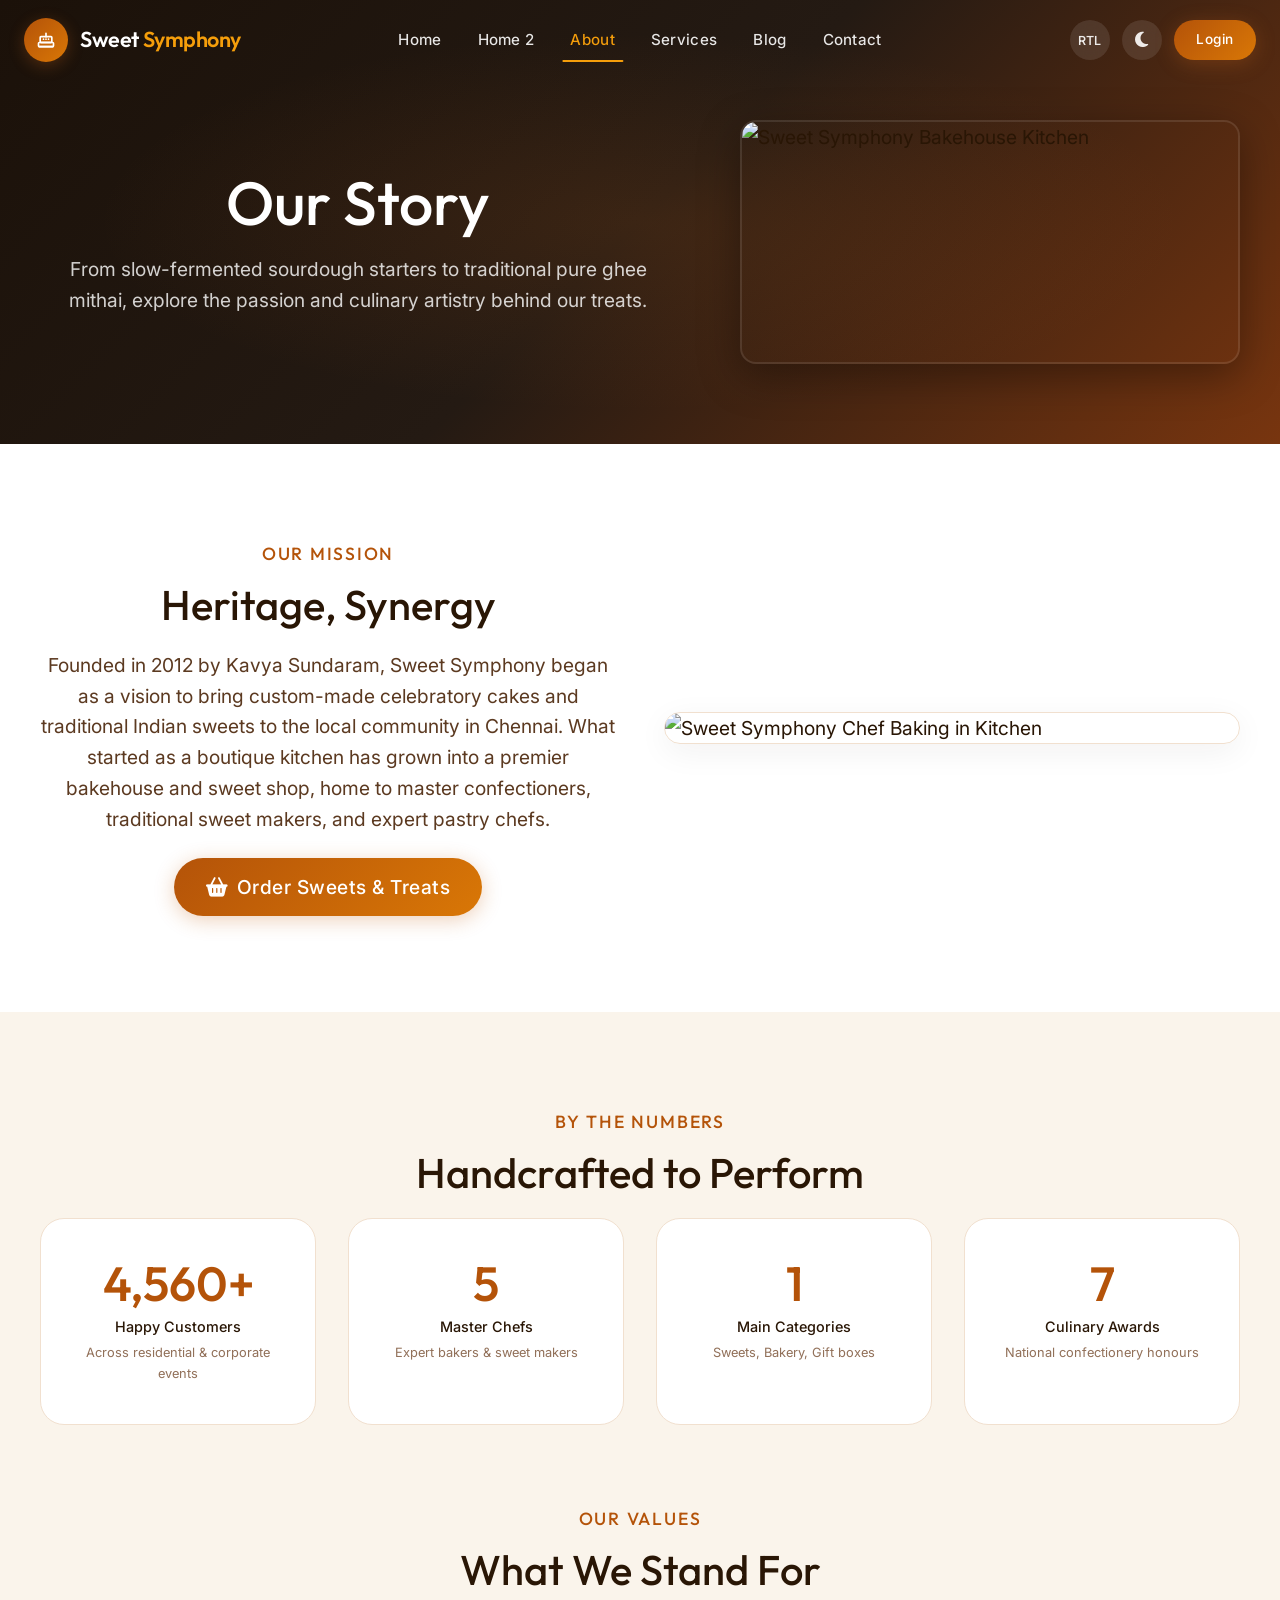
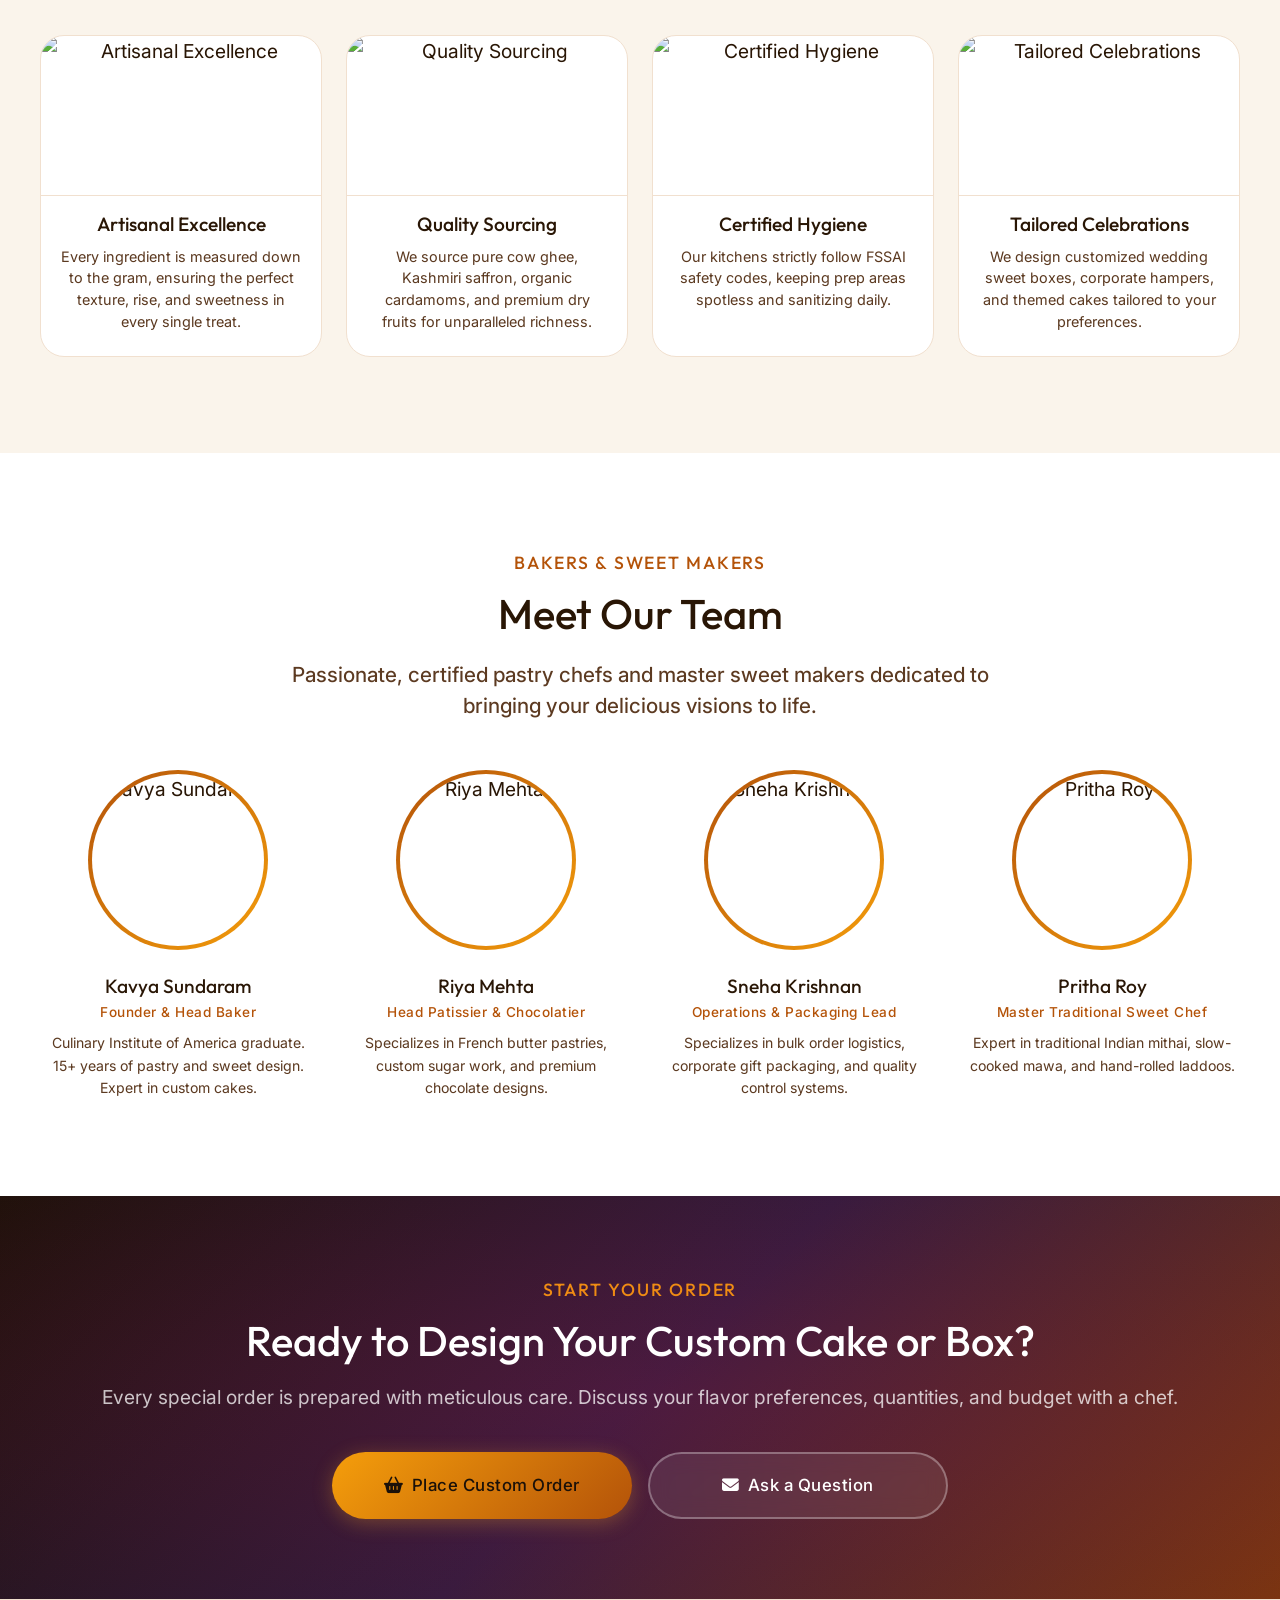
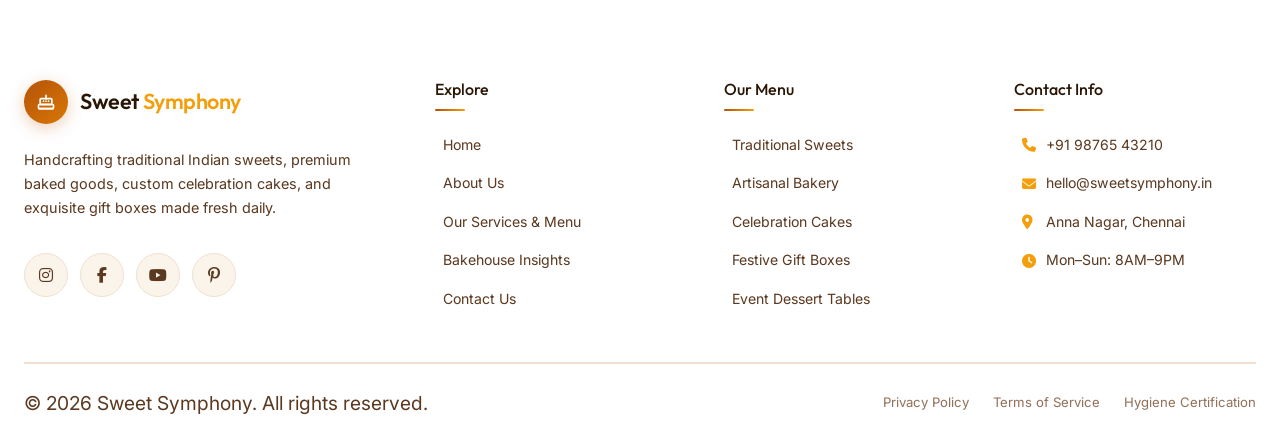
==== pages/about.html @ 816fb2be "Initial commit: Rebrand Scala Design Studio to Sweet Symphony Bakery & Sweet Shop" ====
<!DOCTYPE html>
<html lang="en" data-theme="light">
<head>
  <meta charset="UTF-8" />
  <meta name="viewport" content="width=device-width, initial-scale=1.0" />
  <meta name="description" content="About Sweet Symphony — Our story, mission, and the expert culinary team behind Chennai's premier artisanal bakery &amp; sweet shop." />
  <title>About Us — Sweet Symphony</title>
  <link rel="icon" href="data:image/svg+xml,<svg xmlns=%22http://www.w3.org/2000/svg%22 viewBox=%220 0 100 100%22><text y=%22.9em%22 font-size=%2290%22>🍰</text></svg>">
  <link rel="stylesheet" href="../assets/css/style.css" />
  <link rel="stylesheet" href="../assets/css/dark-mode.css" />
  <link id="rtl-stylesheet" rel="stylesheet" href="../assets/css/rtl.css" disabled />
  <link rel="stylesheet" href="https://cdnjs.cloudflare.com/ajax/libs/font-awesome/6.5.0/css/all.min.css" />
  <style>
    .mission-grid { display:grid; grid-template-columns:1fr; gap:3rem; align-items:center; }
    @media(min-width:1024px){ .mission-grid { grid-template-columns:1fr 1fr; } }
    .mission-image { position:relative; border-radius:var(--radius-xl); overflow:hidden; border:1px solid var(--border); box-shadow:var(--shadow-md); }
    .mission-image img { width:100%; height:auto; display:block; object-fit:contain; }
    .mission-image-badge {
      position:absolute; bottom:2rem; right:-1rem;
      background:linear-gradient(135deg,var(--primary),var(--primary-light));
      color:#fff; padding:1.25rem 1.75rem; border-radius:var(--radius-lg);
      box-shadow:var(--shadow-lg); text-align:center;
    }
    .mission-image-badge .big { font-family:var(--font-display);font-size:2.5rem;font-weight:550;display:block;line-height:1; }
    .mission-image-badge small { font-size:.8rem;opacity:.9; }
    .values-grid { display:grid; grid-template-columns:repeat(auto-fit,minmax(220px,1fr)); gap:1.5rem; }
    @media(min-width:768px) and (max-width:1200px){
      .values-grid { grid-template-columns: repeat(2, 1fr); }
    }
    .value-card {
      padding:0 0 1.5rem 0; border-radius:var(--radius-lg); text-align:center;
      border:1px solid var(--border); background:var(--bg-card);
      transition:var(--transition-bounce);
      overflow: hidden;
      display: flex;
      flex-direction: column;
    }
    .value-card:hover { transform:translateY(-8px); box-shadow:var(--shadow-lg); border-color:var(--primary); }
    .value-card-img-wrapper {
      width: 100%;
      height: 160px;
      overflow: hidden;
      border-bottom: 1px solid var(--border);
      margin-bottom: 1rem;
    }
    .value-card-img {
      width: 100%;
      height: 100%;
      object-fit: cover;
      transition: transform 0.6s cubic-bezier(0.4, 0, 0.2, 1);
    }
    .value-card:hover .value-card-img {
      transform: scale(1.08);
    }
    .value-card-content {
      padding: 0 1.25rem;
      display: flex;
      flex-direction: column;
      align-items: center;
      gap: 0.35rem;
    }
    .value-card-content h3 {
      font-size: 1.2rem;
      font-weight: 500;
      color: var(--text-primary);
      margin-bottom: 0.25rem;
    }
    .value-card-content p {
      font-size: 0.9rem;
      color: var(--text-secondary);
      line-height: 1.5;
    }
    .value-icon { font-size:2rem; display:block; margin-bottom:0.75rem; }
    @media (min-width: 768px) and (max-width: 1200px) {
      .about-team-grid {
        grid-template-columns: repeat(2, 1fr) !important;
      }
      .about-team-grid .team-card:nth-child(4) {
        grid-column: span 1 !important;
        justify-self: auto !important;
        max-width: none !important;
        width: auto !important;
        box-shadow: none !important;
      }
    }
  </style>
</head>
<body>

<!-- HEADER -->
<header class="header" id="header">
  <nav class="nav-container">
    <a href="../index.html" class="brand">
      <div class="brand-logo">
        <svg viewBox="0 0 24 24" fill="none" stroke="currentColor" stroke-width="2" stroke-linecap="round" stroke-linejoin="round" style="width:20px; height:20px; color:#fff; display:block;">
          <path d="M6 15h12M4 20h16M12 4v4M12 11h.01M9 11h.01M15 11h.01" />
          <rect x="5" y="8" width="14" height="7" rx="1" />
          <rect x="3" y="15" width="18" height="5" rx="1" />
        </svg>
      </div>
      <span class="brand-name">Sweet <span>Symphony</span></span>
    </a>
    <ul class="nav-menu">
      <li><a href="../index.html" class="nav-link">Home</a></li>
      <li><a href="home2.html" class="nav-link">Home 2</a></li>
      <li><a href="about.html" class="nav-link active">About</a></li>
      <li><a href="services.html" class="nav-link">Services</a></li>
      <li><a href="blog.html" class="nav-link">Blog</a></li>
      <li><a href="contact.html" class="nav-link">Contact</a></li>
    </ul>
    <div class="nav-actions">
      <button class="nav-icon-btn" onclick="window.Scala.RTLManager.toggle()" title="Toggle RTL" aria-label="Toggle RTL" style="font-size: 0.78rem; font-weight: 550;">RTL</button>
      <button class="nav-icon-btn" onclick="window.Scala.ThemeManager.toggle()" title="Toggle Theme" aria-label="Toggle theme"><i class="theme-toggle-icon fas fa-moon"></i></button>
      <a href="login.html" class="btn btn-primary btn-sm">Login</a>
    </div>
    <button class="hamburger" aria-label="Open menu"><span></span><span></span><span></span></button>
  </nav>
</header>

<div class="mobile-menu" role="dialog" aria-modal="true">
  <button class="mobile-close" aria-label="Close menu"><i class="fas fa-times"></i></button>
  <a href="../index.html" class="nav-link">Home</a>
  <a href="home2.html" class="nav-link">Home 2</a>
  <a href="about.html" class="nav-link active">About</a>
  <a href="services.html" class="nav-link">Services</a>
  <a href="blog.html" class="nav-link">Blog</a>
  <a href="contact.html" class="nav-link">Contact</a>
  <div class="mobile-menu-actions">
    <div class="mobile-menu-row">
      <button class="btn btn-ghost" onclick="window.Scala.RTLManager.toggle()" style="font-weight: 550;">RTL</button>
      <button class="btn btn-ghost" onclick="window.Scala.ThemeManager.toggle()"><i class="theme-toggle-icon fas fa-moon"></i></button>
    </div>
    <a href="login.html" class="btn btn-primary">Login</a>
  </div>
</div>

<!-- PAGE HEADER -->
<div class="page-header">
  <div class="page-header-container">
    <div class="page-header-content">
      <h1>Our Story</h1>
      <p>From slow-fermented sourdough starters to traditional pure ghee mithai, explore the passion and culinary artistry behind our treats.</p>
    </div>
    <div class="page-header-image">
      <img src="https://images.unsplash.com/photo-1509440159596-0249088772ff?q=80&w=800" alt="Sweet Symphony Bakehouse Kitchen" />
    </div>
  </div>
</div>

<!-- ══ SECTION 1: MISSION & STORY ══ -->
<section class="section" aria-label="Our mission">
  <div class="container">
    <div class="mission-grid">
      <div class="animate-on-scroll" style="display: flex; flex-direction: column; justify-content: center; align-items: center; text-align: center;">
        <span class="section-label">Our Mission</span>
        <h2 class="section-title">Heritage, Synergy</h2>
        <p style="margin-bottom:1.5rem;">Founded in 2012 by Kavya Sundaram, Sweet Symphony began as a vision to bring custom-made celebratory cakes and traditional Indian sweets to the local community in Chennai. What started as a boutique kitchen has grown into a premier bakehouse and sweet shop, home to master confectioners, traditional sweet makers, and expert pastry chefs.</p>
        <div class="about-actions" style="display:flex;gap:1rem;flex-wrap:wrap;justify-content:center;">
          <a href="contact.html" class="btn btn-primary"><i class="fas fa-shopping-basket"></i> Order Sweets &amp; Treats</a>
        </div>
      </div>
      <div class="mission-image animate-on-scroll delay-2">
        <img src="https://images.unsplash.com/photo-1579372786545-d24232daf58c?q=80&w=800" alt="Sweet Symphony Chef Baking in Kitchen" loading="lazy" />
      </div>
    </div>
  </div>
</section>

<!-- ══ SECTION 2: STATS + VALUES ══ -->
<section class="section bg-secondary-section" aria-label="Our values and stats">
  <div class="container">
    <div class="text-center animate-on-scroll">
      <span class="section-label">By the Numbers</span>
      <h2 class="section-title">Handcrafted to Perform</h2>
    </div>
    <div class="stats-grid" style="margin-bottom:5rem;">
      <div class="stat-card animate-on-scroll delay-1">
        <span class="stat-number" data-counter data-target="10000" data-suffix="+">10,000+</span>
        <div class="stat-label">Happy Customers</div>
        <div class="stat-sublabel">Across residential &amp; corporate events</div>
      </div>
      <div class="stat-card animate-on-scroll delay-2">
        <span class="stat-number" data-counter data-target="12" data-suffix="">12</span>
        <div class="stat-label">Master Chefs</div>
        <div class="stat-sublabel">Expert bakers &amp; sweet makers</div>
      </div>
      <div class="stat-card animate-on-scroll delay-3">
        <span class="stat-number" data-counter data-target="3" data-suffix="">3</span>
        <div class="stat-label">Main Categories</div>
        <div class="stat-sublabel">Sweets, Bakery, Gift boxes</div>
      </div>
      <div class="stat-card animate-on-scroll delay-4">
        <span class="stat-number" data-counter data-target="18" data-suffix="">18</span>
        <div class="stat-label">Culinary Awards</div>
        <div class="stat-sublabel">National confectionery honours</div>
      </div>
    </div>

    <div class="text-center animate-on-scroll" style="margin-bottom:2.5rem;">
      <span class="section-label">Our Values</span>
      <h2 class="section-title">What We Stand For</h2>
    </div>
    <div class="values-grid">
      <!-- Value 1 -->
      <div class="value-card animate-on-scroll delay-1">
        <div class="value-card-img-wrapper">
          <img src="https://images.unsplash.com/photo-1517433456452-f9633a875f6f?q=80&w=800" alt="Artisanal Excellence" class="value-card-img" />
        </div>
        <div class="value-card-content">
          <h3>Artisanal Excellence</h3>
          <p>Every ingredient is measured down to the gram, ensuring the perfect texture, rise, and sweetness in every single treat.</p>
        </div>
      </div>
      <!-- Value 2 -->
      <div class="value-card animate-on-scroll delay-2">
        <div class="value-card-img-wrapper">
          <img src="https://images.unsplash.com/photo-1556910103-1c02745aae4d?q=80&w=800" alt="Quality Sourcing" class="value-card-img" />
        </div>
        <div class="value-card-content">
          <h3>Quality Sourcing</h3>
          <p>We source pure cow ghee, Kashmiri saffron, organic cardamoms, and premium dry fruits for unparalleled richness.</p>
        </div>
      </div>
      <!-- Value 3 -->
      <div class="value-card animate-on-scroll delay-3">
        <div class="value-card-img-wrapper">
          <img src="https://images.unsplash.com/photo-1579372786545-d24232daf58c?q=80&w=800" alt="Certified Hygiene" class="value-card-img" />
        </div>
        <div class="value-card-content">
          <h3>Certified Hygiene</h3>
          <p>Our kitchens strictly follow FSSAI safety codes, keeping prep areas spotless and sanitizing daily.</p>
        </div>
      </div>
      <!-- Value 4 -->
      <div class="value-card animate-on-scroll delay-4">
        <div class="value-card-img-wrapper">
          <img src="https://images.unsplash.com/photo-1578985545062-69928b1d9587?q=80&w=800" alt="Tailored Celebrations" class="value-card-img" />
        </div>
        <div class="value-card-content">
          <h3>Tailored Celebrations</h3>
          <p>We design customized wedding sweet boxes, corporate hampers, and themed cakes tailored to your preferences.</p>
        </div>
      </div>
    </div>
  </div>
</section>

<!-- ══ SECTION 3: TEAM ══ -->
<section class="section" aria-label="Our team">
  <div class="container">
    <div class="text-center animate-on-scroll">
      <span class="section-label">Bakers &amp; Sweet Makers</span>
      <h2 class="section-title">Meet Our Team</h2>
      <p class="section-desc">Passionate, certified pastry chefs and master sweet makers dedicated to bringing your delicious visions to life.</p>
    </div>
    <div class="team-grid about-team-grid">
      <!-- Team 1 -->
      <div class="team-card animate-on-scroll delay-1">
        <div class="team-avatar">
          <img src="https://images.unsplash.com/photo-1494790108377-be9c29b29330?w=300&q=80" alt="Kavya Sundaram" loading="lazy" />
          <div class="team-social">
            <a href="#" aria-label="Instagram"><i class="fab fa-instagram"></i></a>
            <a href="#" aria-label="LinkedIn"><i class="fab fa-linkedin-in"></i></a>
          </div>
        </div>
        <h3 class="team-name">Kavya Sundaram</h3>
        <div class="team-role">Founder &amp; Head Baker</div>
        <p class="team-desc">Culinary Institute of America graduate. 15+ years of pastry and sweet design. Expert in custom cakes.</p>
      </div>
      <!-- Team 2 -->
      <div class="team-card animate-on-scroll delay-2">
        <div class="team-avatar">
          <img src="https://images.unsplash.com/photo-1438761681033-6461ffad8d80?w=300&q=80" alt="Riya Mehta" loading="lazy" />
          <div class="team-social">
            <a href="#" aria-label="Instagram"><i class="fab fa-instagram"></i></a>
            <a href="#" aria-label="LinkedIn"><i class="fab fa-linkedin-in"></i></a>
          </div>
        </div>
        <h3 class="team-name">Riya Mehta</h3>
        <div class="team-role">Head Patissier &amp; Chocolatier</div>
        <p class="team-desc">Specializes in French butter pastries, custom sugar work, and premium chocolate designs.</p>
      </div>
      <!-- Team 3 -->
      <div class="team-card animate-on-scroll delay-3">
        <div class="team-avatar">
          <img src="https://images.unsplash.com/photo-1487412720507-e7ab37603c6f?w=300&q=80" alt="Sneha Krishnan" loading="lazy" />
          <div class="team-social">
            <a href="#" aria-label="Instagram"><i class="fab fa-instagram"></i></a>
            <a href="#" aria-label="LinkedIn"><i class="fab fa-linkedin-in"></i></a>
          </div>
        </div>
        <h3 class="team-name">Sneha Krishnan</h3>
        <div class="team-role">Operations &amp; Packaging Lead</div>
        <p class="team-desc">Specializes in bulk order logistics, corporate gift packaging, and quality control systems.</p>
      </div>
      <!-- Team 4 -->
      <div class="team-card animate-on-scroll delay-4">
        <div class="team-avatar">
          <img src="https://images.unsplash.com/photo-1544005313-94ddf0286df2?w=300&q=80" alt="Pritha Roy" loading="lazy" />
          <div class="team-social">
            <a href="#" aria-label="Instagram"><i class="fab fa-instagram"></i></a>
            <a href="#" aria-label="LinkedIn"><i class="fab fa-linkedin-in"></i></a>
          </div>
        </div>
        <h3 class="team-name">Pritha Roy</h3>
        <div class="team-role">Master Traditional Sweet Chef</div>
        <p class="team-desc">Expert in traditional Indian mithai, slow-cooked mawa, and hand-rolled laddoos.</p>
      </div>
    </div>
  </div>
</section>

<!-- CTA -->
<section class="cta-banner"><div class="container">
  <span class="section-label" style="color:var(--accent)">Start Your Order</span>
  <h2>Ready to Design Your Custom Cake or Box?</h2>
  <p>Every special order is prepared with meticulous care. Discuss your flavor preferences, quantities, and budget with a chef.</p>
  <div class="cta-actions">
    <a href="contact.html" class="btn btn-accent btn-lg"><i class="fas fa-shopping-basket"></i> Place Custom Order</a>
    <a href="contact.html" class="btn btn-ghost btn-lg"><i class="fas fa-envelope"></i> Ask a Question</a>
  </div>
</div></section>

<!-- FOOTER -->
<footer class="footer">
  <div class="footer-grid">
    <div class="footer-brand">
      <a href="../index.html" class="brand" style="text-decoration: none; margin-bottom: 1.5rem; display: inline-flex; align-items: center;">
        <div class="brand-logo">
          <svg viewBox="0 0 24 24" fill="none" stroke="currentColor" stroke-width="2" stroke-linecap="round" stroke-linejoin="round" style="width:20px; height:20px; color:#fff; display:block;">
            <path d="M6 15h12M4 20h16M12 4v4M12 11h.01M9 11h.01M15 11h.01" />
            <rect x="5" y="8" width="14" height="7" rx="1" />
            <rect x="3" y="15" width="18" height="5" rx="1" />
          </svg>
        </div>
        <span class="brand-name">Sweet <span>Symphony</span></span>
      </a>
      <p class="footer-desc">Handcrafting traditional Indian sweets, premium baked goods, custom celebration cakes, and exquisite gift boxes made fresh daily.</p>
      <div class="social-links">
        <a href="#" class="social-link" aria-label="Instagram"><i class="fab fa-instagram"></i></a>
        <a href="#" class="social-link" aria-label="Facebook"><i class="fab fa-facebook-f"></i></a>
        <a href="#" class="social-link" aria-label="YouTube"><i class="fab fa-youtube"></i></a>
        <a href="#" class="social-link" aria-label="Pinterest"><i class="fab fa-pinterest-p"></i></a>
      </div>
    </div>
    <div><h4 class="footer-heading">Explore</h4><ul class="footer-links"><li><a href="../index.html" class="footer-link">Home</a></li><li><a href="about.html" class="footer-link">About Us</a></li><li><a href="services.html" class="footer-link">Our Services &amp; Menu</a></li><li><a href="blog.html" class="footer-link">Bakehouse Insights</a></li><li><a href="contact.html" class="footer-link">Contact Us</a></li></ul></div>
    <div><h4 class="footer-heading">Our Menu</h4><ul class="footer-links"><li><a href="services.html" class="footer-link">Traditional Sweets</a></li><li><a href="services.html" class="footer-link">Artisanal Bakery</a></li><li><a href="services.html" class="footer-link">Celebration Cakes</a></li><li><a href="services.html" class="footer-link">Festive Gift Boxes</a></li><li><a href="services.html" class="footer-link">Event Dessert Tables</a></li></ul></div>
    <div><h4 class="footer-heading">Contact Info</h4><ul class="footer-links"><li><a href="tel:+919876543210" class="footer-link"><i class="fas fa-phone" style="width:16px;color:var(--accent)"></i> +91 98765 43210</a></li><li><a href="mailto:hello@sweetsymphony.in" class="footer-link"><i class="fas fa-envelope" style="width:16px;color:var(--accent)"></i> hello@sweetsymphony.in</a></li><li><a href="#" class="footer-link"><i class="fas fa-map-marker-alt" style="width:16px;color:var(--accent)"></i> Anna Nagar, Chennai</a></li><li><a href="#" class="footer-link"><i class="fas fa-clock" style="width:16px;color:var(--accent)"></i> Mon–Sun: 8AM–9PM</a></li></ul></div>
  </div>
  <div class="footer-bottom"><p>&copy; 2026 Sweet Symphony. All rights reserved.</p><div class="footer-bottom-links"><a href="#">Privacy Policy</a><a href="#">Terms of Service</a><a href="#">Hygiene Certification</a></div></div>
</footer>
<button class="back-to-top" aria-label="Back to top"><i class="fas fa-chevron-up"></i></button>
<script src="../assets/js/main.js"></script>
</body>
</html>
---- assets/css/style.css ----
/* ============================================================
   SCALA DESIGN & FABRICATION STUDIO — MAIN STYLES
   ============================================================ */

@import url('https://fonts.googleapis.com/css2?family=Inter:wght@100..900&family=Outfit:wght@100..900&display=swap');

/* ── CSS Variables ── */
:root {
  --primary: #b45309;         /* Warm Honey Amber */
  --primary-dark: #78350f;    /* Rich Dark Chocolate */
  --primary-light: #d97706;   /* Golden Pastry */
  --secondary: #1b1109;       /* Deep Espresso Brown */
  --secondary-light: #291a0e;  /* Warm Dark Mocha */
  --accent: #f59e0b;          /* Sweet Honey Gold highlight */
  --accent-2: #b45309;
  --white: #ffffff;
  --off-white: #fdfaf5;       /* Warm linen cream */
  --text-primary: #291605;    /* Espresso Cocoa */
  --text-secondary: #5c3a21;  /* Warm Coffee */
  --text-light: #92715a;      /* Soft Sand */
  --bg-primary: #ffffff;
  --bg-secondary: #faf4eb;    /* Warm Cream Linen */
  --bg-card: #ffffff;
  --card-overlay: rgba(255, 255, 255, 0.94);
  --border: #f1e0cf;          /* Soft Dough Border */
  --shadow-sm: 0 2px 8px rgba(41, 22, 5, 0.04);
  --shadow-md: 0 8px 32px rgba(41, 22, 5, 0.06);
  --shadow-lg: 0 20px 60px rgba(41, 22, 5, 0.08);
  --shadow-xl: 0 30px 80px rgba(41, 22, 5, 0.12);
  --radius-sm: 8px;
  --radius-md: 16px;
  --radius-lg: 24px;
  --radius-xl: 40px;
  --radius-full: 999px;
  --font-display: 'Outfit', sans-serif;
  --font-body: 'Inter', sans-serif;
  --font-script: 'Outfit', sans-serif; /* Replaced cursive with Outfit for premium styling */
  --transition: all 0.3s cubic-bezier(0.4, 0, 0.2, 1);
  --transition-bounce: all 0.4s cubic-bezier(0.34, 1.56, 0.64, 1);
  --nav-height: 80px;
  --z-nav: 1000;
  --z-modal: 2000;
  --z-toast: 3000;
}

/* ── Reset & Base ── */
*, *::before, *::after { box-sizing: border-box; margin: 0; padding: 0; }
html { scroll-behavior: smooth; font-size: 16px; }
body {
  font-family: var(--font-body);
  color: var(--text-primary);
  background: var(--bg-primary);
  line-height: 1.6;
  font-weight: 410; /* between 400 and 430 */
  font-size: clamp(0.9rem, 1.5vw, 1.2rem); /* 14px to 19px */
  overflow-x: hidden;
  transition: background 0.4s ease, color 0.4s ease;
}
img { max-width: 100%; height: auto; display: block; }
a { text-decoration: none; color: inherit; transition: var(--transition); }
ul { list-style: none; }
button { cursor: pointer; border: none; background: none; font-family: var(--font-body); font-weight: 510; }
input, textarea, select { font-family: var(--font-body); font-weight: 410; }

/* ── Typography ── */
h1, h2, h3, h4, h5, h6 { font-family: var(--font-display); line-height: 1.2; }
h1 { font-size: clamp(2.8rem, 6vw, 3.8rem); font-weight: 500; line-height: 1.15; }
h2 { font-size: clamp(2rem, 4vw, 2.6rem); font-weight: 480; line-height: 1.2; }
h3 { font-size: clamp(1.5rem, 2.5vw, 1.85rem); font-weight: 460; line-height: 1.25; }
h4 { font-size: clamp(1.2rem, 2vw, 1.45rem); font-weight: 450; }
h5 { font-size: clamp(1.05rem, 1.5vw, 1.25rem); font-weight: 450; }
h6 { font-size: clamp(0.95rem, 1.2vw, 1.1rem); font-weight: 450; }
p { color: var(--text-secondary); line-height: 1.6; font-weight: 410; font-size: clamp(0.9rem, 1.5vw, 1.2rem); }

.section-label {
  font-family: var(--font-script);
  font-size: 1.1rem;
  font-weight: 500;
  text-transform: uppercase;
  letter-spacing: 0.1em;
  color: var(--primary);
  display: block;
  margin-bottom: 0.75rem;
  animation: fadeInUp 0.6s ease;
}
.section-title { color: var(--text-primary); margin-bottom: 1.25rem; }
.section-desc {
  color: var(--text-secondary);
  font-size: clamp(1rem, 1.8vw, 1.3rem); /* Subheading / lead text: 16px to 21px */
  font-weight: 470; /* weight 450-500 */
  max-width: 700px;
  margin: 0 auto 3rem;
  line-height: 1.5;
}
.text-center { text-align: center; }

strong, b {
  font-weight: 500; /* Max weight for inline emphasis */
}

/* ── Buttons ── */
.btn {
  display: inline-flex;
  align-items: center;
  gap: 0.5rem;
  padding: 0.85rem 2rem;
  border-radius: var(--radius-full);
  font-family: var(--font-body);
  font-weight: 510; /* between 500 and 520 for buttons */
  font-size: clamp(0.9rem, 1.5vw, 1.2rem);
  letter-spacing: 0.5px;
  transition: var(--transition-bounce);
  position: relative;
  overflow: hidden;
}
.btn::before {
  content: '';
  position: absolute;
  inset: 0;
  background: rgba(255,255,255,0.2);
  transform: scaleX(0);
  transform-origin: left;
  transition: transform 0.3s ease;
}
.btn:hover::before { transform: scaleX(1); }
.btn-primary {
  background: linear-gradient(135deg, var(--primary), var(--primary-light));
  color: #fff;
  box-shadow: 0 4px 20px rgba(194, 99, 27, 0.3);
}
.btn-primary:hover {
  transform: translateY(-3px) scale(1.02);
  box-shadow: 0 8px 30px rgba(194, 99, 27, 0.45);
  color: #fff;
}
.btn-secondary {
  background: transparent;
  color: var(--primary);
  border: 2px solid var(--primary);
}
.btn-secondary:hover {
  background: var(--primary);
  color: #fff;
  transform: translateY(-3px);
  box-shadow: var(--shadow-md);
}
.btn-white {
  background: #fff;
  color: var(--primary);
  box-shadow: 0 4px 20px rgba(0,0,0,0.1);
}
.btn-white:hover {
  transform: translateY(-3px);
  box-shadow: 0 8px 30px rgba(0,0,0,0.15);
}
.btn-ghost {
  background: rgba(255,255,255,0.08);
  color: #fff;
  border: 2px solid rgba(255,255,255,0.3);
  backdrop-filter: blur(10px);
}
.btn-ghost:hover {
  background: rgba(255,255,255,0.15);
  border-color: rgba(255,255,255,0.7);
  transform: translateY(-3px);
}
.btn-accent {
  background: linear-gradient(135deg, var(--accent), var(--accent-2));
  color: var(--secondary);
  box-shadow: 0 4px 20px rgba(245, 166, 35, 0.3);
}
.btn-accent:hover {
  transform: translateY(-3px) scale(1.02);
  box-shadow: 0 8px 30px rgba(245, 166, 35, 0.45);
}
.btn-sm { padding: 0.6rem 1.4rem; font-size: 0.85rem; }
.btn-lg { padding: 1.1rem 2.8rem; font-size: 1.05rem; }

/* ── Header / Navigation ── */
.header {
  position: fixed;
  top: 0; left: 0; right: 0;
  height: var(--nav-height);
  z-index: var(--z-nav);
  transition: var(--transition);
  background: transparent;
}
.header.scrolled {
  background: var(--bg-primary);
  box-shadow: var(--shadow-md);
  backdrop-filter: blur(20px);
}
.header.scrolled.dark-nav { background: var(--secondary); }

.nav-container {
  max-width: 1400px;
  margin: 0 auto;
  padding: 0 1.5rem;
  height: 100%;
  display: flex;
  align-items: center;
  justify-content: space-between;
}

/* Brand */
.brand {
  display: flex;
  align-items: center;
  gap: 0.75rem;
  flex-shrink: 0;
}
.brand-logo {
  width: 44px;
  height: 44px;
  background: linear-gradient(135deg, var(--primary), var(--primary-light));
  border-radius: 50%;
  display: flex;
  align-items: center;
  justify-content: center;
  font-size: 1.4rem;
  transition: var(--transition-bounce);
  box-shadow: 0 4px 16px rgba(194, 99, 27, 0.3);
}
.brand:hover .brand-logo { transform: rotate(15deg) scale(1.1); }
.brand-name {
  font-family: var(--font-display);
  font-weight: 580;
  font-size: 1.35rem;
  color: var(--white);
  letter-spacing: -0.5px;
  display: inline-flex;
  align-items: baseline;
  line-height: 1;
}
.brand-name span {
  color: var(--accent);
  font-family: var(--font-script);
  font-size: 1em;
  margin-left: 0.25rem;
}
.header.scrolled .brand-name { color: var(--text-primary); }

/* Desktop Nav */
.nav-menu {
  display: none;
  align-items: center;
  gap: 0.25rem;
  position: absolute;
  left: 50%;
  transform: translateX(-50%);
}
.nav-link {
  display: inline-block;
  padding: 0.5rem 1rem;
  font-weight: 470; /* between 450 and 500 for nav links */
  font-size: 0.95rem;
  color: rgba(255,255,255,0.9);
  border-radius: var(--radius-sm);
  transition: var(--transition);
  position: relative;
  letter-spacing: 0.3px;
}
.nav-link::after {
  content: '';
  position: absolute;
  bottom: -2px; left: 50%; right: 50%;
  height: 2px;
  background: var(--accent);
  transition: var(--transition);
  border-radius: 2px;
}
.nav-link:hover::after, .nav-link.active::after { left: 10%; right: 10%; }
.nav-link:hover, .nav-link.active { color: var(--accent); }
.header.scrolled .nav-link { color: var(--text-primary); }
.header.scrolled .nav-link:hover, .header.scrolled .nav-link.active { color: var(--primary); }
.header.scrolled .nav-link::after { background: var(--primary); }

/* Nav Actions */
.nav-actions {
  display: none;
  align-items: center;
  gap: 0.75rem;
}
.nav-icon-btn {
  width: 40px; height: 40px;
  border-radius: 50%;
  display: flex; align-items: center; justify-content: center;
  font-size: 1.1rem;
  color: rgba(255,255,255,0.9);
  transition: var(--transition-bounce);
  background: rgba(255,255,255,0.1);
  backdrop-filter: blur(10px);
}
.nav-icon-btn:hover {
  background: var(--primary);
  color: #fff;
  transform: scale(1.1);
}
.header.scrolled .nav-icon-btn { color: var(--text-primary); background: var(--bg-secondary); }

/* Hamburger */
.hamburger {
  width: 44px; height: 44px;
  display: flex; flex-direction: column;
  justify-content: center; align-items: center;
  gap: 5px;
  cursor: pointer;
  border-radius: var(--radius-sm);
  transition: var(--transition);
  background: rgba(255,255,255,0.1);
  backdrop-filter: blur(10px);
}
.hamburger span {
  display: block;
  width: 22px; height: 2px;
  background: #fff;
  border-radius: 2px;
  transition: var(--transition);
}
.hamburger:hover { background: rgba(255,255,255,0.2); }
.hamburger.active span:nth-child(1) { transform: translateY(7px) rotate(45deg); }
.hamburger.active span:nth-child(2) { opacity: 0; transform: scaleX(0); }
.hamburger.active span:nth-child(3) { transform: translateY(-7px) rotate(-45deg); }
.header.scrolled .hamburger span { background: var(--text-primary); }
.header.scrolled .hamburger { background: var(--bg-secondary); }

/* Mobile Menu Overlay */
.mobile-menu {
  position: fixed;
  top: 0; left: 0; right: 0; bottom: 0;
  background: linear-gradient(135deg, var(--secondary) 0%, #2d1b3d 100%);
  z-index: calc(var(--z-nav) + 10);
  display: flex;
  flex-direction: column;
  justify-content: center;
  align-items: center;
  gap: 1.25rem;
  transform: translateX(100%);
  transition: transform 0.4s cubic-bezier(0.4, 0, 0.2, 1);
  padding: 2rem;
  overflow-y: auto;
  -webkit-overflow-scrolling: touch;
}
@media (max-height: 680px) {
  .mobile-menu {
    justify-content: flex-start;
    padding-top: 5rem;
    padding-bottom: 2rem;
    gap: 0.75rem;
  }
  .mobile-menu-actions {
    margin-top: 1rem;
  }
}

/* Tablet adjustments: menu starts at top instead of vertically centered */
@media (min-width: 768px) and (max-width: 1024px) {
  .mobile-menu {
    justify-content: flex-start;
    padding-top: 5rem;
  }
}
.mobile-menu.open { transform: translateX(0); }
.mobile-menu .nav-link {
  font-size: 1.8rem;
  font-family: var(--font-display);
  color: rgba(255,255,255,0.8);
  padding: 0.5rem 2rem;
  text-align: center;
  opacity: 0;
  transform: translateY(20px);
  transition: opacity 0.3s ease, transform 0.3s ease, color 0.3s ease;
}
.mobile-menu.open .nav-link {
  opacity: 1;
  transform: translateY(0);
}
.mobile-menu.open .nav-link:nth-child(1) { transition-delay: 0.1s; }
.mobile-menu.open .nav-link:nth-child(2) { transition-delay: 0.15s; }
.mobile-menu.open .nav-link:nth-child(3) { transition-delay: 0.2s; }
.mobile-menu.open .nav-link:nth-child(4) { transition-delay: 0.25s; }
.mobile-menu.open .nav-link:nth-child(5) { transition-delay: 0.3s; }
.mobile-menu.open .nav-link:nth-child(6) { transition-delay: 0.35s; }
.mobile-menu .nav-link:hover { color: var(--accent); }
.mobile-menu-actions {
  display: flex;
  flex-direction: column;
  align-items: center;
  gap: 1rem;
  width: 100%;
  max-width: min(460px, 100%);
  margin-top: 1.5rem;
  opacity: 0; transform: translateY(20px);
  transition: opacity 0.3s ease 0.4s, transform 0.3s ease 0.4s;
}
.mobile-menu-row {
  display: flex;
  gap: 1rem;
  width: 100%;
  justify-content: center;
}
.mobile-menu-row .btn {
  flex: 1;
  min-width: 0 !important;
  justify-content: center;
}
.mobile-menu-actions > .btn {
  width: 100%;
}
.mobile-menu.open .mobile-menu-actions { opacity: 1; transform: translateY(0); }
.mobile-close {
  position: absolute;
  top: 1.5rem; right: 1.5rem;
  width: 44px; height: 44px;
  background: rgba(255,255,255,0.1);
  border-radius: 50%;
  display: flex; align-items: center; justify-content: center;
  color: #fff; font-size: 1.2rem;
  transition: var(--transition-bounce);
}
.mobile-close:hover { background: var(--primary); transform: rotate(90deg) scale(1.1); }

/* ── Hero Section ── */
.hero {
  min-height: 75vh;
  position: relative;
  display: flex;
  align-items: center;
  overflow: hidden;
  background: linear-gradient(135deg, var(--secondary) 0%, #1d122b 50%, #0d0d1a 100%);
}
.hero-bg {
  position: absolute;
  inset: 0;
  overflow: hidden;
}
.hero-bg img {
  width: 100%; height: 100%;
  object-fit: cover;
  opacity: 0.5;
  transform: scale(1.1);
  animation: heroZoom 20s ease-in-out infinite alternate;
}
@keyframes heroZoom {
  0% { transform: scale(1.1); }
  100% { transform: scale(1.2); }
}
.hero-overlay {
  position: absolute;
  inset: 0;
  background: linear-gradient(135deg, rgba(26,26,46,0.55) 0%, rgba(26,26,46,0.3) 50%, rgba(201,24,74,0.02) 100%);
}
.hero-particles {
  position: absolute;
  inset: 0;
  pointer-events: none;
}
.particle {
  position: absolute;
  width: 4px; height: 4px;
  background: var(--accent);
  border-radius: 50%;
  opacity: 0.6;
  animation: float var(--dur, 8s) ease-in-out infinite var(--delay, 0s);
}
@keyframes float {
  0%, 100% { transform: translateY(0) rotate(0deg); opacity: 0.6; }
  50% { transform: translateY(-30px) rotate(180deg); opacity: 1; }
}
.hero-container {
  position: relative;
  max-width: 1400px;
  margin: 0 auto;
  padding: 3.5rem 1.5rem;
  padding-top: calc(var(--nav-height) + 3.5rem);
  width: 100%;
}
.hero-content {
  max-width: 750px;
  margin: 0 auto;
  text-align: center;
  display: flex;
  flex-direction: column;
  align-items: center;
  justify-content: center;
}
.hero-badge {
  display: inline-flex;
  align-items: center;
  gap: 0.5rem;
  background: rgba(233,196,106,0.15);
  border: 1px solid rgba(233,196,106,0.4);
  color: var(--accent);
  padding: 0.5rem 1.2rem;
  border-radius: var(--radius-full);
  font-size: 0.85rem;
  font-weight: 500;
  letter-spacing: 1px;
  text-transform: uppercase;
  margin-bottom: 1.5rem;
  animation: fadeInDown 0.8s ease;
  backdrop-filter: blur(10px);
}
.hero-badge i { animation: spin 4s linear infinite; }
@keyframes spin { 0% { transform: rotate(0deg); } 100% { transform: rotate(360deg); } }
.hero-title {
  font-size: clamp(2.4rem, 4.8vw, 3.4rem);
  color: #fff;
  margin-bottom: 1.25rem;
  animation: fadeInUp 0.8s ease 0.2s both;
  text-shadow: 0 4px 20px rgba(0,0,0,0.3);
  line-height: 1.15;
}
.hero-title .accent-text {
  color: var(--accent);
  font-family: var(--font-script);
  font-size: 1.1em;
  display: block;
}
.hero-desc {
  color: rgba(255,255,255,0.8);
  font-size: clamp(0.95rem, 1.3vw, 1.1rem);
  margin-bottom: 2rem;
  animation: fadeInUp 0.8s ease 0.4s both;
  max-width: 550px;
  margin-left: auto;
  margin-right: auto;
}
.hero-actions {
  display: flex;
  gap: 1rem;
  flex-wrap: wrap;
  justify-content: center;
  animation: fadeInUp 0.8s ease 0.6s both;
}
.hero-stats {
  display: flex;
  gap: 1.5rem;
  margin-top: 2rem;
  animation: fadeInUp 0.8s ease 0.8s both;
  flex-wrap: wrap;
  justify-content: center;
}
.hero-stat {
  text-align: center;
  padding: 0.75rem 1.25rem;
  background: rgba(20, 20, 20, 0.75);
  border: 1.5px solid rgba(194, 99, 27, 0.45);
  border-radius: var(--radius-md);
  backdrop-filter: blur(12px);
  transition: var(--transition-bounce);
  box-shadow: 0 8px 32px rgba(0, 0, 0, 0.25);
}
.hero-stat:hover { 
  transform: translateY(-5px); 
  background: rgba(20, 20, 20, 0.9); 
  border-color: var(--primary);
  box-shadow: 0 12px 40px rgba(0, 0, 0, 0.4);
}
.hero-stat-number {
  font-family: var(--font-display);
  font-size: 1.75rem;
  font-weight: 580;
  color: var(--accent);
  display: block;
}
.hero-stat-label { 
  font-size: 0.8rem; 
  color: #ffffff; 
  font-weight: 500; 
  letter-spacing: 0.5px; 
}
.hero-scroll {
  position: absolute;
  bottom: 2rem; left: 50%;
  transform: translateX(-50%);
  display: flex;
  flex-direction: column;
  align-items: center;
  gap: 0.5rem;
  color: rgba(255,255,255,0.6);
  font-size: 0.8rem;
  letter-spacing: 1px;
  animation: fadeIn 1s ease 1.5s both;
}
.hero-scroll span { writing-mode: horizontal-tb; }
.scroll-line {
  width: 1px; height: 50px;
  background: linear-gradient(to bottom, rgba(255,255,255,0.6), transparent);
  animation: scrollPulse 2s ease-in-out infinite;
}
@keyframes scrollPulse {
  0%, 100% { opacity: 0.4; transform: scaleY(1); }
  50% { opacity: 1; transform: scaleY(1.2); }
}

/* ── Section Common ── */
.section { padding: 6rem 1.5rem; }
.section-sm { padding: 4rem 1.5rem; }
.bg-secondary-section {
  background: var(--bg-secondary);
}
.container { max-width: 1200px; margin: 0 auto; }
.container-lg { max-width: 1400px; margin: 0 auto; }

/* ── Features Grid ── */
.features-grid {
  display: grid;
  grid-template-columns: repeat(auto-fit, minmax(280px, 1fr));
  gap: 2rem;
}
.feature-card {
  background: var(--bg-card);
  border: 1px solid var(--border);
  border-radius: var(--radius-lg);
  padding: 0 0 2.5rem 0;
  text-align: center;
  transition: var(--transition-bounce);
  position: relative;
  overflow: hidden;
  display: flex;
  flex-direction: column;
  height: 100%;
}
.feature-card-img-wrapper {
  width: 100%;
  height: 200px;
  overflow: hidden;
  margin-bottom: 1.5rem;
  border-bottom: 1px solid var(--border);
}
@media (min-width: 1024px) {
  .feature-card-img-wrapper {
    height: 220px;
  }
}
.feature-card-img {
  width: 100%;
  height: 100%;
  object-fit: cover;
  transition: transform 0.6s cubic-bezier(0.4, 0, 0.2, 1);
}
.feature-card:hover .feature-card-img {
  transform: scale(1.08);
}
.feature-card-content {
  padding: 0 2rem;
  display: flex;
  flex-direction: column;
  align-items: center;
  flex-grow: 1;
}
.feature-card::before {
  content: '';
  position: absolute;
  top: 0; left: 0; right: 0;
  height: 3px;
  background: linear-gradient(90deg, var(--primary), var(--accent));
  transform: scaleX(0);
  transform-origin: left;
  transition: var(--transition);
}
.feature-card:hover { transform: translateY(-8px); box-shadow: var(--shadow-lg); }
.feature-card:hover::before { transform: scaleX(1); }
.feature-icon {
  width: 70px; height: 70px;
  background: linear-gradient(135deg, rgba(194, 99, 27, 0.1), rgba(194, 99, 27, 0.05));
  border-radius: 50%;
  display: flex; align-items: center; justify-content: center;
  font-size: 1.8rem;
  margin: 0 auto 1.5rem;
  color: var(--primary);
  transition: var(--transition-bounce);
  border: 2px solid rgba(194, 99, 27, 0.15);
}
.feature-card:hover .feature-icon {
  background: linear-gradient(135deg, var(--primary), var(--primary-light));
  color: #fff;
  transform: scale(1.15) rotate(5deg);
  border-color: transparent;
  box-shadow: 0 8px 24px rgba(194, 99, 27, 0.35);
}
.feature-card h3 { margin-bottom: 0.75rem; font-size: 1.3rem; min-height: 2.8rem; display: flex; align-items: center; justify-content: center; }
.feature-card p { font-size: 0.95rem; flex-grow: 1; }

/* ── Classes Section ── */
.classes-grid {
  display: grid;
  grid-template-columns: repeat(auto-fit, minmax(300px, 1fr));
  gap: 2rem;
}
.class-card {
  border-radius: var(--radius-lg);
  overflow: hidden;
  background: var(--bg-card);
  box-shadow: var(--shadow-sm);
  transition: var(--transition-bounce);
  border: 1px solid var(--border);
  display: flex;
  flex-direction: column;
  height: 100%;
}
.class-card:hover { transform: translateY(-10px); box-shadow: var(--shadow-xl); }
.class-card-img {
  position: relative;
  height: 220px;
  overflow: hidden;
  flex-shrink: 0;
}
.class-card-img img {
  width: 100%; height: 100%;
  object-fit: cover;
  transition: transform 0.6s ease;
}
.class-card:hover .class-card-img img { transform: scale(1.1); }
.class-badge {
  position: absolute;
  top: 1rem; left: 1rem;
  background: linear-gradient(135deg, var(--primary), var(--primary-light));
  color: #fff;
  padding: 0.3rem 0.9rem;
  border-radius: var(--radius-full);
  font-size: 0.75rem;
  font-weight: 550;
  letter-spacing: 0.5px;
  text-transform: uppercase;
}
.class-card-body {
  padding: 1.5rem;
  display: flex;
  flex-direction: column;
  align-items: center;
  text-align: center;
  flex-grow: 1;
}
.class-card-body h3 { margin-bottom: 0.5rem; font-size: 1.2rem; min-height: 2.8rem; display: flex; align-items: center; justify-content: center; }
.class-meta {
  display: flex;
  gap: 1rem;
  margin: 0.75rem 0;
  flex-wrap: wrap;
  justify-content: center;
}
.class-meta span {
  display: flex; align-items: center; gap: 0.3rem;
  font-size: 0.82rem;
  color: var(--text-light);
}
.class-meta span i { color: var(--primary); }
.class-level {
  display: flex; gap: 4px; margin: 0.5rem 0 1rem;
  justify-content: center;
}
.level-dot {
  width: 8px; height: 8px;
  border-radius: 50%;
  background: var(--border);
}
.level-dot.filled { background: var(--primary); }
.class-footer {
  display: flex;
  flex-direction: column;
  align-items: center;
  gap: 0.75rem;
  padding-top: 1rem;
  border-top: 1px solid var(--border);
  width: 100%;
  margin-top: auto;
}
.class-price { font-family: var(--font-display); font-weight: 550; font-size: 1.3rem; color: var(--primary); }
.class-price span { font-size: 0.8rem; color: var(--text-light); font-family: var(--font-body); }

/* ── Apparatus Section ── */
.apparatus-grid {
  display: grid;
  grid-template-columns: repeat(auto-fit, minmax(250px, 1fr));
  gap: 1.5rem;
}
@media (min-width: 768px) and (max-width: 1023px) {
  .apparatus-grid {
    grid-template-columns: repeat(2, 1fr);
  }
  .apparatus-grid .apparatus-card:nth-child(3) {
    grid-column: span 2;
    justify-self: center;
    width: 100%;
    max-width: 350px;
  }
}
.apparatus-card {
  position: relative;
  height: 350px;
  border-radius: var(--radius-lg);
  overflow: hidden;
  cursor: pointer;
}
.apparatus-card img {
  width: 100%; height: 100%;
  object-fit: cover;
  transition: transform 0.6s ease;
}
.apparatus-card:hover img { transform: scale(1.1); }
.apparatus-overlay {
  position: absolute;
  inset: 0;
  background: linear-gradient(to top, rgba(26,26,46,0.95) 0%, rgba(26,26,46,0.3) 50%, transparent 100%);
  display: flex;
  flex-direction: column;
  justify-content: flex-end;
  align-items: center;
  text-align: center;
  padding: 2rem;
  transition: var(--transition);
}
.apparatus-card:hover .apparatus-overlay {
  background: linear-gradient(to top, rgba(201,24,74,0.9) 0%, rgba(201,24,74,0.5) 50%, transparent 100%);
}
.apparatus-overlay h3 { color: #fff; margin-bottom: 0.5rem; }
.apparatus-overlay p { color: rgba(255,255,255,0.8); font-size: 0.9rem; max-height: 0; overflow: hidden; transition: max-height 0.4s ease; }
.apparatus-card:hover .apparatus-overlay p { max-height: 100px; }
.apparatus-tag {
  display: inline-block;
  background: rgba(233,196,106,0.3);
  border: 1px solid var(--accent);
  color: var(--accent);
  padding: 0.2rem 0.7rem;
  border-radius: var(--radius-full);
  font-size: 0.75rem;
  font-weight: 500;
  letter-spacing: 0.5px;
  margin-bottom: 0.75rem;
}

/* ── Gallery / Showcase ── */
.gallery-grid {
  display: grid;
  grid-template-columns: repeat(auto-fill, minmax(250px, 1fr));
  grid-auto-rows: 220px;
  gap: 1rem;
}
.gallery-item {
  position: relative;
  border-radius: var(--radius-md);
  overflow: hidden;
  cursor: pointer;
}
/* Removed unequal spans to ensure all gallery images are of uniform size */
.gallery-item img {
  width: 100%; height: 100%;
  object-fit: cover;
  transition: transform 0.5s ease;
}
.gallery-item:hover img { transform: scale(1.08); }
.gallery-item-overlay {
  position: absolute;
  inset: 0;
  background: linear-gradient(135deg, rgba(201,24,74,0.8), rgba(26,26,46,0.6));
  opacity: 0;
  display: flex; align-items: center; justify-content: center;
  transition: var(--transition);
}
.gallery-item:hover .gallery-item-overlay { opacity: 1; }
.gallery-item-overlay i { font-size: 2rem; color: #fff; }

/* ── Party Packages ── */
.packages-grid {
  display: grid;
  grid-template-columns: repeat(auto-fit, minmax(280px, 1fr));
  gap: 2rem;
  align-items: start;
}
.package-card {
  background: var(--bg-card);
  border: 2px solid var(--border);
  border-radius: var(--radius-lg);
  padding: 2.5rem;
  text-align: center;
  display: flex;
  flex-direction: column;
  align-items: center;
  transition: var(--transition-bounce);
  position: relative;
  overflow: hidden;
  height: 100%;
}
.package-card.featured {
  border-color: var(--primary);
  background: linear-gradient(135deg, rgba(201,24,74,0.05), rgba(255,77,109,0.02));
  box-shadow: var(--shadow-lg);
  transform: scale(1.03);
}
.package-card:hover:not(.featured) { transform: translateY(-8px); box-shadow: var(--shadow-lg); border-color: var(--primary-light); }
.package-card:hover.featured { transform: scale(1.03) translateY(-5px); }
.package-badge {
  position: absolute;
  top: -1px; left: 50%;
  transform: translateX(-50%);
  background: linear-gradient(135deg, var(--primary), var(--accent));
  color: #fff;
  padding: 0.5rem 1.2rem;
  font-size: 0.75rem;
  font-weight: 550;
  letter-spacing: 1px;
  border-radius: 0 0 var(--radius-md) var(--radius-md);
}
.package-icon {
  font-size: 3rem;
  margin-bottom: 1rem;
  display: block;
  animation: pulse 3s ease-in-out infinite;
}
@keyframes pulse {
  0%, 100% { transform: scale(1); }
  50% { transform: scale(1.05); }
}
.package-name { margin-bottom: 0.5rem; font-size: 1.4rem; color: var(--text-primary); min-height: 3rem; display: flex; align-items: center; justify-content: center; }
.package-price {
  font-family: var(--font-display);
  font-size: 3rem;
  font-weight: 550;
  color: var(--primary);
  line-height: 1;
  margin: 1rem 0;
}
.package-price sup { font-size: 1.2rem; vertical-align: super; }
.package-price sub { font-size: 0.9rem; color: var(--text-light); font-family: var(--font-body); vertical-align: bottom; }
.package-desc { margin-bottom: 1.5rem; font-size: 0.9rem; min-height: 2.8rem; display: flex; align-items: center; justify-content: center; }
.package-features {
  text-align: left;
  margin-bottom: 2rem;
  width: max-content;
  max-width: 100%;
  flex-grow: 1;
}
.package-card .btn {
  margin-top: auto;
}
.package-features li {
  display: flex; align-items: center; gap: 0.75rem;
  padding: 0.4rem 0;
  font-size: 0.9rem;
  color: var(--text-secondary);
  border-bottom: 1px solid var(--border);
}
.package-features li:last-child { border-bottom: none; }
.package-features li i { color: var(--primary); font-size: 0.85rem; flex-shrink: 0; }

/* ── Testimonials ── */
.testimonials-grid {
  display: grid;
  grid-template-columns: repeat(auto-fit, minmax(300px, 1fr));
  gap: 2rem;
}
.testimonial-card {
  background: var(--bg-card);
  border: 1px solid var(--border);
  border-radius: var(--radius-lg);
  padding: 2rem;
  transition: var(--transition-bounce);
  position: relative;
  display: flex;
  flex-direction: column;
  align-items: center;
  text-align: center;
  height: 100%;
}
.testimonial-card::before {
  content: '\201C';
  position: absolute;
  top: 1rem; right: 1.5rem;
  font-family: var(--font-display);
  font-size: 5rem;
  color: rgba(201,24,74,0.15);
  line-height: 1;
}
.testimonial-card:hover { transform: translateY(-6px); box-shadow: var(--shadow-lg); }
.testimonial-stars { color: var(--accent); margin-bottom: 1rem; font-size: 1rem; }
.testimonial-text { font-style: italic; margin-bottom: 1.5rem; font-size: 0.95rem; flex-grow: 1; display: flex; align-items: center; justify-content: center; }
.testimonial-author {
  display: flex;
  flex-direction: column;
  align-items: center;
  gap: 0.5rem;
  text-align: center;
  margin-top: auto;
}
.testimonial-avatar {
  width: 48px; height: 48px;
  border-radius: 50%;
  overflow: hidden;
  border: 2px solid var(--primary);
}
.testimonial-avatar img { width: 100%; height: 100%; object-fit: cover; }
.testimonial-name { font-weight: 500; font-size: 0.95rem; }
.testimonial-role { font-size: 0.8rem; color: var(--text-light); }

/* ── CTA Banner ── */
.cta-banner {
  background: linear-gradient(135deg, var(--secondary) 0%, #2d1b3d 50%, var(--primary-dark) 100%);
  padding: 5rem 1.5rem;
  text-align: center;
  position: relative;
  overflow: hidden;
}
.cta-banner::before {
  content: '';
  position: absolute;
  top: -50%; left: -50%;
  width: 200%; height: 200%;
  background: radial-gradient(ellipse at center, rgba(201,24,74,0.2) 0%, transparent 60%);
  animation: rotateBg 20s linear infinite;
}
@keyframes rotateBg {
  0% { transform: rotate(0deg); }
  100% { transform: rotate(360deg); }
}
.cta-banner h2 { color: #fff; margin-bottom: 1rem; position: relative; }
.cta-banner p { color: rgba(255,255,255,0.75); margin-bottom: 2.5rem; position: relative; }
.cta-actions { display: flex; gap: 1rem; justify-content: center; flex-wrap: wrap; position: relative; }

/* Ensure all buttons inside a section action area containing multiple buttons are of identical size */
.hero-actions .btn,
.cta-actions .btn,
.hero2-actions .btn,
.about-actions .btn,
.contact-actions .btn,
.mobile-menu-actions .btn {
  min-width: 300px;
  justify-content: center;
  align-items: center;
}

/* ── Membership ── */
.membership-section {
  background: linear-gradient(135deg, var(--bg-secondary) 0%, rgba(201,24,74,0.03) 100%);
}
.membership-grid {
  display: grid;
  grid-template-columns: repeat(auto-fit, minmax(260px, 1fr));
  gap: 2rem;
}
.membership-card {
  background: var(--bg-card);
  border: 2px solid var(--border);
  border-radius: var(--radius-lg);
  padding: 2.5rem 2rem;
  text-align: center;
  transition: var(--transition-bounce);
  display: flex;
  flex-direction: column;
  align-items: center;
  height: 100%;
}
.membership-card:hover { transform: translateY(-8px); box-shadow: var(--shadow-xl); border-color: var(--primary-light); }
.membership-card.popular { border-color: var(--primary); position: relative; }
.popular-badge {
  position: absolute;
  top: -12px; left: 50%; transform: translateX(-50%);
  background: linear-gradient(135deg, var(--primary), var(--primary-light));
  color: #fff;
  padding: 0.25rem 1.2rem;
  border-radius: var(--radius-full);
  font-size: 0.78rem;
  font-weight: 550;
  letter-spacing: 1px;
  white-space: nowrap;
}
.membership-icon {
  width: 60px; height: 60px;
  background: linear-gradient(135deg, rgba(201,24,74,0.1), rgba(255,77,109,0.05));
  border-radius: 50%;
  display: flex; align-items: center; justify-content: center;
  font-size: 1.6rem;
  margin: 0 auto 1.5rem;
  color: var(--primary);
  border: 2px solid rgba(201,24,74,0.2);
  transition: var(--transition-bounce);
}
.membership-card:hover .membership-icon {
  background: linear-gradient(135deg, var(--primary), var(--primary-light));
  color: #fff;
  transform: scale(1.1);
  border-color: transparent;
}
.membership-name { font-size: 1.3rem; margin-bottom: 0.5rem; min-height: 2.5rem; display: flex; align-items: center; justify-content: center; }
.membership-price {
  font-family: var(--font-display);
  font-size: 2.8rem;
  font-weight: 550;
  color: var(--primary);
  margin: 0.75rem 0;
}
.membership-period { font-size: 0.85rem; color: var(--text-light); margin-bottom: 1.5rem; }
.membership-features {
  text-align: left;
  margin-bottom: 2rem;
  width: max-content;
  max-width: 100%;
  flex-grow: 1;
}
.membership-card .btn {
  margin-top: auto;
}
.membership-features li {
  display: flex; align-items: center; gap: 0.6rem;
  padding: 0.35rem 0;
  font-size: 0.88rem;
  color: var(--text-secondary);
}
.membership-features li i { color: var(--primary); font-size: 0.8rem; }
.membership-features li.excluded { text-decoration: line-through; opacity: 0.5; }
.membership-features li.excluded i { color: var(--text-light); }

/* ── Team Section ── */
.team-grid {
  display: grid;
  grid-template-columns: repeat(auto-fit, minmax(240px, 1fr));
  gap: 2rem;
}
.team-card {
  text-align: center;
  transition: var(--transition-bounce);
  display: flex;
  flex-direction: column;
  align-items: center;
  height: 100%;
}
.team-card:hover { transform: translateY(-8px); }
.team-avatar {
  position: relative;
  width: 180px; height: 180px;
  margin: 0 auto 1.5rem;
  border-radius: 50%;
  overflow: hidden;
  border: 4px solid transparent;
  background: linear-gradient(var(--bg-card), var(--bg-card)) padding-box,
              linear-gradient(135deg, var(--primary), var(--accent)) border-box;
  transition: var(--transition);
}
.team-avatar img { width: 100%; height: 100%; object-fit: cover; }
.team-card:hover .team-avatar { box-shadow: 0 12px 40px rgba(201,24,74,0.3); }
.team-social {
  position: absolute;
  inset: 0;
  background: rgba(201,24,74,0.85);
  display: flex; align-items: center; justify-content: center;
  gap: 0.75rem;
  border-radius: 50%;
  opacity: 0;
  transition: var(--transition);
}
.team-card:hover .team-social { opacity: 1; }
.team-social a {
  width: 36px; height: 36px;
  background: rgba(255,255,255,0.2);
  border-radius: 50%;
  display: flex; align-items: center; justify-content: center;
  color: #fff; font-size: 0.9rem;
  transition: var(--transition-bounce);
}
.team-social a:hover { background: #fff; color: var(--primary); transform: scale(1.15); }
.team-name { font-size: 1.2rem; margin-bottom: 0.3rem; }
.team-role { color: var(--primary); font-size: 0.85rem; font-weight: 500; letter-spacing: 0.5px; }
.team-desc { font-size: 0.88rem; margin-top: 0.5rem; flex-grow: 1; }

/* ── Blog ── */
.blog-grid {
  display: grid;
  grid-template-columns: repeat(auto-fit, minmax(300px, 1fr));
  gap: 2rem;
}
.blog-card {
  background: var(--bg-card);
  border: 1px solid var(--border);
  border-radius: var(--radius-lg);
  overflow: hidden;
  transition: var(--transition-bounce);
  display: flex;
  flex-direction: column;
  height: 100%;
}
.blog-card:hover { transform: translateY(-8px); box-shadow: var(--shadow-xl); }
.blog-card-img {
  height: auto;
  aspect-ratio: 1.5;
  overflow: hidden;
  position: relative;
  background-color: #F4EFEB;
}
@media (min-width: 1024px) {
  .blog-card-img {
    height: auto;
    aspect-ratio: 1.5;
  }
}
.blog-card-img img { width: 100%; height: 100%; object-fit: contain; transition: transform 0.5s ease; }
.blog-card:hover .blog-card-img img { transform: scale(1.03); }
.blog-category {
  position: absolute;
  top: 1rem; left: 1rem;
  background: var(--primary);
  color: #fff;
  padding: 0.25rem 0.8rem;
  border-radius: var(--radius-full);
  font-size: 0.75rem;
  font-weight: 550;
  letter-spacing: 0.5px;
}
.blog-card-body {
  padding: 1.5rem;
  display: flex;
  flex-direction: column;
  align-items: center;
  text-align: center;
  flex-grow: 1;
}
.blog-meta {
  display: flex; gap: 1rem;
  font-size: 0.8rem; color: var(--text-light);
  margin-bottom: 0.75rem;
  justify-content: center;
}
.blog-meta span { display: flex; align-items: center; gap: 0.3rem; }
.blog-card-body h3 { font-size: 1.1rem; margin-bottom: 0.5rem; transition: var(--transition); min-height: 2.8rem; display: flex; align-items: center; justify-content: center; }
.blog-card:hover h3 { color: var(--primary); }
.blog-card-body p { font-size: 0.88rem; margin-bottom: 1rem; flex-grow: 1; }
.blog-read-more {
  margin-top: auto;
  display: inline-flex; align-items: center; gap: 0.4rem;
  color: var(--primary); font-weight: 500; font-size: 0.88rem;
  transition: var(--transition);
  margin: 0 auto;
}
.blog-read-more:hover { gap: 0.7rem; }
.blog-read-more:hover i { transform: translateX(3px); }

/* ── Contact Section ── */
.contact-grid {
  display: grid;
  grid-template-columns: 1fr;
  gap: 3rem;
}
.contact-info h3 { margin-bottom: 1.5rem; }
.contact-items { display: flex; flex-direction: column; gap: 1.5rem; }
.contact-item {
  display: flex; gap: 1rem; align-items: flex-start;
  padding: 1.25rem;
  background: var(--bg-secondary);
  border-radius: var(--radius-md);
  border: 1px solid var(--border);
  transition: var(--transition-bounce);
}
.contact-item:hover { transform: translateX(5px); box-shadow: var(--shadow-md); border-color: var(--primary-light); }
.contact-item-icon {
  width: 44px; height: 44px;
  background: linear-gradient(135deg, var(--primary), var(--primary-light));
  border-radius: var(--radius-sm);
  display: flex; align-items: center; justify-content: center;
  color: #fff; font-size: 1rem;
  flex-shrink: 0;
}
.contact-item-label { font-size: 0.78rem; color: var(--text-secondary); font-weight: 500; letter-spacing: 0.5px; text-transform: uppercase; }
.contact-item-value { font-weight: 500; font-size: 0.95rem; color: var(--text-primary); }
.social-links { display: flex; gap: 0.75rem; margin-top: 2rem; }
.social-link {
  width: 44px; height: 44px;
  background: var(--bg-secondary);
  border: 1px solid var(--border);
  border-radius: 50%;
  display: flex; align-items: center; justify-content: center;
  color: var(--text-secondary); font-size: 1rem;
  transition: var(--transition-bounce);
}
.social-link:hover { background: var(--primary); color: #fff; border-color: var(--primary); transform: translateY(-4px) scale(1.1); }

/* ── Forms ── */
.form-group { margin-bottom: 1.5rem; }
.form-label {
  display: block;
  font-weight: 500;
  font-size: 0.9rem;
  margin-bottom: 0.5rem;
  color: var(--text-primary);
}
.form-control {
  width: 100%;
  padding: 0.85rem 1.2rem;
  border: 2px solid var(--border);
  border-radius: var(--radius-md);
  background: var(--bg-primary);
  color: var(--text-primary);
  font-family: var(--font-body);
  font-size: 0.95rem;
  transition: var(--transition);
  outline: none;
}
.form-control:focus { border-color: var(--primary); box-shadow: 0 0 0 3px rgba(201,24,74,0.12); }
.form-control::placeholder { color: var(--text-light); }
.form-control.error { border-color: #ef4444; }
.form-error { color: #ef4444; font-size: 0.8rem; margin-top: 0.4rem; display: flex; align-items: center; gap: 0.3rem; }
.form-row { display: grid; grid-template-columns: 1fr 1fr; gap: 1rem; }
textarea.form-control { resize: vertical; min-height: 120px; }
select.form-control { appearance: none; cursor: pointer; }

/* Auth pages */
.auth-container {
  min-height: 100vh;
  display: flex;
  align-items: center;
  justify-content: center;
  background: var(--bg-primary);
  width: 100%;
}
.auth-side {
  display: none;
}
.auth-form-side {
  position: relative;
  display: flex;
  flex-direction: column;
  justify-content: center;
  align-items: center;
  padding: 6rem 1.5rem 3rem;
  min-height: 100vh;
  width: 100%;
}
.auth-form-container {
  max-width: 440px;
  margin: 0 auto;
  width: 100%;
  background: var(--bg-card);
  padding: 2.5rem;
  border-radius: var(--radius-lg);
  border: 1px solid var(--border);
  box-shadow: var(--shadow-lg);
  position: relative;
  transition: var(--transition);
}
.auth-controls {
  position: absolute;
  top: 1.5rem;
  right: 1.5rem;
  display: flex;
  gap: 0.5rem;
  z-index: 1000;
}
.auth-controls .nav-icon-btn {
  width: 40px;
  height: 40px;
  border-radius: 50%;
  display: flex;
  align-items: center;
  justify-content: center;
  font-size: 1.1rem;
  color: var(--text-primary);
  background: var(--bg-secondary);
  border: 1px solid var(--border);
  box-shadow: var(--shadow-sm);
  transition: var(--transition-bounce);
}
.auth-controls .nav-icon-btn:hover {
  background: var(--primary);
  color: #fff;
  border-color: var(--primary);
  transform: translateY(-2px);
}
.auth-logo {
  display: flex; align-items: center; justify-content: center; gap: 0.75rem;
  margin-bottom: 2rem;
  text-decoration: none;
}
.auth-logo .brand-name {
  color: var(--text-primary);
  font-size: 1.25rem;
}
.auth-title { font-size: 2rem; margin-bottom: 0.5rem; text-align: center; }
.auth-subtitle { color: var(--text-secondary); margin-bottom: 2rem; font-size: 0.95rem; text-align: center; }
.auth-divider {
  display: flex; align-items: center; gap: 1rem;
  margin: 1.5rem 0;
  color: var(--text-light); font-size: 0.85rem;
}
.auth-divider::before, .auth-divider::after {
  content: ''; flex: 1; height: 1px; background: var(--border);
}
.auth-footer { text-align: center; margin-top: 1.5rem; font-size: 0.9rem; color: var(--text-secondary); }
.auth-footer a { color: var(--primary); font-weight: 500; }
.auth-footer a:hover { text-decoration: underline; }

/* Standardized corner radius consistency on auth pages */
.auth-form-container .form-control,
.auth-form-container .btn,
.auth-form-container .social-btn {
  border-radius: var(--radius-md) !important;
}

/* Global Social Sign-In Styles */
.social-signin {
  display: flex;
  gap: 0.75rem;
  justify-content: center;
  width: 100%;
}
.social-btn {
  flex: 1;
  display: flex;
  align-items: center;
  justify-content: center;
  gap: 0.5rem;
  padding: 0.75rem;
  border: 2px solid var(--border);
  border-radius: var(--radius-md);
  font-weight: 500;
  font-size: 0.88rem;
  color: var(--text-primary);
  background: var(--bg-card);
  transition: var(--transition-bounce);
  cursor: pointer;
}
.social-btn:hover {
  border-color: var(--primary);
  color: var(--primary);
  transform: translateY(-3px);
  box-shadow: var(--shadow-md);
}

/* Responsive styles for Auth pages (mainly for 360px) */
@media (max-width: 480px) {
  .auth-form-side {
    padding: 5rem 1rem 2rem;
  }
  .auth-form-container {
    padding: 2rem 1.25rem;
    border-radius: var(--radius-md);
  }
  .auth-controls {
    position: absolute;
    top: 1rem;
    right: 1rem;
    bottom: auto;
  }
}

/* RTL overrides for Auth controls */
[dir="rtl"] .auth-controls {
  right: auto;
  left: 1.5rem;
}
@media (max-width: 480px) {
  [dir="rtl"] .auth-controls {
    right: auto;
    left: 1rem;
  }
}

.checkbox-group { display: flex; align-items: flex-start; gap: 0.75rem; }
.checkbox-group input { margin-top: 3px; accent-color: var(--primary); }
.password-toggle {
  position: relative;
}
.password-toggle .toggle-btn {
  position: absolute;
  right: 1rem; top: 50%; transform: translateY(-50%);
  color: var(--text-light);
  font-size: 1rem;
  transition: var(--transition);
}
.password-toggle .toggle-btn:hover { color: var(--primary); }

/* ── Map ── */
.map-container {
  border-radius: var(--radius-lg);
  overflow: hidden;
  height: 350px;
  background: var(--bg-secondary);
  display: flex; align-items: center; justify-content: center;
  border: 2px solid var(--border);
  margin-top: 2rem;
  position: relative;
}
.map-placeholder {
  text-align: center; color: var(--text-light);
  display: flex; flex-direction: column; align-items: center; gap: 0.75rem;
}
.map-placeholder i { font-size: 3rem; color: var(--primary); opacity: 0.5; }

/* ── FAQ ── */
.faq-item {
  background: var(--bg-card);
  border: 1px solid var(--border);
  border-radius: var(--radius-md);
  margin-bottom: 1rem;
  overflow: hidden;
  transition: var(--transition);
}
.faq-item:hover { border-color: var(--primary-light); }
.faq-question {
  padding: 1.25rem 1.5rem;
  display: flex; align-items: center; justify-content: space-between;
  cursor: pointer;
  font-weight: 500; font-size: 0.95rem;
  user-select: none;
}
.faq-question i { color: var(--primary); transition: var(--transition); flex-shrink: 0; }
.faq-item.open .faq-question i { transform: rotate(180deg); }
.faq-answer {
  max-height: 0; overflow: hidden; transition: max-height 0.4s ease;
  padding: 0 1.5rem;
}
.faq-item.open .faq-answer { max-height: 300px; padding-bottom: 1.25rem; }
.faq-answer p { font-size: 0.9rem; }

/* ── Page Header ── */
.page-header {
  padding: 8rem 1.5rem 5rem;
  background: linear-gradient(135deg, var(--secondary), #241a13, var(--primary-dark));
  position: relative;
  overflow: hidden;
}
.page-header::before {
  content: '';
  position: absolute;
  inset: 0;
  background: radial-gradient(ellipse at center, rgba(194, 99, 27, 0.15) 0%, transparent 60%);
  animation: rotateBg 15s linear infinite;
  z-index: 1;
}
.page-header h1 { color: #fff; position: relative; z-index: 2; margin-bottom: 1rem; }
.page-header p { color: rgba(255,255,255,0.8); max-width: 700px; margin: 0 auto; position: relative; z-index: 2; }

.page-header-container {
  display: flex;
  flex-direction: column;
  align-items: center;
  gap: 2rem;
  max-width: 1200px;
  margin: 0 auto;
  position: relative;
  z-index: 2;
}

.page-header-content {
  display: flex;
  flex-direction: column;
  justify-content: center;
  align-items: center;
  text-align: center;
  width: 100%;
}

.page-header-image {
  width: 100%;
  max-width: 480px;
  border-radius: var(--radius-md);
  overflow: hidden;
  box-shadow: 0 12px 40px rgba(0, 0, 0, 0.35);
  border: 2px solid rgba(255, 255, 255, 0.1);
  transition: var(--transition-bounce);
}

.page-header-image:hover {
  transform: scale(1.02);
  border-color: var(--primary);
}

.page-header-image img {
  width: 100%;
  height: 280px;
  object-fit: cover;
  display: block;
}

@media (min-width: 1024px) {
  .page-header {
    padding: 7.5rem 2rem 5rem;
  }
  .page-header-container {
    flex-direction: row;
    align-items: center;
    justify-content: space-between;
    gap: 4rem;
  }
  .page-header-content {
    flex: 1.2;
    text-align: center;
    align-items: center;
  }
  .page-header-image {
    flex: 1;
    max-width: 500px;
  }
  .page-header-image img {
    height: 240px;
  }
}

@media (max-width: 1023px) {
  .page-header {
    padding: 7.5rem 1.5rem 4.5rem;
  }
  .page-header-container {
    flex-direction: column;
    gap: 2.5rem;
  }
  .page-header-content {
    text-align: center;
    align-items: center;
  }
  .page-header-image {
    max-width: 440px;
    margin: 0 auto;
  }
}
.breadcrumb {
  display: flex; align-items: center; justify-content: center;
  gap: 0.5rem; margin-bottom: 1rem;
  font-size: 0.85rem;
  position: relative;
}
.breadcrumb a { color: rgba(255,255,255,0.6); transition: var(--transition); }
.breadcrumb a:hover { color: var(--accent); }
.breadcrumb span { color: rgba(255,255,255,0.4); }
.breadcrumb .current { color: var(--accent); }

/* ── Footer ── */
.footer {
  background: var(--bg-primary);
  padding: 5rem 1.5rem 0;
  color: var(--text-secondary);
  border-top: 1px solid var(--border);
  transition: var(--transition);
}
.footer-grid {
  display: grid;
  grid-template-columns: 1.5fr 1fr 1fr 1fr;
  gap: 3rem;
  max-width: 1400px;
  margin: 0 auto;
  padding-bottom: 3rem;
  border-bottom: 1px solid var(--border);
}
.footer-brand { grid-column: 1; }
.footer .brand-name { color: var(--text-primary) !important; }
.footer-brand-logo { display: flex; align-items: center; gap: 0.75rem; margin-bottom: 1.25rem; }
.footer-brand-name { font-family: var(--font-display); font-weight: 550; color: var(--text-primary); font-size: 1.3rem; }
.footer-brand-tagline { color: var(--primary); font-family: var(--font-script); font-size: 0.95rem; }
.footer-desc { font-size: 0.9rem; line-height: 1.7; margin-bottom: 1.5rem; color: var(--text-secondary); }
.footer-heading {
  font-family: var(--font-display);
  font-size: 1rem;
  font-weight: 500;
  color: var(--text-primary);
  margin-bottom: 1.25rem;
  position: relative;
  padding-bottom: 0.75rem;
}
.footer-heading::after {
  content: '';
  position: absolute;
  bottom: 0; left: 0;
  width: 30px; height: 2px;
  background: linear-gradient(90deg, var(--primary), var(--accent));
  border-radius: 2px;
}
.footer-links { display: flex; flex-direction: column; gap: 0.6rem; }
.footer-link {
  color: var(--text-secondary);
  font-size: 0.88rem;
  transition: var(--transition);
  display: flex; align-items: center; gap: 0.5rem;
  padding: 0.2rem 0;
}
.footer-link::before {
  content: '';
  width: 0; height: 1px;
  background: var(--accent);
  transition: width 0.3s ease;
}
.footer-link:hover { color: var(--primary); padding-left: 8px; }
.footer-link:hover::before { width: 12px; }
.footer-bottom {
  max-width: 1400px; margin: 0 auto;
  padding: 1.5rem 0;
  display: flex; align-items: center; justify-content: space-between;
  flex-wrap: wrap; gap: 1rem;
  font-size: 0.82rem; color: var(--text-light);
  border-top: 1px solid var(--border);
}
.footer-bottom-links { display: flex; gap: 1.5rem; }
.footer-bottom-links a { color: var(--text-light); transition: var(--transition); }
.footer-bottom-links a:hover { color: var(--primary); }

/* ── Schedule Table ── */
.table-responsive {
  width: 100%;
  overflow-x: auto;
  -webkit-overflow-scrolling: touch;
  border-radius: var(--radius-lg);
  box-shadow: var(--shadow-sm);
  border: 1px solid var(--border);
  margin-bottom: 1.5rem;
}
.schedule-table {
  width: 100%;
  min-width: 600px;
  border-collapse: collapse;
}
.schedule-table th {
  background: linear-gradient(135deg, var(--primary), var(--primary-light));
  color: #fff;
  padding: 1rem;
  text-align: left;
  font-family: var(--font-body);
  font-weight: 500;
  font-size: 0.9rem;
}
.schedule-table td {
  padding: 0.85rem 1rem;
  border-bottom: 1px solid var(--border);
  font-size: 0.88rem;
  color: var(--text-secondary);
  background: var(--bg-card);
}
.schedule-table tr:hover td { background: rgba(201,24,74,0.04); }
.schedule-table tr:last-child td { border-bottom: none; }
.class-tag {
  display: inline-flex;
  padding: 0.25rem 0.75rem;
  border-radius: var(--radius-full);
  font-size: 0.75rem;
  font-weight: 550;
  letter-spacing: 0.5px;
  white-space: nowrap;
}
.tag-pole { background: rgba(142, 125, 90, 0.15); color: var(--primary-dark); }
.tag-aerial { background: rgba(174, 158, 124, 0.2); color: var(--primary); }
.tag-lyra { background: rgba(92, 90, 84, 0.12); color: var(--text-secondary); }
.tag-silks { background: rgba(156, 153, 144, 0.15); color: var(--text-light); }

/* ── Stats / Counter ── */
.stats-grid {
  display: grid;
  grid-template-columns: repeat(auto-fit, minmax(200px, 1fr));
  gap: 2rem;
}
.stat-card {
  text-align: center;
  padding: 2.5rem 1.5rem;
  background: var(--bg-card);
  border: 1px solid var(--border);
  border-radius: var(--radius-lg);
  transition: var(--transition-bounce);
  position: relative;
  overflow: hidden;
}
.stat-card::after {
  content: '';
  position: absolute;
  bottom: 0; left: 0; right: 0;
  height: 3px;
  background: linear-gradient(90deg, var(--primary), var(--accent));
  transform: scaleX(0);
  transition: var(--transition);
}
.stat-card:hover { transform: translateY(-6px); box-shadow: var(--shadow-lg); }
.stat-card:hover::after { transform: scaleX(1); }
.stat-number {
  font-family: var(--font-display);
  font-size: 3rem;
  font-weight: 550;
  color: var(--primary);
  display: block;
  line-height: 1;
  margin-bottom: 0.5rem;
}
.stat-label { font-weight: 500; font-size: 0.9rem; color: var(--text-primary); }
.stat-sublabel { font-size: 0.8rem; color: var(--text-light); margin-top: 0.3rem; }

/* ── Video Banner ── */
.video-banner {
  position: relative;
  height: 500px;
  overflow: hidden;
  border-radius: var(--radius-xl);
  margin: 0 1.5rem;
}
.video-banner-bg { width: 100%; height: 100%; object-fit: cover; }
.video-banner-overlay {
  position: absolute;
  inset: 0;
  background: linear-gradient(135deg, rgba(26,26,46,0.8), rgba(201,24,74,0.4));
  display: flex; align-items: center; justify-content: center;
}
.play-btn {
  width: 90px; height: 90px;
  background: rgba(255,255,255,0.9);
  border-radius: 50%;
  display: flex; align-items: center; justify-content: center;
  font-size: 2rem;
  color: var(--primary);
  transition: var(--transition-bounce);
  box-shadow: 0 8px 40px rgba(0,0,0,0.3);
}
.play-btn:hover { transform: scale(1.15); background: #fff; box-shadow: 0 12px 50px rgba(0,0,0,0.4); }

/* ── Process Steps ── */
.steps-grid {
  display: grid;
  grid-template-columns: repeat(auto-fit, minmax(220px, 1fr));
  gap: 2rem;
  position: relative;
}
.step-card {
  text-align: center;
  padding: 2rem 1.5rem;
  position: relative;
}
.step-number {
  width: 60px; height: 60px;
  background: linear-gradient(135deg, var(--primary), var(--primary-light));
  color: #fff;
  border-radius: 50%;
  display: flex; align-items: center; justify-content: center;
  font-family: var(--font-display);
  font-size: 1.3rem;
  font-weight: 550;
  margin: 0 auto 1.5rem;
  box-shadow: 0 4px 20px rgba(201,24,74,0.35);
  transition: var(--transition-bounce);
}
.step-card:hover .step-number { transform: scale(1.15) rotate(10deg); }
.step-card h3 { margin-bottom: 0.5rem; font-size: 1.15rem; }

/* ── Animations ── */
@keyframes fadeIn { from { opacity: 0; } to { opacity: 1; } }
@keyframes fadeInUp { from { opacity: 0; transform: translateY(30px); } to { opacity: 1; transform: translateY(0); } }
@keyframes fadeInDown { from { opacity: 0; transform: translateY(-20px); } to { opacity: 1; transform: translateY(0); } }
@keyframes fadeInLeft { from { opacity: 0; transform: translateX(-30px); } to { opacity: 1; transform: translateX(0); } }
@keyframes fadeInRight { from { opacity: 0; transform: translateX(30px); } to { opacity: 1; transform: translateX(0); } }
@keyframes shimmer { 0% { background-position: -200% 0; } 100% { background-position: 200% 0; } }

.animate-on-scroll {
  opacity: 0;
  transform: translateY(30px);
  transition: opacity 0.6s ease, transform 0.6s ease;
}
.animate-on-scroll.visible { opacity: 1; transform: translateY(0); }
.delay-1 { transition-delay: 0.1s !important; }
.delay-2 { transition-delay: 0.2s !important; }
.delay-3 { transition-delay: 0.3s !important; }
.delay-4 { transition-delay: 0.4s !important; }
.delay-5 { transition-delay: 0.5s !important; }

/* Skeleton Loader */
.skeleton {
  background: linear-gradient(90deg, var(--border) 25%, rgba(255,255,255,0.1) 50%, var(--border) 75%);
  background-size: 200% 100%;
  animation: shimmer 1.5s infinite;
  border-radius: var(--radius-sm);
}
.skeleton-text { height: 1rem; margin-bottom: 0.5rem; }
.skeleton-title { height: 1.8rem; width: 60%; margin-bottom: 1rem; }
.skeleton-img { height: 200px; }

/* Toast */
.toast-container {
  position: fixed;
  bottom: 2rem; right: 1.5rem;
  z-index: var(--z-toast);
  display: flex; flex-direction: column; gap: 0.75rem;
}
.toast {
  background: var(--bg-card);
  border: 1px solid var(--border);
  border-radius: var(--radius-md);
  padding: 1rem 1.5rem;
  box-shadow: var(--shadow-lg);
  display: flex; align-items: center; gap: 0.75rem;
  min-width: 280px;
  animation: slideInRight 0.4s ease;
}
@keyframes slideInRight { from { transform: translateX(100%); opacity: 0; } to { transform: translateX(0); opacity: 1; } }
.toast-success { border-left: 4px solid #10b981; }
.toast-error { border-left: 4px solid #ef4444; }
.toast i.success { color: #10b981; }
.toast i.error { color: #ef4444; }

/* Back to Top */
.back-to-top {
  position: fixed;
  bottom: 2rem; right: 1.5rem;
  width: 44px; height: 44px;
  background: var(--primary);
  color: #fff;
  border-radius: 50%;
  display: flex; align-items: center; justify-content: center;
  font-size: 1rem;
  box-shadow: var(--shadow-md);
  opacity: 0; pointer-events: none;
  transition: var(--transition-bounce);
  z-index: 500;
}
.back-to-top.visible { opacity: 1; pointer-events: all; }
.back-to-top:hover { transform: translateY(-4px) scale(1.1); background: var(--primary-dark); }

/* Back to Top — responsive spacing to avoid overlapping footer text */
@media (max-width: 480px) {
  .back-to-top { bottom: 5rem; right: 1rem; }
}
@media (min-width: 481px) and (max-width: 768px) {
  .back-to-top { bottom: 3.5rem; }
}
@media (min-width: 769px) and (max-width: 1024px) {
  .back-to-top { bottom: 3.5rem; }
}

/* ── 404 Page ── */
.error-page {
  min-height: 100vh;
  display: flex; align-items: center; justify-content: center;
  text-align: center;
  padding: 2rem;
  background: linear-gradient(135deg, var(--secondary), #2d1b3d);
}
.error-number {
  font-family: var(--font-display);
  font-size: clamp(6rem, 20vw, 12rem);
  font-weight: 550;
  color: transparent;
  -webkit-text-stroke: 3px rgba(255,255,255,0.2);
  line-height: 1;
  position: relative;
}
.error-number::after {
  content: attr(data-text);
  position: absolute;
  inset: 0;
  background: linear-gradient(135deg, var(--primary), var(--accent));
  -webkit-background-clip: text;
  -webkit-text-fill-color: transparent;
  background-clip: text;
  animation: pulse 3s ease-in-out infinite;
}
.error-title { color: #fff; margin: 1rem 0 0.5rem; }
.error-desc { color: rgba(255,255,255,0.6); margin-bottom: 2.5rem; }

/* ── Coming Soon ── */
.coming-soon {
  min-height: 100vh;
  display: flex; align-items: center; justify-content: center;
  text-align: center;
  padding: 2rem;
  background: linear-gradient(135deg, var(--secondary), #2d1b3d, #4a1040);
  position: relative;
  overflow: hidden;
}
.countdown-grid { display: flex; gap: 1.5rem; justify-content: center; flex-wrap: wrap; margin: 2rem 0; }
.countdown-item {
  text-align: center;
  padding: 1.5rem;
  background: rgba(255,255,255,0.1);
  backdrop-filter: blur(10px);
  border: 1px solid rgba(255,255,255,0.2);
  border-radius: var(--radius-md);
  min-width: 90px;
}
.countdown-number {
  font-family: var(--font-display);
  font-size: 2.5rem;
  font-weight: 550;
  color: var(--accent);
  display: block;
}
.countdown-label { font-size: 0.75rem; color: rgba(255,255,255,0.6); letter-spacing: 1px; text-transform: uppercase; }
.newsletter-form { display: flex; gap: 0.75rem; max-width: 440px; margin: 0 auto; flex-wrap: wrap; justify-content: center; }
.newsletter-form .form-control { flex: 1; min-width: 200px; background: rgba(255,255,255,0.1); border-color: rgba(255,255,255,0.3); color: #fff; }
.newsletter-form .form-control::placeholder { color: rgba(255,255,255,0.5); }
.newsletter-form .form-control:focus { border-color: var(--accent); box-shadow: 0 0 0 3px rgba(233,196,106,0.2); }

/* ── Responsive Breakpoints ── */

/* 768px Tablet */
@media (min-width: 768px) {
  .form-row { grid-template-columns: 1fr 1fr; }
  .contact-grid { grid-template-columns: 1fr 1fr; }
  .auth-form-side { padding: 3rem; }
}
@media (min-width: 768px) and (max-width: 1023px) {
  .footer-grid {
    grid-template-columns: repeat(2, 1fr) !important;
    gap: 3rem;
  }
  .stats-grid {
    grid-template-columns: repeat(2, 1fr) !important;
  }
}

/* 1024px Desktop */
@media (min-width: 1024px) {
  .nav-menu { display: flex; }
  .nav-actions { display: flex; }
  .hamburger { display: none; }
  .hero-container { padding-bottom: 4rem; }
  .gallery-grid { grid-template-columns: repeat(4, 1fr); }
  .footer-grid { grid-template-columns: 1.5fr 1fr 1fr 1fr; }
}

@media (min-width: 1024px) and (max-width: 1200px) {
  .nav-menu {
    gap: 0.1rem;
  }
  .nav-link {
    padding: 0.5rem 0.6rem;
    font-size: 0.9rem;
  }
  .nav-actions {
    gap: 0.5rem;
  }
  .btn-sm {
    padding: 0.5rem 1rem;
    font-size: 0.8rem;
  }
}

/* 1440px Large Desktop */
@media (min-width: 1440px) {
  .container { max-width: 1300px; }
  .container-lg { max-width: 1500px; }
  .features-grid {
    display: grid !important;
    grid-template-columns: repeat(3, 1fr) !important;
    gap: 2rem;
  }
  .features-grid .feature-card {
    flex: none !important;
    width: 100%;
  }
  .classes-grid {
    grid-template-columns: repeat(3, 1fr);
  }
}

/* Mobile tweaks */
@media (max-width: 767px) {
  .form-row { grid-template-columns: 1fr; }
  .footer-grid { grid-template-columns: 1fr 1fr; gap: 2rem; }
  .footer-brand { grid-column: 1 / -1; }
  .package-card.featured { transform: none; }
  .gallery-grid { grid-template-columns: 1fr 1fr; }
  .gallery-item.wide { grid-column: span 1; }
  .hero-stats { gap: 0.75rem; }
  .hero-stat { padding: 0.75rem 1rem; }
}

@media (max-width: 480px) {
  .btn-lg { padding: 0.9rem 1.8rem; font-size: 0.95rem; }
  .footer-grid { grid-template-columns: 1fr; }
  .gallery-grid { grid-template-columns: 1fr; }
  .footer-bottom {
    flex-direction: column;
    text-align: center;
    gap: 0.75rem;
  }
  .footer-bottom-links {
    justify-content: center;
    gap: 0.75rem;
    flex-wrap: nowrap;
    font-size: 0.78rem;
  }
}

@media (max-width: 400px) {
  .hero {
    min-height: 62vh;
  }
  .hero-container {
    padding: 1.5rem 1rem;
    padding-top: calc(var(--nav-height) + 1rem);
  }
  .hero-badge {
    padding: 0.35rem 0.8rem;
    font-size: 0.72rem;
    margin-bottom: 0.75rem;
  }
  .hero-title {
    font-size: 1.75rem;
    margin-bottom: 0.75rem;
  }
  .hero-title .accent-text {
    font-size: 1.05em;
  }
  .hero-desc {
    font-size: 0.88rem;
    margin-bottom: 1.25rem;
    max-width: 100%;
    line-height: 1.5;
  }
  .hero-actions {
    gap: 0.5rem;
  }
  .hero-actions .btn,
  .cta-actions .btn,
  .hero2-actions .btn,
  .about-actions .btn,
  .contact-actions .btn,
  .mobile-menu-actions .btn {
    min-width: 100% !important;
    padding: 0.7rem 1.4rem;
    font-size: 0.88rem;
  }
  .newsletter-form {
    flex-direction: column;
    width: 100%;
    gap: 0.75rem !important;
  }
  .newsletter-form .form-control,
  .newsletter-form .btn {
    width: 100% !important;
    min-width: 100% !important;
    max-width: 100% !important;
  }
  .hero-stats {
    gap: 0.5rem;
    margin-top: 1.25rem;
  }
  .hero-stat {
    padding: 0.5rem 0.75rem;
    flex: 1 1 calc(50% - 0.5rem);
    border-radius: var(--radius-sm);
  }
  .hero-stat-number {
    font-size: 1.3rem;
  }
  .hero-stat-label {
    font-size: 0.68rem;
  }
  .page-header {
    padding: 5.5rem 1rem 3rem;
  }
  .page-header h1 {
    font-size: 1.8rem;
    margin-bottom: 0.5rem;
  }
  .page-header p {
    font-size: 0.88rem;
    line-height: 1.5;
  }
}

/* ── Mobile Menu small screen fix (360px) ── */
@media (max-width: 400px) {
  .mobile-menu {
    padding: 1.25rem 1rem;
    gap: 0.6rem;
    justify-content: center;
    align-items: center;
  }
  .mobile-menu .nav-link {
    font-size: 1.35rem;
    padding: 0.4rem 1rem;
  }
  .mobile-menu-actions {
    margin-top: 0.75rem;
    gap: 0.75rem;
    width: 100%;
    max-width: 100%;
  }
  .mobile-menu-row {
    gap: 0.5rem;
  }
  .mobile-menu-row .btn {
    flex: 1;
    min-width: 0 !important;
    padding: 0.65rem 0.75rem;
    font-size: 0.85rem;
  }
  .mobile-menu-actions > .btn {
    width: 100%;
    padding: 0.7rem 1rem;
    font-size: 0.88rem;
    justify-content: center;
  }
}

/* ── Additional Card Layout & Centering Tweaks ── */

/* Classes & Testimonials (3rd card centered in 768px and 1024px) */
@media (min-width: 768px) and (max-width: 1200px) {
  .classes-grid {
    grid-template-columns: repeat(2, 1fr) !important;
  }
  .home-classes-grid .class-card:nth-child(3) {
    grid-column: span 2;
    justify-self: center;
    width: 100%;
    max-width: 440px;
  }
  
  .testimonials-grid {
    grid-template-columns: repeat(2, 1fr) !important;
  }
  .testimonials-grid .testimonial-card:nth-child(3) {
    grid-column: span 2;
    justify-self: center;
    width: 100%;
    max-width: 440px;
  }
}

/* Party Packages (3rd card centered in 768px) */
@media (min-width: 768px) and (max-width: 1023px) {
  .packages-grid {
    grid-template-columns: repeat(2, 1fr) !important;
  }
  .packages-grid .package-card:nth-child(3) {
    grid-column: span 2;
    justify-self: center;
    width: 100%;
    max-width: 320px;
  }
}

/* Membership Plans on home2 (3rd card centered in 768px) */
@media (min-width: 768px) and (max-width: 1023px) {
  .membership-grid {
    grid-template-columns: repeat(2, 1fr) !important;
  }
  .membership-grid .membership-card:nth-child(3) {
    grid-column: span 2;
    justify-self: center;
    width: 100%;
    max-width: 350px;
  }
}

/* Meet the Team on home2 (4th card centered in 1024px) */
@media (min-width: 1024px) and (max-width: 1200px) {
  .team-grid {
    grid-template-columns: repeat(3, 1fr) !important;
  }
  .team-grid .team-card:nth-child(4) {
    grid-column: span 3;
    justify-self: center;
    width: 100%;
    max-width: 280px;
  }
}
---- assets/css/dark-mode.css ----
/* ============================================================
   DARK MODE — SCALA DESIGN STUDIO
   ============================================================ */

[data-theme="dark"] {
  --bg-primary: #17110c;        /* Warm espresso dark base */
  --bg-secondary: #241a13;      /* Warm clay dark secondary */
  --bg-card: #2c2119;           /* Slightly lighter warm card background */
  --card-overlay: rgba(44, 33, 25, 0.95);
  --text-primary: #fbf9f6;      /* Soft alabaster white */
  --text-secondary: #d4c5b6;    /* Sand text */
  --text-light: #9a8877;
  --border: #3d2d23;            /* Dark warm border */
  --primary: #f59e0b;           /* Sweet Honey Gold in dark mode for contrast */
  --primary-light: #fbbf24;
  --primary-dark: #d97706;
  --accent: #f59e0b;
  --accent-2: #d97706;
  --shadow-sm: 0 2px 8px rgba(0, 0, 0, 0.6);
  --shadow-md: 0 8px 32px rgba(0, 0, 0, 0.7);
  --shadow-lg: 0 20px 60px rgba(0, 0, 0, 0.8);
  --shadow-xl: 0 30px 80px rgba(0, 0, 0, 0.9);
}

[data-theme="dark"] .header.scrolled {
  background: rgba(18, 18, 18, 0.95);
  border-bottom: 1px solid rgba(255, 255, 255, 0.05);
}

[data-theme="dark"] .header.scrolled .brand-name { color: #f5f5f5; }
[data-theme="dark"] .header.scrolled .nav-link { color: rgba(245, 245, 245, 0.85); }
[data-theme="dark"] .header.scrolled .nav-link:hover,
[data-theme="dark"] .header.scrolled .nav-link.active { color: var(--accent); }
[data-theme="dark"] .header.scrolled .nav-icon-btn { background: #1e1e1e; color: #f5f5f5; }
[data-theme="dark"] .header.scrolled .hamburger { background: #1e1e1e; }
[data-theme="dark"] .header.scrolled .hamburger span { background: #f5f5f5; }

[data-theme="dark"] .feature-card,
[data-theme="dark"] .class-card,
[data-theme="dark"] .package-card,
[data-theme="dark"] .testimonial-card,
[data-theme="dark"] .blog-card,
[data-theme="dark"] .membership-card,
[data-theme="dark"] .faq-item,
[data-theme="dark"] .stat-card {
  background: #1e1e1e;
  border-color: #2d2d2d;
}

[data-theme="dark"] .contact-item {
  background: #1e1e1e;
  border-color: #2d2d2d;
}

[data-theme="dark"] .form-control {
  background: #1e1e1e;
  border-color: #2d2d2d;
  color: #f5f5f5;
}

[data-theme="dark"] .form-control:focus {
  border-color: var(--primary);
  background: #242424;
}

[data-theme="dark"] .schedule-table td {
  background: #1e1e1e;
  border-color: #2d2d2d;
}
[data-theme="dark"] .schedule-table tr:hover td { background: rgba(245, 166, 35, 0.08); }

[data-theme="dark"] .toast {
  background: #1e1e1e;
  border-color: #2d2d2d;
}

[data-theme="dark"] .social-link {
  background: #1e1e1e;
  border-color: #2d2d2d;
  color: rgba(245, 245, 245, 0.7);
}

[data-theme="dark"] .map-container {
  background: #1e1e1e;
  border-color: #2d2d2d;
}

[data-theme="dark"] .auth-form-side { background: #121212; }

[data-theme="dark"] .membership-section {
  background: linear-gradient(135deg, #241a13 0%, rgba(224, 131, 58, 0.05) 100%);
}

[data-theme="dark"] section:not(.hero):not(.cta-banner):not(.page-header):not(.apparatus-section) {
  background: var(--bg-primary);
}

[data-theme="dark"] .bg-secondary-section {
  background: var(--bg-secondary) !important;
}

/* Theme toggle animation */
.theme-toggle-icon {
  transition: transform 0.5s cubic-bezier(0.4, 0, 0.2, 1);
}
[data-theme="dark"] .theme-toggle-icon { transform: rotate(180deg); }
---- assets/css/rtl.css ----
/* ============================================================
   RTL SUPPORT — SCALA DESIGN STUDIO
   ============================================================ */

[dir="rtl"] {
  direction: rtl;
  text-align: right;
}

/* Header & Mobile Menu */
[dir="rtl"] .mobile-close {
  right: unset;
  left: 1.5rem;
}

/* About Page Specific */
[dir="rtl"] .mission-image-badge {
  right: unset;
  left: -1rem;
}

/* Cards & Badges */
[dir="rtl"] .feature-card {
  text-align: right;
}
[dir="rtl"] .class-badge {
  left: unset;
  right: 1rem;
}
[dir="rtl"] .blog-category {
  left: unset;
  right: 1rem;
}
[dir="rtl"] .package-badge {
  right: unset;
  left: 2rem;
}
[dir="rtl"] .popular-badge {
  left: 50%;
  transform: translateX(-50%);
  right: unset;
}

/* Footer & Underlines */
[dir="rtl"] .footer-grid {
  direction: rtl;
}
[dir="rtl"] .footer-heading::after {
  left: unset;
  right: 0;
}
[dir="rtl"] .footer-link::before {
  display: none;
}
[dir="rtl"] .footer-link:hover {
  padding-left: 0;
  padding-right: 8px;
}

/* Forms & Password Toggle */
[dir="rtl"] .form-group label {
  text-align: right;
}
[dir="rtl"] .password-toggle .toggle-btn {
  right: unset;
  left: 1rem;
}

/* Table Alignment */
[dir="rtl"] .schedule-table th,
[dir="rtl"] .schedule-table td {
  text-align: right;
}

/* Toast Notification Positioning */
[dir="rtl"] .toast-container {
  right: unset;
  left: 1.5rem;
}

/* Back to Top — mirror to left side in RTL */
[dir="rtl"] .back-to-top {
  right: unset;
  left: 1.5rem;
}
@media (max-width: 480px) {
  [dir="rtl"] .back-to-top {
    right: unset;
    left: 1rem;
  }
}
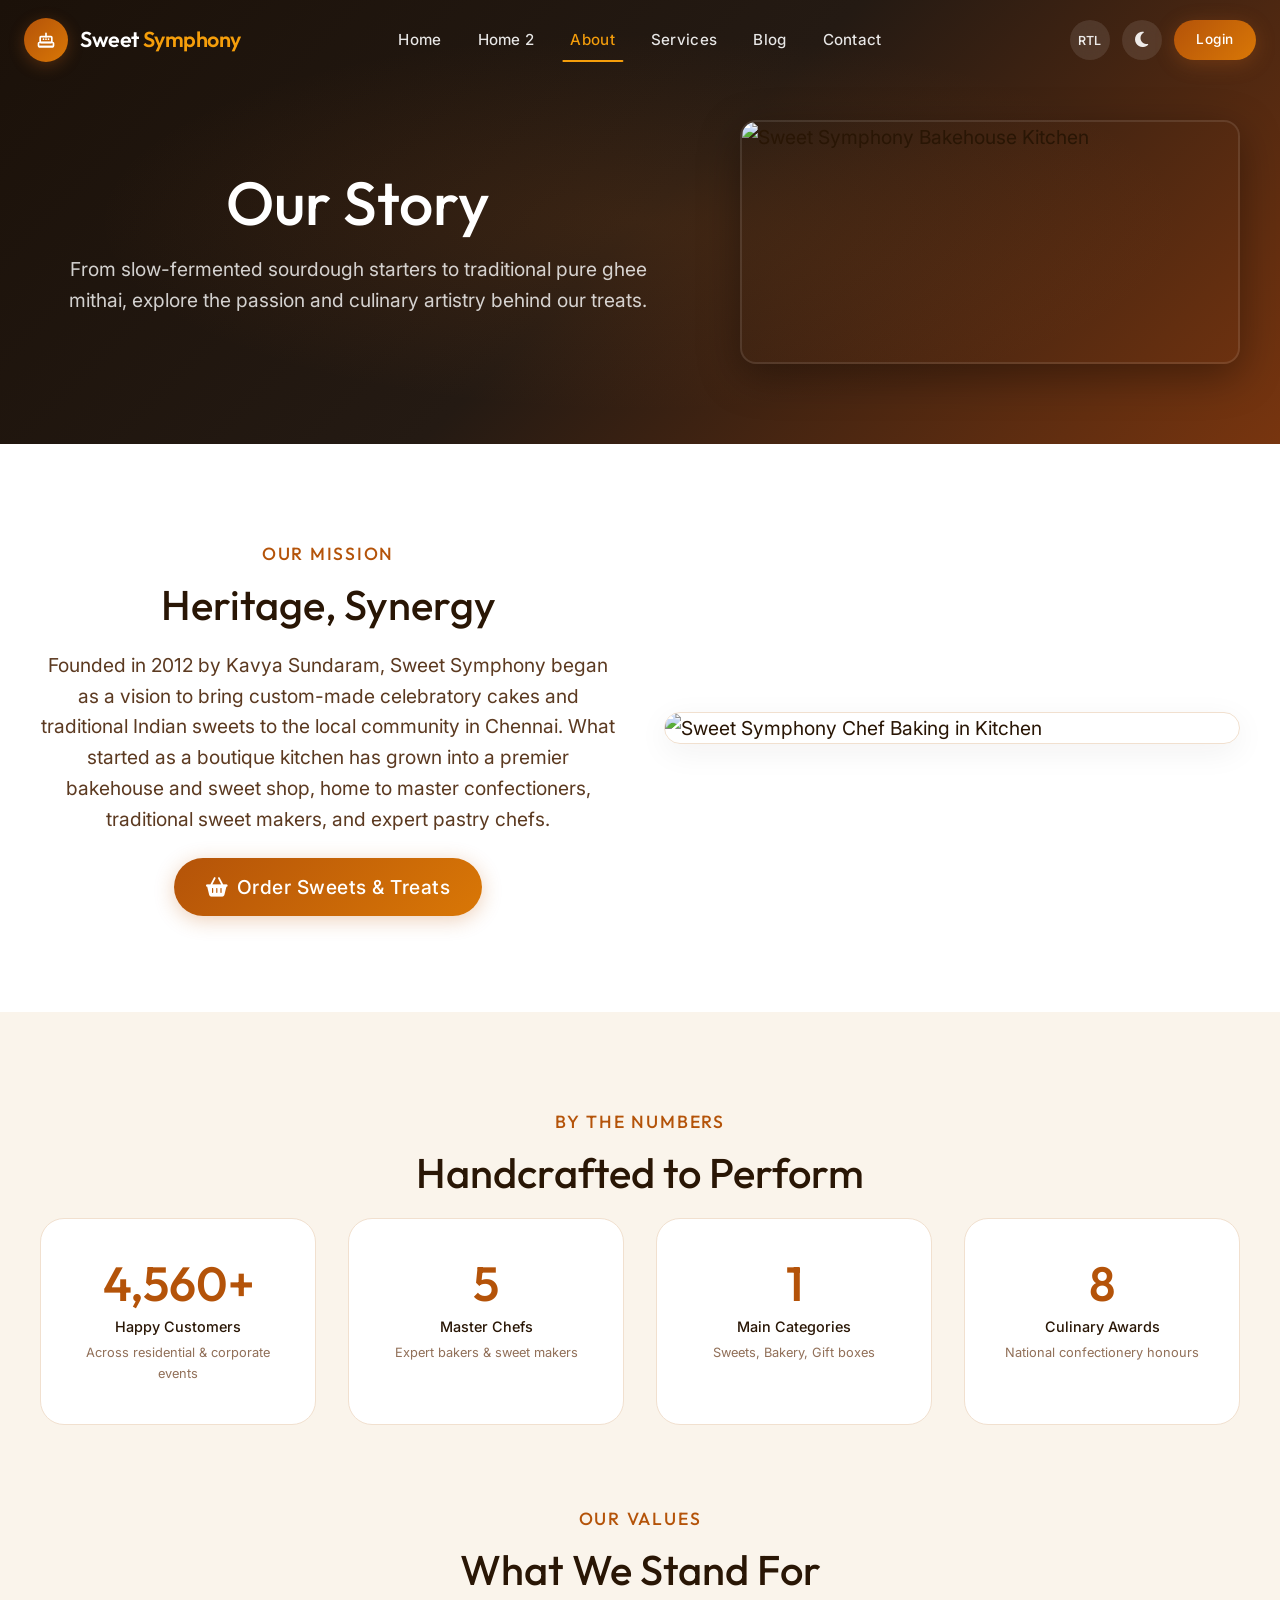
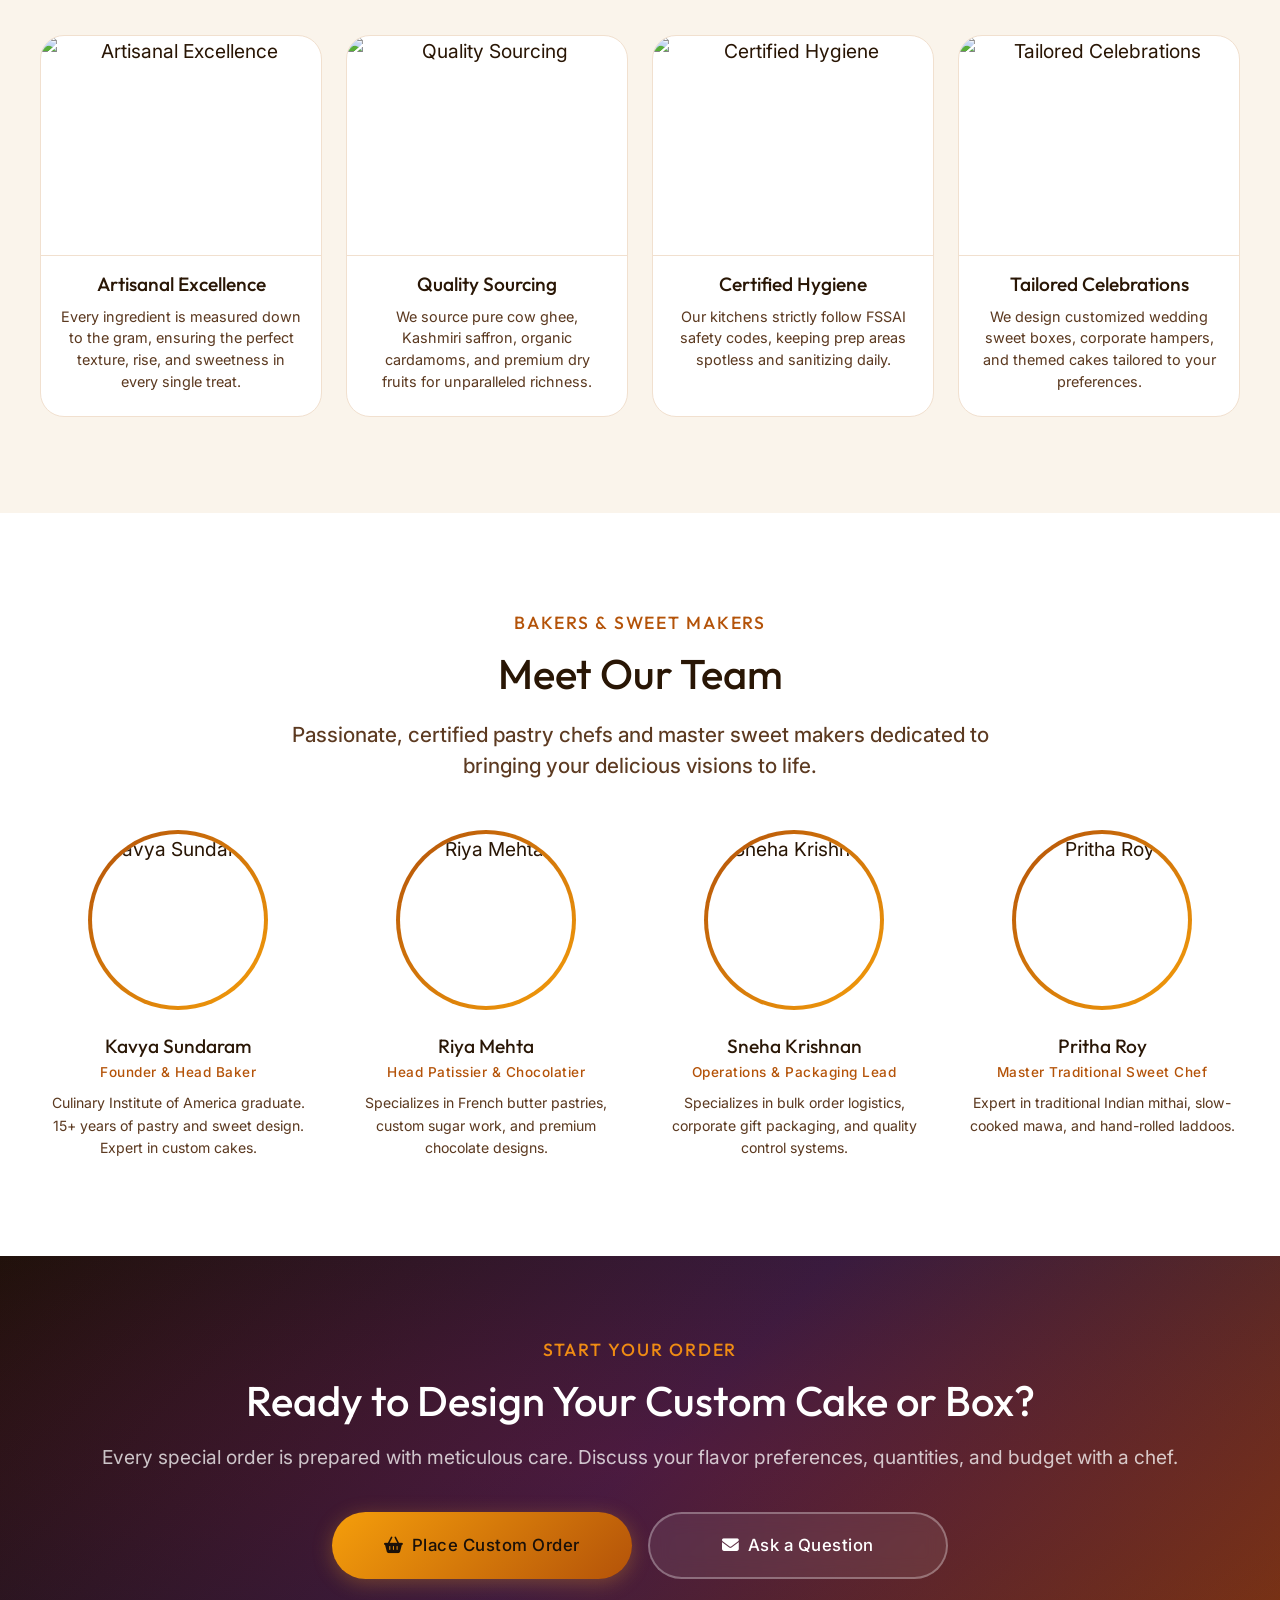
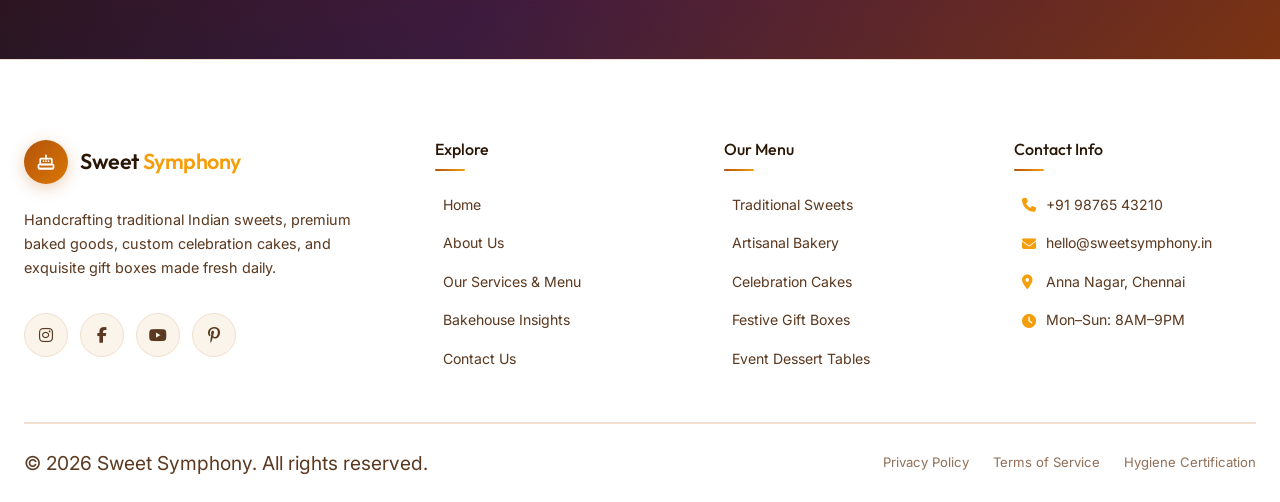
==== commit 34780136: "U" ====
--- a/pages/about.html
+++ b/pages/about.html
@@ -43,6 +43,16 @@
       border-bottom: 1px solid var(--border);
       margin-bottom: 1rem;
     }
+    @media (min-width: 768px) {
+      .value-card-img-wrapper {
+        height: 190px;
+      }
+    }
+    @media (min-width: 1024px) {
+      .value-card-img-wrapper {
+        height: 220px;
+      }
+    }
     .value-card-img {
       width: 100%;
       height: 100%;
@@ -204,7 +214,7 @@
       <!-- Value 1 -->
       <div class="value-card animate-on-scroll delay-1">
         <div class="value-card-img-wrapper">
-          <img src="https://images.unsplash.com/photo-1517433456452-f9633a875f6f?q=80&w=800" alt="Artisanal Excellence" class="value-card-img" />
+          <img src="https://chefrafaelmolina.com/wp-content/uploads/2025/04/baked-artisan-goods-1024x576.jpg" alt="Artisanal Excellence" class="value-card-img" />
         </div>
         <div class="value-card-content">
           <h3>Artisanal Excellence</h3>
@@ -214,7 +224,7 @@
       <!-- Value 2 -->
       <div class="value-card animate-on-scroll delay-2">
         <div class="value-card-img-wrapper">
-          <img src="https://images.unsplash.com/photo-1556910103-1c02745aae4d?q=80&w=800" alt="Quality Sourcing" class="value-card-img" />
+          <img src="https://www.mashed.com/img/gallery/red-flags-at-a-bakery-you-shouldnt-ignore/the-bakery-staff-isnt-wearing-gloves-or-hairnets-1682708548.jpg" alt="Quality Sourcing" class="value-card-img" />
         </div>
         <div class="value-card-content">
           <h3>Quality Sourcing</h3>
@@ -224,7 +234,7 @@
       <!-- Value 3 -->
       <div class="value-card animate-on-scroll delay-3">
         <div class="value-card-img-wrapper">
-          <img src="https://images.unsplash.com/photo-1579372786545-d24232daf58c?q=80&w=800" alt="Certified Hygiene" class="value-card-img" />
+          <img src="https://ukcerty.com/wp-content/uploads/2016/05/Food-safety-776x445.png" alt="Certified Hygiene" class="value-card-img" />
         </div>
         <div class="value-card-content">
           <h3>Certified Hygiene</h3>
@@ -234,7 +244,7 @@
       <!-- Value 4 -->
       <div class="value-card animate-on-scroll delay-4">
         <div class="value-card-img-wrapper">
-          <img src="https://images.unsplash.com/photo-1578985545062-69928b1d9587?q=80&w=800" alt="Tailored Celebrations" class="value-card-img" />
+          <img src="https://cdn.shopify.com/s/files/1/0521/3929/4884/files/theobroma-SAHAKARNAGAR_outlet_480x480.jpg?v=1715245847" alt="Tailored Celebrations" class="value-card-img" />
         </div>
         <div class="value-card-content">
           <h3>Tailored Celebrations</h3>
@@ -257,7 +267,7 @@
       <!-- Team 1 -->
       <div class="team-card animate-on-scroll delay-1">
         <div class="team-avatar">
-          <img src="https://images.unsplash.com/photo-1494790108377-be9c29b29330?w=300&q=80" alt="Kavya Sundaram" loading="lazy" />
+          <img src="https://t3.ftcdn.net/jpg/03/72/66/58/360_F_372665855_TzNX5r8ijeeTICXC4P3cz3tV7XXFkVI4.jpg" alt="Kavya Sundaram" loading="lazy" />
           <div class="team-social">
             <a href="#" aria-label="Instagram"><i class="fab fa-instagram"></i></a>
             <a href="#" aria-label="LinkedIn"><i class="fab fa-linkedin-in"></i></a>
@@ -270,7 +280,7 @@
       <!-- Team 2 -->
       <div class="team-card animate-on-scroll delay-2">
         <div class="team-avatar">
-          <img src="https://images.unsplash.com/photo-1438761681033-6461ffad8d80?w=300&q=80" alt="Riya Mehta" loading="lazy" />
+          <img src="https://c8.alamy.com/comp/2ATW2DA/girl-baker-holds-a-tray-with-fresh-hot-bread-in-her-hands-against-the-background-of-shelves-with-fresh-bread-in-a-bakery-industrial-bread-production-2ATW2DA.jpg" alt="Riya Mehta" loading="lazy" />
           <div class="team-social">
             <a href="#" aria-label="Instagram"><i class="fab fa-instagram"></i></a>
             <a href="#" aria-label="LinkedIn"><i class="fab fa-linkedin-in"></i></a>
@@ -283,7 +293,7 @@
       <!-- Team 3 -->
       <div class="team-card animate-on-scroll delay-3">
         <div class="team-avatar">
-          <img src="https://images.unsplash.com/photo-1487412720507-e7ab37603c6f?w=300&q=80" alt="Sneha Krishnan" loading="lazy" />
+          <img src="https://st4.depositphotos.com/15237386/41350/i/450/depositphotos_413508002-stock-photo-worker-baker-woman-in-white.jpg" alt="Sneha Krishnan" loading="lazy" />
           <div class="team-social">
             <a href="#" aria-label="Instagram"><i class="fab fa-instagram"></i></a>
             <a href="#" aria-label="LinkedIn"><i class="fab fa-linkedin-in"></i></a>
@@ -296,7 +306,7 @@
       <!-- Team 4 -->
       <div class="team-card animate-on-scroll delay-4">
         <div class="team-avatar">
-          <img src="https://images.unsplash.com/photo-1544005313-94ddf0286df2?w=300&q=80" alt="Pritha Roy" loading="lazy" />
+          <img src="https://media.istockphoto.com/id/627198906/photo/busy-morning-in-the-bakery.jpg?s=612x612&w=0&k=20&c=t7CloFJ7tS_53L4FFim9NIp-ZNyFGPlQcwH1mqe80jo=" alt="Pritha Roy" loading="lazy" />
           <div class="team-social">
             <a href="#" aria-label="Instagram"><i class="fab fa-instagram"></i></a>
             <a href="#" aria-label="LinkedIn"><i class="fab fa-linkedin-in"></i></a>
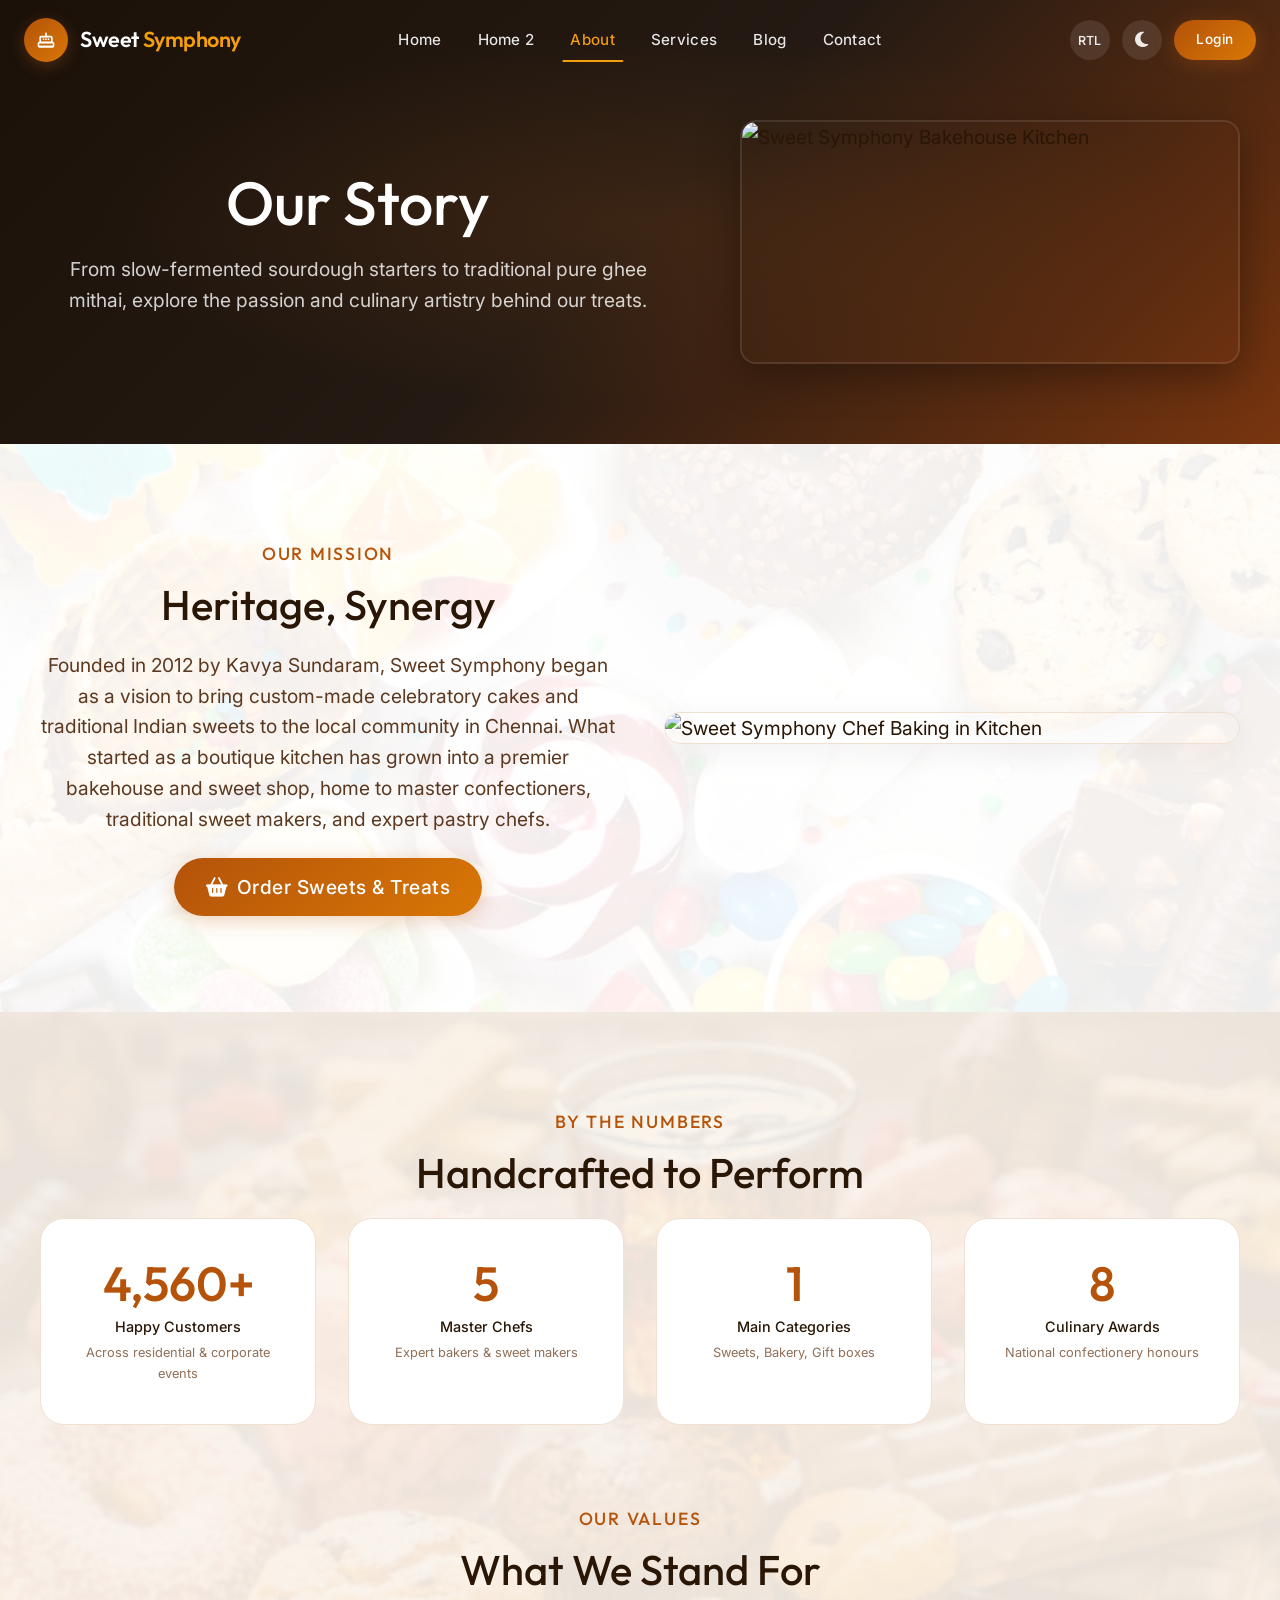
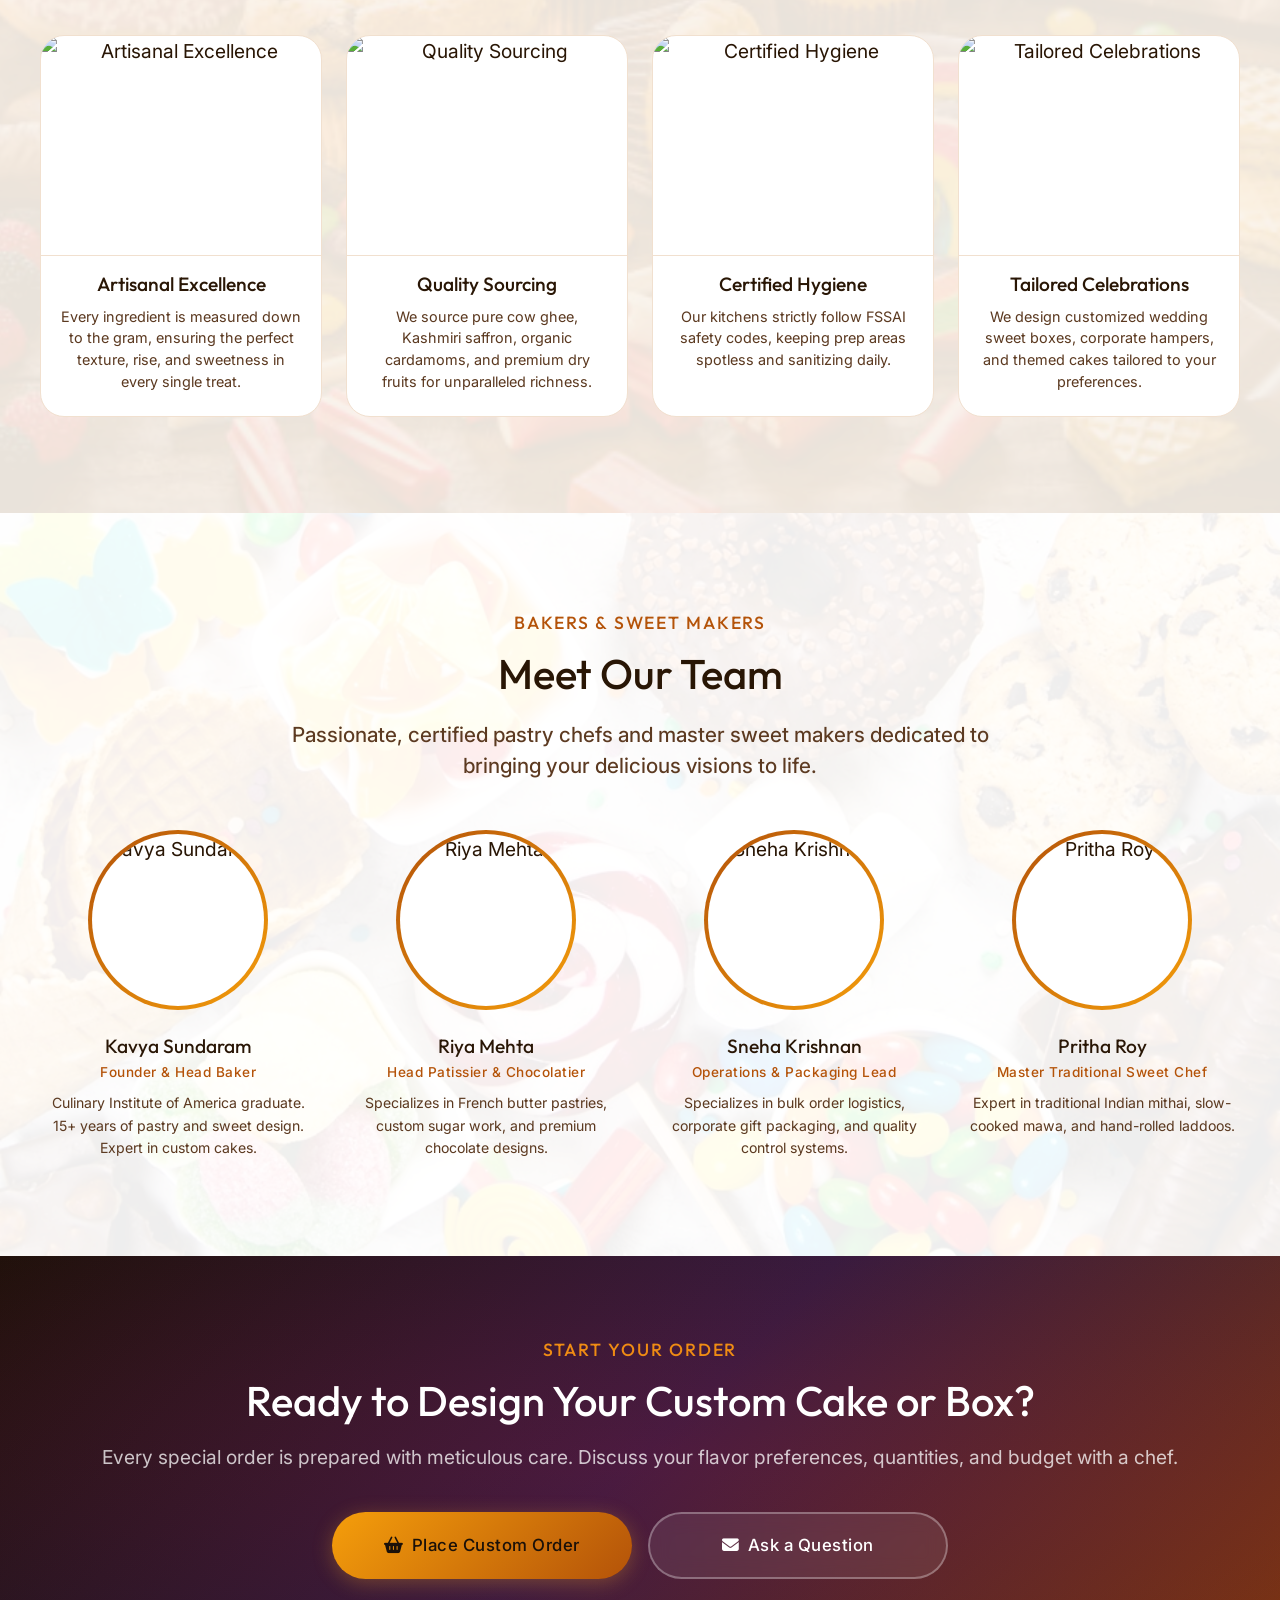
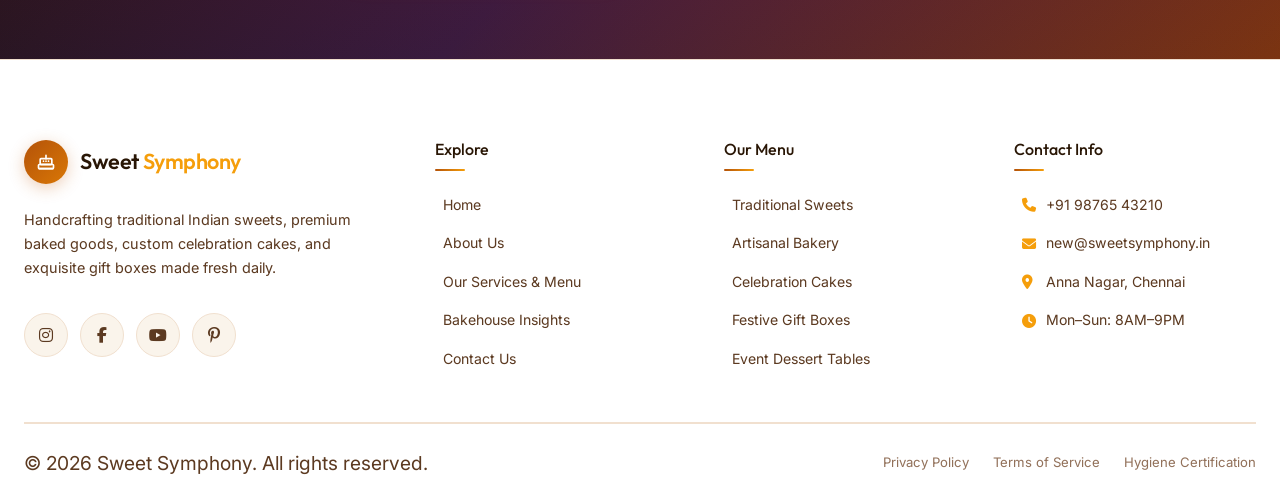
==== commit 41867cc8: "U" ====
--- a/pages/about.html
+++ b/pages/about.html
@@ -355,7 +355,7 @@
     </div>
     <div><h4 class="footer-heading">Explore</h4><ul class="footer-links"><li><a href="../index.html" class="footer-link">Home</a></li><li><a href="about.html" class="footer-link">About Us</a></li><li><a href="services.html" class="footer-link">Our Services &amp; Menu</a></li><li><a href="blog.html" class="footer-link">Bakehouse Insights</a></li><li><a href="contact.html" class="footer-link">Contact Us</a></li></ul></div>
     <div><h4 class="footer-heading">Our Menu</h4><ul class="footer-links"><li><a href="services.html" class="footer-link">Traditional Sweets</a></li><li><a href="services.html" class="footer-link">Artisanal Bakery</a></li><li><a href="services.html" class="footer-link">Celebration Cakes</a></li><li><a href="services.html" class="footer-link">Festive Gift Boxes</a></li><li><a href="services.html" class="footer-link">Event Dessert Tables</a></li></ul></div>
-    <div><h4 class="footer-heading">Contact Info</h4><ul class="footer-links"><li><a href="tel:+919876543210" class="footer-link"><i class="fas fa-phone" style="width:16px;color:var(--accent)"></i> +91 98765 43210</a></li><li><a href="mailto:hello@sweetsymphony.in" class="footer-link"><i class="fas fa-envelope" style="width:16px;color:var(--accent)"></i> hello@sweetsymphony.in</a></li><li><a href="#" class="footer-link"><i class="fas fa-map-marker-alt" style="width:16px;color:var(--accent)"></i> Anna Nagar, Chennai</a></li><li><a href="#" class="footer-link"><i class="fas fa-clock" style="width:16px;color:var(--accent)"></i> Mon–Sun: 8AM–9PM</a></li></ul></div>
+    <div><h4 class="footer-heading">Contact Info</h4><ul class="footer-links"><li><a href="tel:+919876543210" class="footer-link"><i class="fas fa-phone" style="width:16px;color:var(--accent)"></i> +91 98765 43210</a></li><li><a href="mailto:new@sweetsymphony.in" class="footer-link"><i class="fas fa-envelope" style="width:16px;color:var(--accent)"></i> new@sweetsymphony.in</a></li><li><a href="#" class="footer-link"><i class="fas fa-map-marker-alt" style="width:16px;color:var(--accent)"></i> Anna Nagar, Chennai</a></li><li><a href="#" class="footer-link"><i class="fas fa-clock" style="width:16px;color:var(--accent)"></i> Mon–Sun: 8AM–9PM</a></li></ul></div>
   </div>
   <div class="footer-bottom"><p>&copy; 2026 Sweet Symphony. All rights reserved.</p><div class="footer-bottom-links"><a href="#">Privacy Policy</a><a href="#">Terms of Service</a><a href="#">Hygiene Certification</a></div></div>
 </footer>
--- a/assets/css/style.css
+++ b/assets/css/style.css
@@ -6,23 +6,35 @@
 
 /* ── CSS Variables ── */
 :root {
-  --primary: #b45309;         /* Warm Honey Amber */
-  --primary-dark: #78350f;    /* Rich Dark Chocolate */
-  --primary-light: #d97706;   /* Golden Pastry */
-  --secondary: #1b1109;       /* Deep Espresso Brown */
-  --secondary-light: #291a0e;  /* Warm Dark Mocha */
-  --accent: #f59e0b;          /* Sweet Honey Gold highlight */
+  --primary: #b45309;
+  /* Warm Honey Amber */
+  --primary-dark: #78350f;
+  /* Rich Dark Chocolate */
+  --primary-light: #d97706;
+  /* Golden Pastry */
+  --secondary: #1b1109;
+  /* Deep Espresso Brown */
+  --secondary-light: #291a0e;
+  /* Warm Dark Mocha */
+  --accent: #f59e0b;
+  /* Sweet Honey Gold highlight */
   --accent-2: #b45309;
   --white: #ffffff;
-  --off-white: #fdfaf5;       /* Warm linen cream */
-  --text-primary: #291605;    /* Espresso Cocoa */
-  --text-secondary: #5c3a21;  /* Warm Coffee */
-  --text-light: #92715a;      /* Soft Sand */
+  --off-white: #fdfaf5;
+  /* Warm linen cream */
+  --text-primary: #291605;
+  /* Espresso Cocoa */
+  --text-secondary: #5c3a21;
+  /* Warm Coffee */
+  --text-light: #92715a;
+  /* Soft Sand */
   --bg-primary: #ffffff;
-  --bg-secondary: #faf4eb;    /* Warm Cream Linen */
+  --bg-secondary: #faf4eb;
+  /* Warm Cream Linen */
   --bg-card: #ffffff;
   --card-overlay: rgba(255, 255, 255, 0.94);
-  --border: #f1e0cf;          /* Soft Dough Border */
+  --border: #f1e0cf;
+  /* Soft Dough Border */
   --shadow-sm: 0 2px 8px rgba(41, 22, 5, 0.04);
   --shadow-md: 0 8px 32px rgba(41, 22, 5, 0.06);
   --shadow-lg: 0 20px 60px rgba(41, 22, 5, 0.08);
@@ -34,7 +46,8 @@
   --radius-full: 999px;
   --font-display: 'Outfit', sans-serif;
   --font-body: 'Inter', sans-serif;
-  --font-script: 'Outfit', sans-serif; /* Replaced cursive with Outfit for premium styling */
+  --font-script: 'Outfit', sans-serif;
+  /* Replaced cursive with Outfit for premium styling */
   --transition: all 0.3s cubic-bezier(0.4, 0, 0.2, 1);
   --transition-bounce: all 0.4s cubic-bezier(0.34, 1.56, 0.64, 1);
   --nav-height: 80px;
@@ -44,33 +57,113 @@
 }
 
 /* ── Reset & Base ── */
-*, *::before, *::after { box-sizing: border-box; margin: 0; padding: 0; }
-html { scroll-behavior: smooth; font-size: 16px; }
+*,
+*::before,
+*::after {
+  box-sizing: border-box;
+  margin: 0;
+  padding: 0;
+}
+
+html {
+  scroll-behavior: smooth;
+  font-size: 16px;
+}
+
 body {
   font-family: var(--font-body);
   color: var(--text-primary);
   background: var(--bg-primary);
   line-height: 1.6;
-  font-weight: 410; /* between 400 and 430 */
-  font-size: clamp(0.9rem, 1.5vw, 1.2rem); /* 14px to 19px */
+  font-weight: 410;
+  /* between 400 and 430 */
+  font-size: clamp(0.9rem, 1.5vw, 1.2rem);
+  /* 14px to 19px */
   overflow-x: hidden;
   transition: background 0.4s ease, color 0.4s ease;
 }
-img { max-width: 100%; height: auto; display: block; }
-a { text-decoration: none; color: inherit; transition: var(--transition); }
-ul { list-style: none; }
-button { cursor: pointer; border: none; background: none; font-family: var(--font-body); font-weight: 510; }
-input, textarea, select { font-family: var(--font-body); font-weight: 410; }
+
+img {
+  max-width: 100%;
+  height: auto;
+  display: block;
+}
+
+a {
+  text-decoration: none;
+  color: inherit;
+  transition: var(--transition);
+}
+
+ul {
+  list-style: none;
+}
+
+button {
+  cursor: pointer;
+  border: none;
+  background: none;
+  font-family: var(--font-body);
+  font-weight: 510;
+}
+
+input,
+textarea,
+select {
+  font-family: var(--font-body);
+  font-weight: 410;
+}
 
 /* ── Typography ── */
-h1, h2, h3, h4, h5, h6 { font-family: var(--font-display); line-height: 1.2; }
-h1 { font-size: clamp(2.8rem, 6vw, 3.8rem); font-weight: 500; line-height: 1.15; }
-h2 { font-size: clamp(2rem, 4vw, 2.6rem); font-weight: 480; line-height: 1.2; }
-h3 { font-size: clamp(1.5rem, 2.5vw, 1.85rem); font-weight: 460; line-height: 1.25; }
-h4 { font-size: clamp(1.2rem, 2vw, 1.45rem); font-weight: 450; }
-h5 { font-size: clamp(1.05rem, 1.5vw, 1.25rem); font-weight: 450; }
-h6 { font-size: clamp(0.95rem, 1.2vw, 1.1rem); font-weight: 450; }
-p { color: var(--text-secondary); line-height: 1.6; font-weight: 410; font-size: clamp(0.9rem, 1.5vw, 1.2rem); }
+h1,
+h2,
+h3,
+h4,
+h5,
+h6 {
+  font-family: var(--font-display);
+  line-height: 1.2;
+}
+
+h1 {
+  font-size: clamp(2.8rem, 6vw, 3.8rem);
+  font-weight: 500;
+  line-height: 1.15;
+}
+
+h2 {
+  font-size: clamp(2rem, 4vw, 2.6rem);
+  font-weight: 480;
+  line-height: 1.2;
+}
+
+h3 {
+  font-size: clamp(1.5rem, 2.5vw, 1.85rem);
+  font-weight: 460;
+  line-height: 1.25;
+}
+
+h4 {
+  font-size: clamp(1.2rem, 2vw, 1.45rem);
+  font-weight: 450;
+}
+
+h5 {
+  font-size: clamp(1.05rem, 1.5vw, 1.25rem);
+  font-weight: 450;
+}
+
+h6 {
+  font-size: clamp(0.95rem, 1.2vw, 1.1rem);
+  font-weight: 450;
+}
+
+p {
+  color: var(--text-secondary);
+  line-height: 1.6;
+  font-weight: 410;
+  font-size: clamp(0.9rem, 1.5vw, 1.2rem);
+}
 
 .section-label {
   font-family: var(--font-script);
@@ -83,19 +176,31 @@
   margin-bottom: 0.75rem;
   animation: fadeInUp 0.6s ease;
 }
-.section-title { color: var(--text-primary); margin-bottom: 1.25rem; }
+
+.section-title {
+  color: var(--text-primary);
+  margin-bottom: 1.25rem;
+}
+
 .section-desc {
   color: var(--text-secondary);
-  font-size: clamp(1rem, 1.8vw, 1.3rem); /* Subheading / lead text: 16px to 21px */
-  font-weight: 470; /* weight 450-500 */
+  font-size: clamp(1rem, 1.8vw, 1.3rem);
+  /* Subheading / lead text: 16px to 21px */
+  font-weight: 470;
+  /* weight 450-500 */
   max-width: 700px;
   margin: 0 auto 3rem;
   line-height: 1.5;
 }
-.text-center { text-align: center; }
-
-strong, b {
-  font-weight: 500; /* Max weight for inline emphasis */
+
+.text-center {
+  text-align: center;
+}
+
+strong,
+b {
+  font-weight: 500;
+  /* Max weight for inline emphasis */
 }
 
 /* ── Buttons ── */
@@ -106,91 +211,120 @@
   padding: 0.85rem 2rem;
   border-radius: var(--radius-full);
   font-family: var(--font-body);
-  font-weight: 510; /* between 500 and 520 for buttons */
+  font-weight: 510;
+  /* between 500 and 520 for buttons */
   font-size: clamp(0.9rem, 1.5vw, 1.2rem);
   letter-spacing: 0.5px;
   transition: var(--transition-bounce);
   position: relative;
   overflow: hidden;
 }
+
 .btn::before {
   content: '';
   position: absolute;
   inset: 0;
-  background: rgba(255,255,255,0.2);
+  background: rgba(255, 255, 255, 0.2);
   transform: scaleX(0);
   transform-origin: left;
   transition: transform 0.3s ease;
 }
-.btn:hover::before { transform: scaleX(1); }
+
+.btn:hover::before {
+  transform: scaleX(1);
+}
+
 .btn-primary {
   background: linear-gradient(135deg, var(--primary), var(--primary-light));
   color: #fff;
   box-shadow: 0 4px 20px rgba(194, 99, 27, 0.3);
 }
+
 .btn-primary:hover {
   transform: translateY(-3px) scale(1.02);
   box-shadow: 0 8px 30px rgba(194, 99, 27, 0.45);
   color: #fff;
 }
+
 .btn-secondary {
   background: transparent;
   color: var(--primary);
   border: 2px solid var(--primary);
 }
+
 .btn-secondary:hover {
   background: var(--primary);
   color: #fff;
   transform: translateY(-3px);
   box-shadow: var(--shadow-md);
 }
+
 .btn-white {
   background: #fff;
   color: var(--primary);
-  box-shadow: 0 4px 20px rgba(0,0,0,0.1);
-}
+  box-shadow: 0 4px 20px rgba(0, 0, 0, 0.1);
+}
+
 .btn-white:hover {
   transform: translateY(-3px);
-  box-shadow: 0 8px 30px rgba(0,0,0,0.15);
-}
+  box-shadow: 0 8px 30px rgba(0, 0, 0, 0.15);
+}
+
 .btn-ghost {
-  background: rgba(255,255,255,0.08);
+  background: rgba(255, 255, 255, 0.08);
   color: #fff;
-  border: 2px solid rgba(255,255,255,0.3);
+  border: 2px solid rgba(255, 255, 255, 0.3);
   backdrop-filter: blur(10px);
 }
+
 .btn-ghost:hover {
-  background: rgba(255,255,255,0.15);
-  border-color: rgba(255,255,255,0.7);
+  background: rgba(255, 255, 255, 0.15);
+  border-color: rgba(255, 255, 255, 0.7);
   transform: translateY(-3px);
 }
+
 .btn-accent {
   background: linear-gradient(135deg, var(--accent), var(--accent-2));
   color: var(--secondary);
   box-shadow: 0 4px 20px rgba(245, 166, 35, 0.3);
 }
+
 .btn-accent:hover {
   transform: translateY(-3px) scale(1.02);
   box-shadow: 0 8px 30px rgba(245, 166, 35, 0.45);
 }
-.btn-sm { padding: 0.6rem 1.4rem; font-size: 0.85rem; }
-.btn-lg { padding: 1.1rem 2.8rem; font-size: 1.05rem; }
+
+.btn-sm {
+  padding: 0.6rem 1.4rem;
+  font-size: 0.85rem;
+}
+
+.btn-lg {
+  padding: 1.1rem 2.8rem;
+  font-size: 1.05rem;
+}
 
 /* ── Header / Navigation ── */
 .header {
   position: fixed;
-  top: 0; left: 0; right: 0;
+  top: 0;
+  left: 0;
+  right: 0;
   height: var(--nav-height);
   z-index: var(--z-nav);
   transition: var(--transition);
   background: transparent;
 }
+
 .header.scrolled {
   background: var(--bg-primary);
   box-shadow: var(--shadow-md);
   backdrop-filter: blur(20px);
 }
-.header.scrolled.dark-nav { background: var(--secondary); }
+
+.header.scrolled.dark-nav {
+  background: var(--secondary);
+}
 
 .nav-container {
   max-width: 1400px;
@@ -209,6 +343,7 @@
   gap: 0.75rem;
   flex-shrink: 0;
 }
+
 .brand-logo {
   width: 44px;
   height: 44px;
@@ -221,7 +356,11 @@
   transition: var(--transition-bounce);
   box-shadow: 0 4px 16px rgba(194, 99, 27, 0.3);
 }
-.brand:hover .brand-logo { transform: rotate(15deg) scale(1.1); }
+
+.brand:hover .brand-logo {
+  transform: rotate(15deg) scale(1.1);
+}
+
 .brand-name {
   font-family: var(--font-display);
   font-weight: 580;
@@ -232,13 +371,17 @@
   align-items: baseline;
   line-height: 1;
 }
+
 .brand-name span {
   color: var(--accent);
   font-family: var(--font-script);
   font-size: 1em;
   margin-left: 0.25rem;
 }
-.header.scrolled .brand-name { color: var(--text-primary); }
+
+.header.scrolled .brand-name {
+  color: var(--text-primary);
+}
 
 /* Desktop Nav */
 .nav-menu {
@@ -249,31 +392,55 @@
   left: 50%;
   transform: translateX(-50%);
 }
+
 .nav-link {
   display: inline-block;
   padding: 0.5rem 1rem;
-  font-weight: 470; /* between 450 and 500 for nav links */
+  font-weight: 470;
+  /* between 450 and 500 for nav links */
   font-size: 0.95rem;
-  color: rgba(255,255,255,0.9);
+  color: rgba(255, 255, 255, 0.9);
   border-radius: var(--radius-sm);
   transition: var(--transition);
   position: relative;
   letter-spacing: 0.3px;
 }
+
 .nav-link::after {
   content: '';
   position: absolute;
-  bottom: -2px; left: 50%; right: 50%;
+  bottom: -2px;
+  left: 50%;
+  right: 50%;
   height: 2px;
   background: var(--accent);
   transition: var(--transition);
   border-radius: 2px;
 }
-.nav-link:hover::after, .nav-link.active::after { left: 10%; right: 10%; }
-.nav-link:hover, .nav-link.active { color: var(--accent); }
-.header.scrolled .nav-link { color: var(--text-primary); }
-.header.scrolled .nav-link:hover, .header.scrolled .nav-link.active { color: var(--primary); }
-.header.scrolled .nav-link::after { background: var(--primary); }
+
+.nav-link:hover::after,
+.nav-link.active::after {
+  left: 10%;
+  right: 10%;
+}
+
+.nav-link:hover,
+.nav-link.active {
+  color: var(--accent);
+}
+
+.header.scrolled .nav-link {
+  color: var(--text-primary);
+}
+
+.header.scrolled .nav-link:hover,
+.header.scrolled .nav-link.active {
+  color: var(--primary);
+}
+
+.header.scrolled .nav-link::after {
+  background: var(--primary);
+}
 
 /* Nav Actions */
 .nav-actions {
@@ -281,53 +448,89 @@
   align-items: center;
   gap: 0.75rem;
 }
+
 .nav-icon-btn {
-  width: 40px; height: 40px;
+  width: 40px;
+  height: 40px;
   border-radius: 50%;
-  display: flex; align-items: center; justify-content: center;
+  display: flex;
+  align-items: center;
+  justify-content: center;
   font-size: 1.1rem;
-  color: rgba(255,255,255,0.9);
+  color: rgba(255, 255, 255, 0.9);
   transition: var(--transition-bounce);
-  background: rgba(255,255,255,0.1);
+  background: rgba(255, 255, 255, 0.1);
   backdrop-filter: blur(10px);
 }
+
 .nav-icon-btn:hover {
   background: var(--primary);
   color: #fff;
   transform: scale(1.1);
 }
-.header.scrolled .nav-icon-btn { color: var(--text-primary); background: var(--bg-secondary); }
+
+.header.scrolled .nav-icon-btn {
+  color: var(--text-primary);
+  background: var(--bg-secondary);
+}
 
 /* Hamburger */
 .hamburger {
-  width: 44px; height: 44px;
-  display: flex; flex-direction: column;
-  justify-content: center; align-items: center;
+  width: 44px;
+  height: 44px;
+  display: flex;
+  flex-direction: column;
+  justify-content: center;
+  align-items: center;
   gap: 5px;
   cursor: pointer;
   border-radius: var(--radius-sm);
   transition: var(--transition);
-  background: rgba(255,255,255,0.1);
+  background: rgba(255, 255, 255, 0.1);
   backdrop-filter: blur(10px);
 }
+
 .hamburger span {
   display: block;
-  width: 22px; height: 2px;
+  width: 22px;
+  height: 2px;
   background: #fff;
   border-radius: 2px;
   transition: var(--transition);
 }
-.hamburger:hover { background: rgba(255,255,255,0.2); }
-.hamburger.active span:nth-child(1) { transform: translateY(7px) rotate(45deg); }
-.hamburger.active span:nth-child(2) { opacity: 0; transform: scaleX(0); }
-.hamburger.active span:nth-child(3) { transform: translateY(-7px) rotate(-45deg); }
-.header.scrolled .hamburger span { background: var(--text-primary); }
-.header.scrolled .hamburger { background: var(--bg-secondary); }
+
+.hamburger:hover {
+  background: rgba(255, 255, 255, 0.2);
+}
+
+.hamburger.active span:nth-child(1) {
+  transform: translateY(7px) rotate(45deg);
+}
+
+.hamburger.active span:nth-child(2) {
+  opacity: 0;
+  transform: scaleX(0);
+}
+
+.hamburger.active span:nth-child(3) {
+  transform: translateY(-7px) rotate(-45deg);
+}
+
+.header.scrolled .hamburger span {
+  background: var(--text-primary);
+}
+
+.header.scrolled .hamburger {
+  background: var(--bg-secondary);
+}
 
 /* Mobile Menu Overlay */
 .mobile-menu {
   position: fixed;
-  top: 0; left: 0; right: 0; bottom: 0;
+  top: 0;
+  left: 0;
+  right: 0;
+  bottom: 0;
   background: linear-gradient(135deg, var(--secondary) 0%, #2d1b3d 100%);
   z-index: calc(var(--z-nav) + 10);
   display: flex;
@@ -341,6 +544,7 @@
   overflow-y: auto;
   -webkit-overflow-scrolling: touch;
 }
+
 @media (max-height: 680px) {
   .mobile-menu {
     justify-content: flex-start;
@@ -348,6 +552,7 @@
     padding-bottom: 2rem;
     gap: 0.75rem;
   }
+
   .mobile-menu-actions {
     margin-top: 1rem;
   }
@@ -360,28 +565,55 @@
     padding-top: 5rem;
   }
 }
-.mobile-menu.open { transform: translateX(0); }
+
+.mobile-menu.open {
+  transform: translateX(0);
+}
+
 .mobile-menu .nav-link {
   font-size: 1.8rem;
   font-family: var(--font-display);
-  color: rgba(255,255,255,0.8);
+  color: rgba(255, 255, 255, 0.8);
   padding: 0.5rem 2rem;
   text-align: center;
   opacity: 0;
   transform: translateY(20px);
   transition: opacity 0.3s ease, transform 0.3s ease, color 0.3s ease;
 }
+
 .mobile-menu.open .nav-link {
   opacity: 1;
   transform: translateY(0);
 }
-.mobile-menu.open .nav-link:nth-child(1) { transition-delay: 0.1s; }
-.mobile-menu.open .nav-link:nth-child(2) { transition-delay: 0.15s; }
-.mobile-menu.open .nav-link:nth-child(3) { transition-delay: 0.2s; }
-.mobile-menu.open .nav-link:nth-child(4) { transition-delay: 0.25s; }
-.mobile-menu.open .nav-link:nth-child(5) { transition-delay: 0.3s; }
-.mobile-menu.open .nav-link:nth-child(6) { transition-delay: 0.35s; }
-.mobile-menu .nav-link:hover { color: var(--accent); }
+
+.mobile-menu.open .nav-link:nth-child(1) {
+  transition-delay: 0.1s;
+}
+
+.mobile-menu.open .nav-link:nth-child(2) {
+  transition-delay: 0.15s;
+}
+
+.mobile-menu.open .nav-link:nth-child(3) {
+  transition-delay: 0.2s;
+}
+
+.mobile-menu.open .nav-link:nth-child(4) {
+  transition-delay: 0.25s;
+}
+
+.mobile-menu.open .nav-link:nth-child(5) {
+  transition-delay: 0.3s;
+}
+
+.mobile-menu.open .nav-link:nth-child(6) {
+  transition-delay: 0.35s;
+}
+
+.mobile-menu .nav-link:hover {
+  color: var(--accent);
+}
+
 .mobile-menu-actions {
   display: flex;
   flex-direction: column;
@@ -390,35 +622,53 @@
   width: 100%;
   max-width: min(460px, 100%);
   margin-top: 1.5rem;
-  opacity: 0; transform: translateY(20px);
+  opacity: 0;
+  transform: translateY(20px);
   transition: opacity 0.3s ease 0.4s, transform 0.3s ease 0.4s;
 }
+
 .mobile-menu-row {
   display: flex;
   gap: 1rem;
   width: 100%;
   justify-content: center;
 }
+
 .mobile-menu-row .btn {
   flex: 1;
   min-width: 0 !important;
   justify-content: center;
 }
-.mobile-menu-actions > .btn {
+
+.mobile-menu-actions>.btn {
   width: 100%;
 }
-.mobile-menu.open .mobile-menu-actions { opacity: 1; transform: translateY(0); }
+
+.mobile-menu.open .mobile-menu-actions {
+  opacity: 1;
+  transform: translateY(0);
+}
+
 .mobile-close {
   position: absolute;
-  top: 1.5rem; right: 1.5rem;
-  width: 44px; height: 44px;
-  background: rgba(255,255,255,0.1);
+  top: 1.5rem;
+  right: 1.5rem;
+  width: 44px;
+  height: 44px;
+  background: rgba(255, 255, 255, 0.1);
   border-radius: 50%;
-  display: flex; align-items: center; justify-content: center;
-  color: #fff; font-size: 1.2rem;
+  display: flex;
+  align-items: center;
+  justify-content: center;
+  color: #fff;
+  font-size: 1.2rem;
   transition: var(--transition-bounce);
 }
-.mobile-close:hover { background: var(--primary); transform: rotate(90deg) scale(1.1); }
+
+.mobile-close:hover {
+  background: var(--primary);
+  transform: rotate(90deg) scale(1.1);
+}
 
 /* ── Hero Section ── */
 .hero {
@@ -429,44 +679,68 @@
   overflow: hidden;
   background: linear-gradient(135deg, var(--secondary) 0%, #1d122b 50%, #0d0d1a 100%);
 }
+
 .hero-bg {
   position: absolute;
   inset: 0;
   overflow: hidden;
 }
+
 .hero-bg img {
-  width: 100%; height: 100%;
+  width: 100%;
+  height: 100%;
   object-fit: cover;
   opacity: 0.5;
   transform: scale(1.1);
   animation: heroZoom 20s ease-in-out infinite alternate;
 }
+
 @keyframes heroZoom {
-  0% { transform: scale(1.1); }
-  100% { transform: scale(1.2); }
-}
+  0% {
+    transform: scale(1.1);
+  }
+
+  100% {
+    transform: scale(1.2);
+  }
+}
+
 .hero-overlay {
   position: absolute;
   inset: 0;
-  background: linear-gradient(135deg, rgba(26,26,46,0.55) 0%, rgba(26,26,46,0.3) 50%, rgba(201,24,74,0.02) 100%);
-}
+  background: linear-gradient(135deg, rgba(26, 26, 46, 0.55) 0%, rgba(26, 26, 46, 0.3) 50%, rgba(201, 24, 74, 0.02) 100%);
+}
+
 .hero-particles {
   position: absolute;
   inset: 0;
   pointer-events: none;
 }
+
 .particle {
   position: absolute;
-  width: 4px; height: 4px;
+  width: 4px;
+  height: 4px;
   background: var(--accent);
   border-radius: 50%;
   opacity: 0.6;
   animation: float var(--dur, 8s) ease-in-out infinite var(--delay, 0s);
 }
+
 @keyframes float {
-  0%, 100% { transform: translateY(0) rotate(0deg); opacity: 0.6; }
-  50% { transform: translateY(-30px) rotate(180deg); opacity: 1; }
-}
+
+  0%,
+  100% {
+    transform: translateY(0) rotate(0deg);
+    opacity: 0.6;
+  }
+
+  50% {
+    transform: translateY(-30px) rotate(180deg);
+    opacity: 1;
+  }
+}
+
 .hero-container {
   position: relative;
   max-width: 1400px;
@@ -475,6 +749,7 @@
   padding-top: calc(var(--nav-height) + 3.5rem);
   width: 100%;
 }
+
 .hero-content {
   max-width: 750px;
   margin: 0 auto;
@@ -484,12 +759,13 @@
   align-items: center;
   justify-content: center;
 }
+
 .hero-badge {
   display: inline-flex;
   align-items: center;
   gap: 0.5rem;
-  background: rgba(233,196,106,0.15);
-  border: 1px solid rgba(233,196,106,0.4);
+  background: rgba(233, 196, 106, 0.15);
+  border: 1px solid rgba(233, 196, 106, 0.4);
   color: var(--accent);
   padding: 0.5rem 1.2rem;
   border-radius: var(--radius-full);
@@ -501,24 +777,39 @@
   animation: fadeInDown 0.8s ease;
   backdrop-filter: blur(10px);
 }
-.hero-badge i { animation: spin 4s linear infinite; }
-@keyframes spin { 0% { transform: rotate(0deg); } 100% { transform: rotate(360deg); } }
+
+.hero-badge i {
+  animation: spin 4s linear infinite;
+}
+
+@keyframes spin {
+  0% {
+    transform: rotate(0deg);
+  }
+
+  100% {
+    transform: rotate(360deg);
+  }
+}
+
 .hero-title {
   font-size: clamp(2.4rem, 4.8vw, 3.4rem);
   color: #fff;
   margin-bottom: 1.25rem;
   animation: fadeInUp 0.8s ease 0.2s both;
-  text-shadow: 0 4px 20px rgba(0,0,0,0.3);
+  text-shadow: 0 4px 20px rgba(0, 0, 0, 0.3);
   line-height: 1.15;
 }
+
 .hero-title .accent-text {
   color: var(--accent);
   font-family: var(--font-script);
   font-size: 1.1em;
   display: block;
 }
+
 .hero-desc {
-  color: rgba(255,255,255,0.8);
+  color: rgba(255, 255, 255, 0.8);
   font-size: clamp(0.95rem, 1.3vw, 1.1rem);
   margin-bottom: 2rem;
   animation: fadeInUp 0.8s ease 0.4s both;
@@ -526,6 +817,7 @@
   margin-left: auto;
   margin-right: auto;
 }
+
 .hero-actions {
   display: flex;
   gap: 1rem;
@@ -533,6 +825,7 @@
   justify-content: center;
   animation: fadeInUp 0.8s ease 0.6s both;
 }
+
 .hero-stats {
   display: flex;
   gap: 1.5rem;
@@ -541,6 +834,7 @@
   flex-wrap: wrap;
   justify-content: center;
 }
+
 .hero-stat {
   text-align: center;
   padding: 0.75rem 1.25rem;
@@ -551,12 +845,14 @@
   transition: var(--transition-bounce);
   box-shadow: 0 8px 32px rgba(0, 0, 0, 0.25);
 }
-.hero-stat:hover { 
-  transform: translateY(-5px); 
-  background: rgba(20, 20, 20, 0.9); 
+
+.hero-stat:hover {
+  transform: translateY(-5px);
+  background: rgba(20, 20, 20, 0.9);
   border-color: var(--primary);
   box-shadow: 0 12px 40px rgba(0, 0, 0, 0.4);
 }
+
 .hero-stat-number {
   font-family: var(--font-display);
   font-size: 1.75rem;
@@ -564,44 +860,107 @@
   color: var(--accent);
   display: block;
 }
-.hero-stat-label { 
-  font-size: 0.8rem; 
-  color: #ffffff; 
-  font-weight: 500; 
-  letter-spacing: 0.5px; 
-}
+
+.hero-stat-label {
+  font-size: 0.8rem;
+  color: #ffffff;
+  font-weight: 500;
+  letter-spacing: 0.5px;
+}
+
 .hero-scroll {
   position: absolute;
-  bottom: 2rem; left: 50%;
+  bottom: 2rem;
+  left: 50%;
   transform: translateX(-50%);
   display: flex;
   flex-direction: column;
   align-items: center;
   gap: 0.5rem;
-  color: rgba(255,255,255,0.6);
+  color: rgba(255, 255, 255, 0.6);
   font-size: 0.8rem;
   letter-spacing: 1px;
   animation: fadeIn 1s ease 1.5s both;
 }
-.hero-scroll span { writing-mode: horizontal-tb; }
+
+.hero-scroll span {
+  writing-mode: horizontal-tb;
+}
+
 .scroll-line {
-  width: 1px; height: 50px;
-  background: linear-gradient(to bottom, rgba(255,255,255,0.6), transparent);
+  width: 1px;
+  height: 50px;
+  background: linear-gradient(to bottom, rgba(255, 255, 255, 0.6), transparent);
   animation: scrollPulse 2s ease-in-out infinite;
 }
+
 @keyframes scrollPulse {
-  0%, 100% { opacity: 0.4; transform: scaleY(1); }
-  50% { opacity: 1; transform: scaleY(1.2); }
+
+  0%,
+  100% {
+    opacity: 0.4;
+    transform: scaleY(1);
+  }
+
+  50% {
+    opacity: 1;
+    transform: scaleY(1.2);
+  }
 }
 
 /* ── Section Common ── */
-.section { padding: 6rem 1.5rem; }
-.section-sm { padding: 4rem 1.5rem; }
+.section {
+  padding: 6rem 1.5rem;
+  position: relative;
+  z-index: 1;
+}
+
+.section::before {
+  content: '';
+  position: absolute;
+  inset: 0;
+  background-size: cover;
+  background-position: center;
+  background-repeat: no-repeat;
+  z-index: -1;
+  pointer-events: none;
+  transition: opacity 0.4s ease;
+}
+
+:root .section::before {
+  opacity: 0.065; /* Faint watermark for light theme (more visible) */
+}
+
+[data-theme="dark"] .section::before {
+  opacity: 0.045; /* Faint watermark for dark theme (more visible) */
+  filter: invert(1) brightness(0.8) contrast(1.2);
+}
+
+.section:nth-of-type(odd)::before {
+  background-image: url('../images/candy-bg-1.jpg');
+}
+
+.section:nth-of-type(even)::before {
+  background-image: url('../images/candy-bg-2.png');
+}
+
+.section-sm {
+  padding: 4rem 1.5rem;
+}
+
 .bg-secondary-section {
   background: var(--bg-secondary);
 }
-.container { max-width: 1200px; margin: 0 auto; }
-.container-lg { max-width: 1400px; margin: 0 auto; }
+
+.container {
+  max-width: 1200px;
+  margin: 0 auto;
+}
+
+.container-lg {
+  max-width: 1400px;
+  margin: 0 auto;
+}
 
 /* ── Features Grid ── */
 .features-grid {
@@ -609,6 +968,7 @@
   grid-template-columns: repeat(auto-fit, minmax(280px, 1fr));
   gap: 2rem;
 }
+
 .feature-card {
   background: var(--bg-card);
   border: 1px solid var(--border);
@@ -622,6 +982,7 @@
   flex-direction: column;
   height: 100%;
 }
+
 .feature-card-img-wrapper {
   width: 100%;
   height: 200px;
@@ -629,20 +990,24 @@
   margin-bottom: 1.5rem;
   border-bottom: 1px solid var(--border);
 }
+
 @media (min-width: 1024px) {
   .feature-card-img-wrapper {
     height: 220px;
   }
 }
+
 .feature-card-img {
   width: 100%;
   height: 100%;
   object-fit: cover;
   transition: transform 0.6s cubic-bezier(0.4, 0, 0.2, 1);
 }
+
 .feature-card:hover .feature-card-img {
   transform: scale(1.08);
 }
+
 .feature-card-content {
   padding: 0 2rem;
   display: flex;
@@ -650,29 +1015,44 @@
   align-items: center;
   flex-grow: 1;
 }
+
 .feature-card::before {
   content: '';
   position: absolute;
-  top: 0; left: 0; right: 0;
+  top: 0;
+  left: 0;
+  right: 0;
   height: 3px;
   background: linear-gradient(90deg, var(--primary), var(--accent));
   transform: scaleX(0);
   transform-origin: left;
   transition: var(--transition);
 }
-.feature-card:hover { transform: translateY(-8px); box-shadow: var(--shadow-lg); }
-.feature-card:hover::before { transform: scaleX(1); }
+
+.feature-card:hover {
+  transform: translateY(-8px);
+  box-shadow: var(--shadow-lg);
+}
+
+.feature-card:hover::before {
+  transform: scaleX(1);
+}
+
 .feature-icon {
-  width: 70px; height: 70px;
+  width: 70px;
+  height: 70px;
   background: linear-gradient(135deg, rgba(194, 99, 27, 0.1), rgba(194, 99, 27, 0.05));
   border-radius: 50%;
-  display: flex; align-items: center; justify-content: center;
+  display: flex;
+  align-items: center;
+  justify-content: center;
   font-size: 1.8rem;
   margin: 0 auto 1.5rem;
   color: var(--primary);
   transition: var(--transition-bounce);
   border: 2px solid rgba(194, 99, 27, 0.15);
 }
+
 .feature-card:hover .feature-icon {
   background: linear-gradient(135deg, var(--primary), var(--primary-light));
   color: #fff;
@@ -680,8 +1060,20 @@
   border-color: transparent;
   box-shadow: 0 8px 24px rgba(194, 99, 27, 0.35);
 }
-.feature-card h3 { margin-bottom: 0.75rem; font-size: 1.3rem; min-height: 2.8rem; display: flex; align-items: center; justify-content: center; }
-.feature-card p { font-size: 0.95rem; flex-grow: 1; }
+
+.feature-card h3 {
+  margin-bottom: 0.75rem;
+  font-size: 1.3rem;
+  min-height: 2.8rem;
+  display: flex;
+  align-items: center;
+  justify-content: center;
+}
+
+.feature-card p {
+  font-size: 0.95rem;
+  flex-grow: 1;
+}
 
 /* ── Classes Section ── */
 .classes-grid {
@@ -689,6 +1081,7 @@
   grid-template-columns: repeat(auto-fit, minmax(300px, 1fr));
   gap: 2rem;
 }
+
 .class-card {
   border-radius: var(--radius-lg);
   overflow: hidden;
@@ -700,22 +1093,34 @@
   flex-direction: column;
   height: 100%;
 }
-.class-card:hover { transform: translateY(-10px); box-shadow: var(--shadow-xl); }
+
+.class-card:hover {
+  transform: translateY(-10px);
+  box-shadow: var(--shadow-xl);
+}
+
 .class-card-img {
   position: relative;
   height: 220px;
   overflow: hidden;
   flex-shrink: 0;
 }
+
 .class-card-img img {
-  width: 100%; height: 100%;
+  width: 100%;
+  height: 100%;
   object-fit: cover;
   transition: transform 0.6s ease;
 }
-.class-card:hover .class-card-img img { transform: scale(1.1); }
+
+.class-card:hover .class-card-img img {
+  transform: scale(1.1);
+}
+
 .class-badge {
   position: absolute;
-  top: 1rem; left: 1rem;
+  top: 1rem;
+  left: 1rem;
   background: linear-gradient(135deg, var(--primary), var(--primary-light));
   color: #fff;
   padding: 0.3rem 0.9rem;
@@ -725,6 +1130,7 @@
   letter-spacing: 0.5px;
   text-transform: uppercase;
 }
+
 .class-card-body {
   padding: 1.5rem;
   display: flex;
@@ -733,7 +1139,16 @@
   text-align: center;
   flex-grow: 1;
 }
-.class-card-body h3 { margin-bottom: 0.5rem; font-size: 1.2rem; min-height: 2.8rem; display: flex; align-items: center; justify-content: center; }
+
+.class-card-body h3 {
+  margin-bottom: 0.5rem;
+  font-size: 1.2rem;
+  min-height: 2.8rem;
+  display: flex;
+  align-items: center;
+  justify-content: center;
+}
+
 .class-meta {
   display: flex;
   gap: 1rem;
@@ -741,22 +1156,37 @@
   flex-wrap: wrap;
   justify-content: center;
 }
+
 .class-meta span {
-  display: flex; align-items: center; gap: 0.3rem;
+  display: flex;
+  align-items: center;
+  gap: 0.3rem;
   font-size: 0.82rem;
   color: var(--text-light);
 }
-.class-meta span i { color: var(--primary); }
+
+.class-meta span i {
+  color: var(--primary);
+}
+
 .class-level {
-  display: flex; gap: 4px; margin: 0.5rem 0 1rem;
-  justify-content: center;
-}
+  display: flex;
+  gap: 4px;
+  margin: 0.5rem 0 1rem;
+  justify-content: center;
+}
+
 .level-dot {
-  width: 8px; height: 8px;
+  width: 8px;
+  height: 8px;
   border-radius: 50%;
   background: var(--border);
 }
-.level-dot.filled { background: var(--primary); }
+
+.level-dot.filled {
+  background: var(--primary);
+}
+
 .class-footer {
   display: flex;
   flex-direction: column;
@@ -767,8 +1197,19 @@
   width: 100%;
   margin-top: auto;
 }
-.class-price { font-family: var(--font-display); font-weight: 550; font-size: 1.3rem; color: var(--primary); }
-.class-price span { font-size: 0.8rem; color: var(--text-light); font-family: var(--font-body); }
+
+.class-price {
+  font-family: var(--font-display);
+  font-weight: 550;
+  font-size: 1.3rem;
+  color: var(--primary);
+}
+
+.class-price span {
+  font-size: 0.8rem;
+  color: var(--text-light);
+  font-family: var(--font-body);
+}
 
 /* ── Apparatus Section ── */
 .apparatus-grid {
@@ -776,10 +1217,12 @@
   grid-template-columns: repeat(auto-fit, minmax(250px, 1fr));
   gap: 1.5rem;
 }
+
 @media (min-width: 768px) and (max-width: 1023px) {
   .apparatus-grid {
     grid-template-columns: repeat(2, 1fr);
   }
+
   .apparatus-grid .apparatus-card:nth-child(3) {
     grid-column: span 2;
     justify-self: center;
@@ -787,6 +1230,7 @@
     max-width: 350px;
   }
 }
+
 .apparatus-card {
   position: relative;
   height: 350px;
@@ -794,16 +1238,22 @@
   overflow: hidden;
   cursor: pointer;
 }
+
 .apparatus-card img {
-  width: 100%; height: 100%;
+  width: 100%;
+  height: 100%;
   object-fit: cover;
   transition: transform 0.6s ease;
 }
-.apparatus-card:hover img { transform: scale(1.1); }
+
+.apparatus-card:hover img {
+  transform: scale(1.1);
+}
+
 .apparatus-overlay {
   position: absolute;
   inset: 0;
-  background: linear-gradient(to top, rgba(26,26,46,0.95) 0%, rgba(26,26,46,0.3) 50%, transparent 100%);
+  background: linear-gradient(to top, rgba(26, 26, 46, 0.95) 0%, rgba(26, 26, 46, 0.3) 50%, transparent 100%);
   display: flex;
   flex-direction: column;
   justify-content: flex-end;
@@ -812,15 +1262,31 @@
   padding: 2rem;
   transition: var(--transition);
 }
+
 .apparatus-card:hover .apparatus-overlay {
-  background: linear-gradient(to top, rgba(201,24,74,0.9) 0%, rgba(201,24,74,0.5) 50%, transparent 100%);
-}
-.apparatus-overlay h3 { color: #fff; margin-bottom: 0.5rem; }
-.apparatus-overlay p { color: rgba(255,255,255,0.8); font-size: 0.9rem; max-height: 0; overflow: hidden; transition: max-height 0.4s ease; }
-.apparatus-card:hover .apparatus-overlay p { max-height: 100px; }
+  background: linear-gradient(to top, rgba(201, 24, 74, 0.9) 0%, rgba(201, 24, 74, 0.5) 50%, transparent 100%);
+}
+
+.apparatus-overlay h3 {
+  color: #fff;
+  margin-bottom: 0.5rem;
+}
+
+.apparatus-overlay p {
+  color: rgba(255, 255, 255, 0.8);
+  font-size: 0.9rem;
+  max-height: 0;
+  overflow: hidden;
+  transition: max-height 0.4s ease;
+}
+
+.apparatus-card:hover .apparatus-overlay p {
+  max-height: 100px;
+}
+
 .apparatus-tag {
   display: inline-block;
-  background: rgba(233,196,106,0.3);
+  background: rgba(233, 196, 106, 0.3);
   border: 1px solid var(--accent);
   color: var(--accent);
   padding: 0.2rem 0.7rem;
@@ -838,29 +1304,45 @@
   grid-auto-rows: 220px;
   gap: 1rem;
 }
+
 .gallery-item {
   position: relative;
   border-radius: var(--radius-md);
   overflow: hidden;
   cursor: pointer;
 }
+
 /* Removed unequal spans to ensure all gallery images are of uniform size */
 .gallery-item img {
-  width: 100%; height: 100%;
+  width: 100%;
+  height: 100%;
   object-fit: cover;
   transition: transform 0.5s ease;
 }
-.gallery-item:hover img { transform: scale(1.08); }
+
+.gallery-item:hover img {
+  transform: scale(1.08);
+}
+
 .gallery-item-overlay {
   position: absolute;
   inset: 0;
-  background: linear-gradient(135deg, rgba(201,24,74,0.8), rgba(26,26,46,0.6));
+  background: linear-gradient(135deg, rgba(201, 24, 74, 0.8), rgba(26, 26, 46, 0.6));
   opacity: 0;
-  display: flex; align-items: center; justify-content: center;
+  display: flex;
+  align-items: center;
+  justify-content: center;
   transition: var(--transition);
 }
-.gallery-item:hover .gallery-item-overlay { opacity: 1; }
-.gallery-item-overlay i { font-size: 2rem; color: #fff; }
+
+.gallery-item:hover .gallery-item-overlay {
+  opacity: 1;
+}
+
+.gallery-item-overlay i {
+  font-size: 2rem;
+  color: #fff;
+}
 
 /* ── Party Packages ── */
 .packages-grid {
@@ -869,6 +1351,7 @@
   gap: 2rem;
   align-items: start;
 }
+
 .package-card {
   background: var(--bg-card);
   border: 2px solid var(--border);
@@ -883,17 +1366,28 @@
   overflow: hidden;
   height: 100%;
 }
+
 .package-card.featured {
   border-color: var(--primary);
-  background: linear-gradient(135deg, rgba(201,24,74,0.05), rgba(255,77,109,0.02));
+  background: linear-gradient(135deg, rgba(201, 24, 74, 0.05), rgba(255, 77, 109, 0.02));
   box-shadow: var(--shadow-lg);
   transform: scale(1.03);
 }
-.package-card:hover:not(.featured) { transform: translateY(-8px); box-shadow: var(--shadow-lg); border-color: var(--primary-light); }
-.package-card:hover.featured { transform: scale(1.03) translateY(-5px); }
+
+.package-card:hover:not(.featured) {
+  transform: translateY(-8px);
+  box-shadow: var(--shadow-lg);
+  border-color: var(--primary-light);
+}
+
+.package-card:hover.featured {
+  transform: scale(1.03) translateY(-5px);
+}
+
 .package-badge {
   position: absolute;
-  top: -1px; left: 50%;
+  top: -1px;
+  left: 50%;
   transform: translateX(-50%);
   background: linear-gradient(135deg, var(--primary), var(--accent));
   color: #fff;
@@ -903,17 +1397,36 @@
   letter-spacing: 1px;
   border-radius: 0 0 var(--radius-md) var(--radius-md);
 }
+
 .package-icon {
   font-size: 3rem;
   margin-bottom: 1rem;
   display: block;
   animation: pulse 3s ease-in-out infinite;
 }
+
 @keyframes pulse {
-  0%, 100% { transform: scale(1); }
-  50% { transform: scale(1.05); }
-}
-.package-name { margin-bottom: 0.5rem; font-size: 1.4rem; color: var(--text-primary); min-height: 3rem; display: flex; align-items: center; justify-content: center; }
+
+  0%,
+  100% {
+    transform: scale(1);
+  }
+
+  50% {
+    transform: scale(1.05);
+  }
+}
+
+.package-name {
+  margin-bottom: 0.5rem;
+  font-size: 1.4rem;
+  color: var(--text-primary);
+  min-height: 3rem;
+  display: flex;
+  align-items: center;
+  justify-content: center;
+}
+
 .package-price {
   font-family: var(--font-display);
   font-size: 3rem;
@@ -922,9 +1435,28 @@
   line-height: 1;
   margin: 1rem 0;
 }
-.package-price sup { font-size: 1.2rem; vertical-align: super; }
-.package-price sub { font-size: 0.9rem; color: var(--text-light); font-family: var(--font-body); vertical-align: bottom; }
-.package-desc { margin-bottom: 1.5rem; font-size: 0.9rem; min-height: 2.8rem; display: flex; align-items: center; justify-content: center; }
+
+.package-price sup {
+  font-size: 1.2rem;
+  vertical-align: super;
+}
+
+.package-price sub {
+  font-size: 0.9rem;
+  color: var(--text-light);
+  font-family: var(--font-body);
+  vertical-align: bottom;
+}
+
+.package-desc {
+  margin-bottom: 1.5rem;
+  font-size: 0.9rem;
+  min-height: 2.8rem;
+  display: flex;
+  align-items: center;
+  justify-content: center;
+}
+
 .package-features {
   text-align: left;
   margin-bottom: 2rem;
@@ -932,18 +1464,30 @@
   max-width: 100%;
   flex-grow: 1;
 }
+
 .package-card .btn {
   margin-top: auto;
 }
+
 .package-features li {
-  display: flex; align-items: center; gap: 0.75rem;
+  display: flex;
+  align-items: center;
+  gap: 0.75rem;
   padding: 0.4rem 0;
   font-size: 0.9rem;
   color: var(--text-secondary);
   border-bottom: 1px solid var(--border);
 }
-.package-features li:last-child { border-bottom: none; }
-.package-features li i { color: var(--primary); font-size: 0.85rem; flex-shrink: 0; }
+
+.package-features li:last-child {
+  border-bottom: none;
+}
+
+.package-features li i {
+  color: var(--primary);
+  font-size: 0.85rem;
+  flex-shrink: 0;
+}
 
 /* ── Testimonials ── */
 .testimonials-grid {
@@ -951,6 +1495,7 @@
   grid-template-columns: repeat(auto-fit, minmax(300px, 1fr));
   gap: 2rem;
 }
+
 .testimonial-card {
   background: var(--bg-card);
   border: 1px solid var(--border);
@@ -964,18 +1509,39 @@
   text-align: center;
   height: 100%;
 }
+
 .testimonial-card::before {
   content: '\201C';
   position: absolute;
-  top: 1rem; right: 1.5rem;
+  top: 1rem;
+  right: 1.5rem;
   font-family: var(--font-display);
   font-size: 5rem;
-  color: rgba(201,24,74,0.15);
+  color: rgba(201, 24, 74, 0.15);
   line-height: 1;
 }
-.testimonial-card:hover { transform: translateY(-6px); box-shadow: var(--shadow-lg); }
-.testimonial-stars { color: var(--accent); margin-bottom: 1rem; font-size: 1rem; }
-.testimonial-text { font-style: italic; margin-bottom: 1.5rem; font-size: 0.95rem; flex-grow: 1; display: flex; align-items: center; justify-content: center; }
+
+.testimonial-card:hover {
+  transform: translateY(-6px);
+  box-shadow: var(--shadow-lg);
+}
+
+.testimonial-stars {
+  color: var(--accent);
+  margin-bottom: 1rem;
+  font-size: 1rem;
+}
+
+.testimonial-text {
+  font-style: italic;
+  margin-bottom: 1.5rem;
+  font-size: 0.95rem;
+  flex-grow: 1;
+  display: flex;
+  align-items: center;
+  justify-content: center;
+}
+
 .testimonial-author {
   display: flex;
   flex-direction: column;
@@ -984,15 +1550,30 @@
   text-align: center;
   margin-top: auto;
 }
+
 .testimonial-avatar {
-  width: 48px; height: 48px;
+  width: 48px;
+  height: 48px;
   border-radius: 50%;
   overflow: hidden;
   border: 2px solid var(--primary);
 }
-.testimonial-avatar img { width: 100%; height: 100%; object-fit: cover; }
-.testimonial-name { font-weight: 500; font-size: 0.95rem; }
-.testimonial-role { font-size: 0.8rem; color: var(--text-light); }
+
+.testimonial-avatar img {
+  width: 100%;
+  height: 100%;
+  object-fit: cover;
+}
+
+.testimonial-name {
+  font-weight: 500;
+  font-size: 0.95rem;
+}
+
+.testimonial-role {
+  font-size: 0.8rem;
+  color: var(--text-light);
+}
 
 /* ── CTA Banner ── */
 .cta-banner {
@@ -1002,21 +1583,47 @@
   position: relative;
   overflow: hidden;
 }
+
 .cta-banner::before {
   content: '';
   position: absolute;
-  top: -50%; left: -50%;
-  width: 200%; height: 200%;
-  background: radial-gradient(ellipse at center, rgba(201,24,74,0.2) 0%, transparent 60%);
+  top: -50%;
+  left: -50%;
+  width: 200%;
+  height: 200%;
+  background: radial-gradient(ellipse at center, rgba(201, 24, 74, 0.2) 0%, transparent 60%);
   animation: rotateBg 20s linear infinite;
 }
+
 @keyframes rotateBg {
-  0% { transform: rotate(0deg); }
-  100% { transform: rotate(360deg); }
-}
-.cta-banner h2 { color: #fff; margin-bottom: 1rem; position: relative; }
-.cta-banner p { color: rgba(255,255,255,0.75); margin-bottom: 2.5rem; position: relative; }
-.cta-actions { display: flex; gap: 1rem; justify-content: center; flex-wrap: wrap; position: relative; }
+  0% {
+    transform: rotate(0deg);
+  }
+
+  100% {
+    transform: rotate(360deg);
+  }
+}
+
+.cta-banner h2 {
+  color: #fff;
+  margin-bottom: 1rem;
+  position: relative;
+}
+
+.cta-banner p {
+  color: rgba(255, 255, 255, 0.75);
+  margin-bottom: 2.5rem;
+  position: relative;
+}
+
+.cta-actions {
+  display: flex;
+  gap: 1rem;
+  justify-content: center;
+  flex-wrap: wrap;
+  position: relative;
+}
 
 /* Ensure all buttons inside a section action area containing multiple buttons are of identical size */
 .hero-actions .btn,
@@ -1032,13 +1639,15 @@
 
 /* ── Membership ── */
 .membership-section {
-  background: linear-gradient(135deg, var(--bg-secondary) 0%, rgba(201,24,74,0.03) 100%);
-}
+  background: linear-gradient(135deg, var(--bg-secondary) 0%, rgba(201, 24, 74, 0.03) 100%);
+}
+
 .membership-grid {
   display: grid;
   grid-template-columns: repeat(auto-fit, minmax(260px, 1fr));
   gap: 2rem;
 }
+
 .membership-card {
   background: var(--bg-card);
   border: 2px solid var(--border);
@@ -1051,11 +1660,23 @@
   align-items: center;
   height: 100%;
 }
-.membership-card:hover { transform: translateY(-8px); box-shadow: var(--shadow-xl); border-color: var(--primary-light); }
-.membership-card.popular { border-color: var(--primary); position: relative; }
+
+.membership-card:hover {
+  transform: translateY(-8px);
+  box-shadow: var(--shadow-xl);
+  border-color: var(--primary-light);
+}
+
+.membership-card.popular {
+  border-color: var(--primary);
+  position: relative;
+}
+
 .popular-badge {
   position: absolute;
-  top: -12px; left: 50%; transform: translateX(-50%);
+  top: -12px;
+  left: 50%;
+  transform: translateX(-50%);
   background: linear-gradient(135deg, var(--primary), var(--primary-light));
   color: #fff;
   padding: 0.25rem 1.2rem;
@@ -1065,24 +1686,38 @@
   letter-spacing: 1px;
   white-space: nowrap;
 }
+
 .membership-icon {
-  width: 60px; height: 60px;
-  background: linear-gradient(135deg, rgba(201,24,74,0.1), rgba(255,77,109,0.05));
+  width: 60px;
+  height: 60px;
+  background: linear-gradient(135deg, rgba(201, 24, 74, 0.1), rgba(255, 77, 109, 0.05));
   border-radius: 50%;
-  display: flex; align-items: center; justify-content: center;
+  display: flex;
+  align-items: center;
+  justify-content: center;
   font-size: 1.6rem;
   margin: 0 auto 1.5rem;
   color: var(--primary);
-  border: 2px solid rgba(201,24,74,0.2);
+  border: 2px solid rgba(201, 24, 74, 0.2);
   transition: var(--transition-bounce);
 }
+
 .membership-card:hover .membership-icon {
   background: linear-gradient(135deg, var(--primary), var(--primary-light));
   color: #fff;
   transform: scale(1.1);
   border-color: transparent;
 }
-.membership-name { font-size: 1.3rem; margin-bottom: 0.5rem; min-height: 2.5rem; display: flex; align-items: center; justify-content: center; }
+
+.membership-name {
+  font-size: 1.3rem;
+  margin-bottom: 0.5rem;
+  min-height: 2.5rem;
+  display: flex;
+  align-items: center;
+  justify-content: center;
+}
+
 .membership-price {
   font-family: var(--font-display);
   font-size: 2.8rem;
@@ -1090,7 +1725,13 @@
   color: var(--primary);
   margin: 0.75rem 0;
 }
-.membership-period { font-size: 0.85rem; color: var(--text-light); margin-bottom: 1.5rem; }
+
+.membership-period {
+  font-size: 0.85rem;
+  color: var(--text-light);
+  margin-bottom: 1.5rem;
+}
+
 .membership-features {
   text-align: left;
   margin-bottom: 2rem;
@@ -1098,18 +1739,33 @@
   max-width: 100%;
   flex-grow: 1;
 }
+
 .membership-card .btn {
   margin-top: auto;
 }
+
 .membership-features li {
-  display: flex; align-items: center; gap: 0.6rem;
+  display: flex;
+  align-items: center;
+  gap: 0.6rem;
   padding: 0.35rem 0;
   font-size: 0.88rem;
   color: var(--text-secondary);
 }
-.membership-features li i { color: var(--primary); font-size: 0.8rem; }
-.membership-features li.excluded { text-decoration: line-through; opacity: 0.5; }
-.membership-features li.excluded i { color: var(--text-light); }
+
+.membership-features li i {
+  color: var(--primary);
+  font-size: 0.8rem;
+}
+
+.membership-features li.excluded {
+  text-decoration: line-through;
+  opacity: 0.5;
+}
+
+.membership-features li.excluded i {
+  color: var(--text-light);
+}
 
 /* ── Team Section ── */
 .team-grid {
@@ -1117,6 +1773,7 @@
   grid-template-columns: repeat(auto-fit, minmax(240px, 1fr));
   gap: 2rem;
 }
+
 .team-card {
   text-align: center;
   transition: var(--transition-bounce);
@@ -1125,43 +1782,87 @@
   align-items: center;
   height: 100%;
 }
-.team-card:hover { transform: translateY(-8px); }
+
+.team-card:hover {
+  transform: translateY(-8px);
+}
+
 .team-avatar {
   position: relative;
-  width: 180px; height: 180px;
+  width: 180px;
+  height: 180px;
   margin: 0 auto 1.5rem;
   border-radius: 50%;
   overflow: hidden;
   border: 4px solid transparent;
   background: linear-gradient(var(--bg-card), var(--bg-card)) padding-box,
-              linear-gradient(135deg, var(--primary), var(--accent)) border-box;
+    linear-gradient(135deg, var(--primary), var(--accent)) border-box;
   transition: var(--transition);
 }
-.team-avatar img { width: 100%; height: 100%; object-fit: cover; }
-.team-card:hover .team-avatar { box-shadow: 0 12px 40px rgba(201,24,74,0.3); }
+
+.team-avatar img {
+  width: 100%;
+  height: 100%;
+  object-fit: cover;
+}
+
+.team-card:hover .team-avatar {
+  box-shadow: 0 12px 40px rgba(201, 24, 74, 0.3);
+}
+
 .team-social {
   position: absolute;
   inset: 0;
-  background: rgba(201,24,74,0.85);
-  display: flex; align-items: center; justify-content: center;
+  background: rgba(201, 24, 74, 0.85);
+  display: flex;
+  align-items: center;
+  justify-content: center;
   gap: 0.75rem;
   border-radius: 50%;
   opacity: 0;
   transition: var(--transition);
 }
-.team-card:hover .team-social { opacity: 1; }
+
+.team-card:hover .team-social {
+  opacity: 1;
+}
+
 .team-social a {
-  width: 36px; height: 36px;
-  background: rgba(255,255,255,0.2);
+  width: 36px;
+  height: 36px;
+  background: rgba(255, 255, 255, 0.2);
   border-radius: 50%;
-  display: flex; align-items: center; justify-content: center;
-  color: #fff; font-size: 0.9rem;
+  display: flex;
+  align-items: center;
+  justify-content: center;
+  color: #fff;
+  font-size: 0.9rem;
   transition: var(--transition-bounce);
 }
-.team-social a:hover { background: #fff; color: var(--primary); transform: scale(1.15); }
-.team-name { font-size: 1.2rem; margin-bottom: 0.3rem; }
-.team-role { color: var(--primary); font-size: 0.85rem; font-weight: 500; letter-spacing: 0.5px; }
-.team-desc { font-size: 0.88rem; margin-top: 0.5rem; flex-grow: 1; }
+
+.team-social a:hover {
+  background: #fff;
+  color: var(--primary);
+  transform: scale(1.15);
+}
+
+.team-name {
+  font-size: 1.2rem;
+  margin-bottom: 0.3rem;
+}
+
+.team-role {
+  color: var(--primary);
+  font-size: 0.85rem;
+  font-weight: 500;
+  letter-spacing: 0.5px;
+}
+
+.team-desc {
+  font-size: 0.88rem;
+  margin-top: 0.5rem;
+  flex-grow: 1;
+}
 
 /* ── Blog ── */
 .blog-grid {
@@ -1169,6 +1870,7 @@
   grid-template-columns: repeat(auto-fit, minmax(300px, 1fr));
   gap: 2rem;
 }
+
 .blog-card {
   background: var(--bg-card);
   border: 1px solid var(--border);
@@ -1179,7 +1881,12 @@
   flex-direction: column;
   height: 100%;
 }
-.blog-card:hover { transform: translateY(-8px); box-shadow: var(--shadow-xl); }
+
+.blog-card:hover {
+  transform: translateY(-8px);
+  box-shadow: var(--shadow-xl);
+}
+
 .blog-card-img {
   height: auto;
   aspect-ratio: 1.5;
@@ -1187,17 +1894,29 @@
   position: relative;
   background-color: #F4EFEB;
 }
+
 @media (min-width: 1024px) {
   .blog-card-img {
     height: auto;
     aspect-ratio: 1.5;
   }
 }
-.blog-card-img img { width: 100%; height: 100%; object-fit: contain; transition: transform 0.5s ease; }
-.blog-card:hover .blog-card-img img { transform: scale(1.03); }
+
+.blog-card-img img {
+  width: 100%;
+  height: 100%;
+  object-fit: contain;
+  transition: transform 0.5s ease;
+}
+
+.blog-card:hover .blog-card-img img {
+  transform: scale(1.03);
+}
+
 .blog-category {
   position: absolute;
-  top: 1rem; left: 1rem;
+  top: 1rem;
+  left: 1rem;
   background: var(--primary);
   color: #fff;
   padding: 0.25rem 0.8rem;
@@ -1206,6 +1925,7 @@
   font-weight: 550;
   letter-spacing: 0.5px;
 }
+
 .blog-card-body {
   padding: 1.5rem;
   display: flex;
@@ -1214,25 +1934,61 @@
   text-align: center;
   flex-grow: 1;
 }
+
 .blog-meta {
-  display: flex; gap: 1rem;
-  font-size: 0.8rem; color: var(--text-light);
+  display: flex;
+  gap: 1rem;
+  font-size: 0.8rem;
+  color: var(--text-light);
   margin-bottom: 0.75rem;
   justify-content: center;
 }
-.blog-meta span { display: flex; align-items: center; gap: 0.3rem; }
-.blog-card-body h3 { font-size: 1.1rem; margin-bottom: 0.5rem; transition: var(--transition); min-height: 2.8rem; display: flex; align-items: center; justify-content: center; }
-.blog-card:hover h3 { color: var(--primary); }
-.blog-card-body p { font-size: 0.88rem; margin-bottom: 1rem; flex-grow: 1; }
+
+.blog-meta span {
+  display: flex;
+  align-items: center;
+  gap: 0.3rem;
+}
+
+.blog-card-body h3 {
+  font-size: 1.1rem;
+  margin-bottom: 0.5rem;
+  transition: var(--transition);
+  min-height: 2.8rem;
+  display: flex;
+  align-items: center;
+  justify-content: center;
+}
+
+.blog-card:hover h3 {
+  color: var(--primary);
+}
+
+.blog-card-body p {
+  font-size: 0.88rem;
+  margin-bottom: 1rem;
+  flex-grow: 1;
+}
+
 .blog-read-more {
   margin-top: auto;
-  display: inline-flex; align-items: center; gap: 0.4rem;
-  color: var(--primary); font-weight: 500; font-size: 0.88rem;
+  display: inline-flex;
+  align-items: center;
+  gap: 0.4rem;
+  color: var(--primary);
+  font-weight: 500;
+  font-size: 0.88rem;
   transition: var(--transition);
   margin: 0 auto;
 }
-.blog-read-more:hover { gap: 0.7rem; }
-.blog-read-more:hover i { transform: translateX(3px); }
+
+.blog-read-more:hover {
+  gap: 0.7rem;
+}
+
+.blog-read-more:hover i {
+  transform: translateX(3px);
+}
 
 /* ── Contact Section ── */
 .contact-grid {
@@ -1240,41 +1996,93 @@
   grid-template-columns: 1fr;
   gap: 3rem;
 }
-.contact-info h3 { margin-bottom: 1.5rem; }
-.contact-items { display: flex; flex-direction: column; gap: 1.5rem; }
+
+.contact-info h3 {
+  margin-bottom: 1.5rem;
+}
+
+.contact-items {
+  display: flex;
+  flex-direction: column;
+  gap: 1.5rem;
+}
+
 .contact-item {
-  display: flex; gap: 1rem; align-items: flex-start;
+  display: flex;
+  gap: 1rem;
+  align-items: flex-start;
   padding: 1.25rem;
   background: var(--bg-secondary);
   border-radius: var(--radius-md);
   border: 1px solid var(--border);
   transition: var(--transition-bounce);
 }
-.contact-item:hover { transform: translateX(5px); box-shadow: var(--shadow-md); border-color: var(--primary-light); }
+
+.contact-item:hover {
+  transform: translateX(5px);
+  box-shadow: var(--shadow-md);
+  border-color: var(--primary-light);
+}
+
 .contact-item-icon {
-  width: 44px; height: 44px;
+  width: 44px;
+  height: 44px;
   background: linear-gradient(135deg, var(--primary), var(--primary-light));
   border-radius: var(--radius-sm);
-  display: flex; align-items: center; justify-content: center;
-  color: #fff; font-size: 1rem;
+  display: flex;
+  align-items: center;
+  justify-content: center;
+  color: #fff;
+  font-size: 1rem;
   flex-shrink: 0;
 }
-.contact-item-label { font-size: 0.78rem; color: var(--text-secondary); font-weight: 500; letter-spacing: 0.5px; text-transform: uppercase; }
-.contact-item-value { font-weight: 500; font-size: 0.95rem; color: var(--text-primary); }
-.social-links { display: flex; gap: 0.75rem; margin-top: 2rem; }
+
+.contact-item-label {
+  font-size: 0.78rem;
+  color: var(--text-secondary);
+  font-weight: 500;
+  letter-spacing: 0.5px;
+  text-transform: uppercase;
+}
+
+.contact-item-value {
+  font-weight: 500;
+  font-size: 0.95rem;
+  color: var(--text-primary);
+}
+
+.social-links {
+  display: flex;
+  gap: 0.75rem;
+  margin-top: 2rem;
+}
+
 .social-link {
-  width: 44px; height: 44px;
+  width: 44px;
+  height: 44px;
   background: var(--bg-secondary);
   border: 1px solid var(--border);
   border-radius: 50%;
-  display: flex; align-items: center; justify-content: center;
-  color: var(--text-secondary); font-size: 1rem;
+  display: flex;
+  align-items: center;
+  justify-content: center;
+  color: var(--text-secondary);
+  font-size: 1rem;
   transition: var(--transition-bounce);
 }
-.social-link:hover { background: var(--primary); color: #fff; border-color: var(--primary); transform: translateY(-4px) scale(1.1); }
+
+.social-link:hover {
+  background: var(--primary);
+  color: #fff;
+  border-color: var(--primary);
+  transform: translateY(-4px) scale(1.1);
+}
 
 /* ── Forms ── */
-.form-group { margin-bottom: 1.5rem; }
+.form-group {
+  margin-bottom: 1.5rem;
+}
+
 .form-label {
   display: block;
   font-weight: 500;
@@ -1282,6 +2090,7 @@
   margin-bottom: 0.5rem;
   color: var(--text-primary);
 }
+
 .form-control {
   width: 100%;
   padding: 0.85rem 1.2rem;
@@ -1294,13 +2103,44 @@
   transition: var(--transition);
   outline: none;
 }
-.form-control:focus { border-color: var(--primary); box-shadow: 0 0 0 3px rgba(201,24,74,0.12); }
-.form-control::placeholder { color: var(--text-light); }
-.form-control.error { border-color: #ef4444; }
-.form-error { color: #ef4444; font-size: 0.8rem; margin-top: 0.4rem; display: flex; align-items: center; gap: 0.3rem; }
-.form-row { display: grid; grid-template-columns: 1fr 1fr; gap: 1rem; }
-textarea.form-control { resize: vertical; min-height: 120px; }
-select.form-control { appearance: none; cursor: pointer; }
+
+.form-control:focus {
+  border-color: var(--primary);
+  box-shadow: 0 0 0 3px rgba(201, 24, 74, 0.12);
+}
+
+.form-control::placeholder {
+  color: var(--text-light);
+}
+
+.form-control.error {
+  border-color: #ef4444;
+}
+
+.form-error {
+  color: #ef4444;
+  font-size: 0.8rem;
+  margin-top: 0.4rem;
+  display: flex;
+  align-items: center;
+  gap: 0.3rem;
+}
+
+.form-row {
+  display: grid;
+  grid-template-columns: 1fr 1fr;
+  gap: 1rem;
+}
+
+textarea.form-control {
+  resize: vertical;
+  min-height: 120px;
+}
+
+select.form-control {
+  appearance: none;
+  cursor: pointer;
+}
 
 /* Auth pages */
 .auth-container {
@@ -1311,9 +2151,11 @@
   background: var(--bg-primary);
   width: 100%;
 }
+
 .auth-side {
   display: none;
 }
+
 .auth-form-side {
   position: relative;
   display: flex;
@@ -1324,6 +2166,7 @@
   min-height: 100vh;
   width: 100%;
 }
+
 .auth-form-container {
   max-width: 440px;
   margin: 0 auto;
@@ -1336,6 +2179,7 @@
   position: relative;
   transition: var(--transition);
 }
+
 .auth-controls {
   position: absolute;
   top: 1.5rem;
@@ -1344,6 +2188,7 @@
   gap: 0.5rem;
   z-index: 1000;
 }
+
 .auth-controls .nav-icon-btn {
   width: 40px;
   height: 40px;
@@ -1358,34 +2203,73 @@
   box-shadow: var(--shadow-sm);
   transition: var(--transition-bounce);
 }
+
 .auth-controls .nav-icon-btn:hover {
   background: var(--primary);
   color: #fff;
   border-color: var(--primary);
   transform: translateY(-2px);
 }
+
 .auth-logo {
-  display: flex; align-items: center; justify-content: center; gap: 0.75rem;
+  display: flex;
+  align-items: center;
+  justify-content: center;
+  gap: 0.75rem;
   margin-bottom: 2rem;
   text-decoration: none;
 }
+
 .auth-logo .brand-name {
   color: var(--text-primary);
   font-size: 1.25rem;
 }
-.auth-title { font-size: 2rem; margin-bottom: 0.5rem; text-align: center; }
-.auth-subtitle { color: var(--text-secondary); margin-bottom: 2rem; font-size: 0.95rem; text-align: center; }
+
+.auth-title {
+  font-size: 2rem;
+  margin-bottom: 0.5rem;
+  text-align: center;
+}
+
+.auth-subtitle {
+  color: var(--text-secondary);
+  margin-bottom: 2rem;
+  font-size: 0.95rem;
+  text-align: center;
+}
+
 .auth-divider {
-  display: flex; align-items: center; gap: 1rem;
+  display: flex;
+  align-items: center;
+  gap: 1rem;
   margin: 1.5rem 0;
-  color: var(--text-light); font-size: 0.85rem;
-}
-.auth-divider::before, .auth-divider::after {
-  content: ''; flex: 1; height: 1px; background: var(--border);
-}
-.auth-footer { text-align: center; margin-top: 1.5rem; font-size: 0.9rem; color: var(--text-secondary); }
-.auth-footer a { color: var(--primary); font-weight: 500; }
-.auth-footer a:hover { text-decoration: underline; }
+  color: var(--text-light);
+  font-size: 0.85rem;
+}
+
+.auth-divider::before,
+.auth-divider::after {
+  content: '';
+  flex: 1;
+  height: 1px;
+  background: var(--border);
+}
+
+.auth-footer {
+  text-align: center;
+  margin-top: 1.5rem;
+  font-size: 0.9rem;
+  color: var(--text-secondary);
+}
+
+.auth-footer a {
+  color: var(--primary);
+  font-weight: 500;
+}
+
+.auth-footer a:hover {
+  text-decoration: underline;
+}
 
 /* Standardized corner radius consistency on auth pages */
 .auth-form-container .form-control,
@@ -1401,6 +2285,7 @@
   justify-content: center;
   width: 100%;
 }
+
 .social-btn {
   flex: 1;
   display: flex;
@@ -1417,6 +2302,7 @@
   transition: var(--transition-bounce);
   cursor: pointer;
 }
+
 .social-btn:hover {
   border-color: var(--primary);
   color: var(--primary);
@@ -1429,10 +2315,12 @@
   .auth-form-side {
     padding: 5rem 1rem 2rem;
   }
+
   .auth-form-container {
     padding: 2rem 1.25rem;
     border-radius: var(--radius-md);
   }
+
   .auth-controls {
     position: absolute;
     top: 1rem;
@@ -1446,6 +2334,7 @@
   right: auto;
   left: 1.5rem;
 }
+
 @media (max-width: 480px) {
   [dir="rtl"] .auth-controls {
     right: auto;
@@ -1453,19 +2342,34 @@
   }
 }
 
-.checkbox-group { display: flex; align-items: flex-start; gap: 0.75rem; }
-.checkbox-group input { margin-top: 3px; accent-color: var(--primary); }
+.checkbox-group {
+  display: flex;
+  align-items: flex-start;
+  gap: 0.75rem;
+}
+
+.checkbox-group input {
+  margin-top: 3px;
+  accent-color: var(--primary);
+}
+
 .password-toggle {
   position: relative;
 }
+
 .password-toggle .toggle-btn {
   position: absolute;
-  right: 1rem; top: 50%; transform: translateY(-50%);
+  right: 1rem;
+  top: 50%;
+  transform: translateY(-50%);
   color: var(--text-light);
   font-size: 1rem;
   transition: var(--transition);
 }
-.password-toggle .toggle-btn:hover { color: var(--primary); }
+
+.password-toggle .toggle-btn:hover {
+  color: var(--primary);
+}
 
 /* ── Map ── */
 .map-container {
@@ -1473,16 +2377,28 @@
   overflow: hidden;
   height: 350px;
   background: var(--bg-secondary);
-  display: flex; align-items: center; justify-content: center;
+  display: flex;
+  align-items: center;
+  justify-content: center;
   border: 2px solid var(--border);
   margin-top: 2rem;
   position: relative;
 }
+
 .map-placeholder {
-  text-align: center; color: var(--text-light);
-  display: flex; flex-direction: column; align-items: center; gap: 0.75rem;
-}
-.map-placeholder i { font-size: 3rem; color: var(--primary); opacity: 0.5; }
+  text-align: center;
+  color: var(--text-light);
+  display: flex;
+  flex-direction: column;
+  align-items: center;
+  gap: 0.75rem;
+}
+
+.map-placeholder i {
+  font-size: 3rem;
+  color: var(--primary);
+  opacity: 0.5;
+}
 
 /* ── FAQ ── */
 .faq-item {
@@ -1493,22 +2409,47 @@
   overflow: hidden;
   transition: var(--transition);
 }
-.faq-item:hover { border-color: var(--primary-light); }
+
+.faq-item:hover {
+  border-color: var(--primary-light);
+}
+
 .faq-question {
   padding: 1.25rem 1.5rem;
-  display: flex; align-items: center; justify-content: space-between;
+  display: flex;
+  align-items: center;
+  justify-content: space-between;
   cursor: pointer;
-  font-weight: 500; font-size: 0.95rem;
+  font-weight: 500;
+  font-size: 0.95rem;
   user-select: none;
 }
-.faq-question i { color: var(--primary); transition: var(--transition); flex-shrink: 0; }
-.faq-item.open .faq-question i { transform: rotate(180deg); }
+
+.faq-question i {
+  color: var(--primary);
+  transition: var(--transition);
+  flex-shrink: 0;
+}
+
+.faq-item.open .faq-question i {
+  transform: rotate(180deg);
+}
+
 .faq-answer {
-  max-height: 0; overflow: hidden; transition: max-height 0.4s ease;
+  max-height: 0;
+  overflow: hidden;
+  transition: max-height 0.4s ease;
   padding: 0 1.5rem;
 }
-.faq-item.open .faq-answer { max-height: 300px; padding-bottom: 1.25rem; }
-.faq-answer p { font-size: 0.9rem; }
+
+.faq-item.open .faq-answer {
+  max-height: 300px;
+  padding-bottom: 1.25rem;
+}
+
+.faq-answer p {
+  font-size: 0.9rem;
+}
 
 /* ── Page Header ── */
 .page-header {
@@ -1517,6 +2458,7 @@
   position: relative;
   overflow: hidden;
 }
+
 .page-header::before {
   content: '';
   position: absolute;
@@ -1525,8 +2467,21 @@
   animation: rotateBg 15s linear infinite;
   z-index: 1;
 }
-.page-header h1 { color: #fff; position: relative; z-index: 2; margin-bottom: 1rem; }
-.page-header p { color: rgba(255,255,255,0.8); max-width: 700px; margin: 0 auto; position: relative; z-index: 2; }
+
+.page-header h1 {
+  color: #fff;
+  position: relative;
+  z-index: 2;
+  margin-bottom: 1rem;
+}
+
+.page-header p {
+  color: rgba(255, 255, 255, 0.8);
+  max-width: 700px;
+  margin: 0 auto;
+  position: relative;
+  z-index: 2;
+}
 
 .page-header-container {
   display: flex;
@@ -1574,21 +2529,25 @@
   .page-header {
     padding: 7.5rem 2rem 5rem;
   }
+
   .page-header-container {
     flex-direction: row;
     align-items: center;
     justify-content: space-between;
     gap: 4rem;
   }
+
   .page-header-content {
     flex: 1.2;
     text-align: center;
     align-items: center;
   }
+
   .page-header-image {
     flex: 1;
     max-width: 500px;
   }
+
   .page-header-image img {
     height: 240px;
   }
@@ -1598,29 +2557,49 @@
   .page-header {
     padding: 7.5rem 1.5rem 4.5rem;
   }
+
   .page-header-container {
     flex-direction: column;
     gap: 2.5rem;
   }
+
   .page-header-content {
     text-align: center;
     align-items: center;
   }
+
   .page-header-image {
     max-width: 440px;
     margin: 0 auto;
   }
 }
+
 .breadcrumb {
-  display: flex; align-items: center; justify-content: center;
-  gap: 0.5rem; margin-bottom: 1rem;
+  display: flex;
+  align-items: center;
+  justify-content: center;
+  gap: 0.5rem;
+  margin-bottom: 1rem;
   font-size: 0.85rem;
   position: relative;
 }
-.breadcrumb a { color: rgba(255,255,255,0.6); transition: var(--transition); }
-.breadcrumb a:hover { color: var(--accent); }
-.breadcrumb span { color: rgba(255,255,255,0.4); }
-.breadcrumb .current { color: var(--accent); }
+
+.breadcrumb a {
+  color: rgba(255, 255, 255, 0.6);
+  transition: var(--transition);
+}
+
+.breadcrumb a:hover {
+  color: var(--accent);
+}
+
+.breadcrumb span {
+  color: rgba(255, 255, 255, 0.4);
+}
+
+.breadcrumb .current {
+  color: var(--accent);
+}
 
 /* ── Footer ── */
 .footer {
@@ -1630,6 +2609,7 @@
   border-top: 1px solid var(--border);
   transition: var(--transition);
 }
+
 .footer-grid {
   display: grid;
   grid-template-columns: 1.5fr 1fr 1fr 1fr;
@@ -1639,12 +2619,42 @@
   padding-bottom: 3rem;
   border-bottom: 1px solid var(--border);
 }
-.footer-brand { grid-column: 1; }
-.footer .brand-name { color: var(--text-primary) !important; }
-.footer-brand-logo { display: flex; align-items: center; gap: 0.75rem; margin-bottom: 1.25rem; }
-.footer-brand-name { font-family: var(--font-display); font-weight: 550; color: var(--text-primary); font-size: 1.3rem; }
-.footer-brand-tagline { color: var(--primary); font-family: var(--font-script); font-size: 0.95rem; }
-.footer-desc { font-size: 0.9rem; line-height: 1.7; margin-bottom: 1.5rem; color: var(--text-secondary); }
+
+.footer-brand {
+  grid-column: 1;
+}
+
+.footer .brand-name {
+  color: var(--text-primary) !important;
+}
+
+.footer-brand-logo {
+  display: flex;
+  align-items: center;
+  gap: 0.75rem;
+  margin-bottom: 1.25rem;
+}
+
+.footer-brand-name {
+  font-family: var(--font-display);
+  font-weight: 550;
+  color: var(--text-primary);
+  font-size: 1.3rem;
+}
+
+.footer-brand-tagline {
+  color: var(--primary);
+  font-family: var(--font-script);
+  font-size: 0.95rem;
+}
+
+.footer-desc {
+  font-size: 0.9rem;
+  line-height: 1.7;
+  margin-bottom: 1.5rem;
+  color: var(--text-secondary);
+}
+
 .footer-heading {
   font-family: var(--font-display);
   font-size: 1rem;
@@ -1654,41 +2664,78 @@
   position: relative;
   padding-bottom: 0.75rem;
 }
+
 .footer-heading::after {
   content: '';
   position: absolute;
-  bottom: 0; left: 0;
-  width: 30px; height: 2px;
+  bottom: 0;
+  left: 0;
+  width: 30px;
+  height: 2px;
   background: linear-gradient(90deg, var(--primary), var(--accent));
   border-radius: 2px;
 }
-.footer-links { display: flex; flex-direction: column; gap: 0.6rem; }
+
+.footer-links {
+  display: flex;
+  flex-direction: column;
+  gap: 0.6rem;
+}
+
 .footer-link {
   color: var(--text-secondary);
   font-size: 0.88rem;
   transition: var(--transition);
-  display: flex; align-items: center; gap: 0.5rem;
+  display: flex;
+  align-items: center;
+  gap: 0.5rem;
   padding: 0.2rem 0;
 }
+
 .footer-link::before {
   content: '';
-  width: 0; height: 1px;
+  width: 0;
+  height: 1px;
   background: var(--accent);
   transition: width 0.3s ease;
 }
-.footer-link:hover { color: var(--primary); padding-left: 8px; }
-.footer-link:hover::before { width: 12px; }
+
+.footer-link:hover {
+  color: var(--primary);
+  padding-left: 8px;
+}
+
+.footer-link:hover::before {
+  width: 12px;
+}
+
 .footer-bottom {
-  max-width: 1400px; margin: 0 auto;
+  max-width: 1400px;
+  margin: 0 auto;
   padding: 1.5rem 0;
-  display: flex; align-items: center; justify-content: space-between;
-  flex-wrap: wrap; gap: 1rem;
-  font-size: 0.82rem; color: var(--text-light);
+  display: flex;
+  align-items: center;
+  justify-content: space-between;
+  flex-wrap: wrap;
+  gap: 1rem;
+  font-size: 0.82rem;
+  color: var(--text-light);
   border-top: 1px solid var(--border);
 }
-.footer-bottom-links { display: flex; gap: 1.5rem; }
-.footer-bottom-links a { color: var(--text-light); transition: var(--transition); }
-.footer-bottom-links a:hover { color: var(--primary); }
+
+.footer-bottom-links {
+  display: flex;
+  gap: 1.5rem;
+}
+
+.footer-bottom-links a {
+  color: var(--text-light);
+  transition: var(--transition);
+}
+
+.footer-bottom-links a:hover {
+  color: var(--primary);
+}
 
 /* ── Schedule Table ── */
 .table-responsive {
@@ -1700,11 +2747,13 @@
   border: 1px solid var(--border);
   margin-bottom: 1.5rem;
 }
+
 .schedule-table {
   width: 100%;
   min-width: 600px;
   border-collapse: collapse;
 }
+
 .schedule-table th {
   background: linear-gradient(135deg, var(--primary), var(--primary-light));
   color: #fff;
@@ -1714,6 +2763,7 @@
   font-weight: 500;
   font-size: 0.9rem;
 }
+
 .schedule-table td {
   padding: 0.85rem 1rem;
   border-bottom: 1px solid var(--border);
@@ -1721,8 +2771,15 @@
   color: var(--text-secondary);
   background: var(--bg-card);
 }
-.schedule-table tr:hover td { background: rgba(201,24,74,0.04); }
-.schedule-table tr:last-child td { border-bottom: none; }
+
+.schedule-table tr:hover td {
+  background: rgba(201, 24, 74, 0.04);
+}
+
+.schedule-table tr:last-child td {
+  border-bottom: none;
+}
+
 .class-tag {
   display: inline-flex;
   padding: 0.25rem 0.75rem;
@@ -1732,10 +2789,26 @@
   letter-spacing: 0.5px;
   white-space: nowrap;
 }
-.tag-pole { background: rgba(142, 125, 90, 0.15); color: var(--primary-dark); }
-.tag-aerial { background: rgba(174, 158, 124, 0.2); color: var(--primary); }
-.tag-lyra { background: rgba(92, 90, 84, 0.12); color: var(--text-secondary); }
-.tag-silks { background: rgba(156, 153, 144, 0.15); color: var(--text-light); }
+
+.tag-pole {
+  background: rgba(142, 125, 90, 0.15);
+  color: var(--primary-dark);
+}
+
+.tag-aerial {
+  background: rgba(174, 158, 124, 0.2);
+  color: var(--primary);
+}
+
+.tag-lyra {
+  background: rgba(92, 90, 84, 0.12);
+  color: var(--text-secondary);
+}
+
+.tag-silks {
+  background: rgba(156, 153, 144, 0.15);
+  color: var(--text-light);
+}
 
 /* ── Stats / Counter ── */
 .stats-grid {
@@ -1743,6 +2816,7 @@
   grid-template-columns: repeat(auto-fit, minmax(200px, 1fr));
   gap: 2rem;
 }
+
 .stat-card {
   text-align: center;
   padding: 2.5rem 1.5rem;
@@ -1753,17 +2827,28 @@
   position: relative;
   overflow: hidden;
 }
+
 .stat-card::after {
   content: '';
   position: absolute;
-  bottom: 0; left: 0; right: 0;
+  bottom: 0;
+  left: 0;
+  right: 0;
   height: 3px;
   background: linear-gradient(90deg, var(--primary), var(--accent));
   transform: scaleX(0);
   transition: var(--transition);
 }
-.stat-card:hover { transform: translateY(-6px); box-shadow: var(--shadow-lg); }
-.stat-card:hover::after { transform: scaleX(1); }
+
+.stat-card:hover {
+  transform: translateY(-6px);
+  box-shadow: var(--shadow-lg);
+}
+
+.stat-card:hover::after {
+  transform: scaleX(1);
+}
+
 .stat-number {
   font-family: var(--font-display);
   font-size: 3rem;
@@ -1773,8 +2858,18 @@
   line-height: 1;
   margin-bottom: 0.5rem;
 }
-.stat-label { font-weight: 500; font-size: 0.9rem; color: var(--text-primary); }
-.stat-sublabel { font-size: 0.8rem; color: var(--text-light); margin-top: 0.3rem; }
+
+.stat-label {
+  font-weight: 500;
+  font-size: 0.9rem;
+  color: var(--text-primary);
+}
+
+.stat-sublabel {
+  font-size: 0.8rem;
+  color: var(--text-light);
+  margin-top: 0.3rem;
+}
 
 /* ── Video Banner ── */
 .video-banner {
@@ -1784,24 +2879,41 @@
   border-radius: var(--radius-xl);
   margin: 0 1.5rem;
 }
-.video-banner-bg { width: 100%; height: 100%; object-fit: cover; }
+
+.video-banner-bg {
+  width: 100%;
+  height: 100%;
+  object-fit: cover;
+}
+
 .video-banner-overlay {
   position: absolute;
   inset: 0;
-  background: linear-gradient(135deg, rgba(26,26,46,0.8), rgba(201,24,74,0.4));
-  display: flex; align-items: center; justify-content: center;
-}
+  background: linear-gradient(135deg, rgba(26, 26, 46, 0.8), rgba(201, 24, 74, 0.4));
+  display: flex;
+  align-items: center;
+  justify-content: center;
+}
+
 .play-btn {
-  width: 90px; height: 90px;
-  background: rgba(255,255,255,0.9);
+  width: 90px;
+  height: 90px;
+  background: rgba(255, 255, 255, 0.9);
   border-radius: 50%;
-  display: flex; align-items: center; justify-content: center;
+  display: flex;
+  align-items: center;
+  justify-content: center;
   font-size: 2rem;
   color: var(--primary);
   transition: var(--transition-bounce);
-  box-shadow: 0 8px 40px rgba(0,0,0,0.3);
-}
-.play-btn:hover { transform: scale(1.15); background: #fff; box-shadow: 0 12px 50px rgba(0,0,0,0.4); }
+  box-shadow: 0 8px 40px rgba(0, 0, 0, 0.3);
+}
+
+.play-btn:hover {
+  transform: scale(1.15);
+  background: #fff;
+  box-shadow: 0 12px 50px rgba(0, 0, 0, 0.4);
+}
 
 /* ── Process Steps ── */
 .steps-grid {
@@ -1810,127 +2922,286 @@
   gap: 2rem;
   position: relative;
 }
+
 .step-card {
   text-align: center;
   padding: 2rem 1.5rem;
   position: relative;
 }
+
 .step-number {
-  width: 60px; height: 60px;
+  width: 60px;
+  height: 60px;
   background: linear-gradient(135deg, var(--primary), var(--primary-light));
   color: #fff;
   border-radius: 50%;
-  display: flex; align-items: center; justify-content: center;
+  display: flex;
+  align-items: center;
+  justify-content: center;
   font-family: var(--font-display);
   font-size: 1.3rem;
   font-weight: 550;
   margin: 0 auto 1.5rem;
-  box-shadow: 0 4px 20px rgba(201,24,74,0.35);
+  box-shadow: 0 4px 20px rgba(201, 24, 74, 0.35);
   transition: var(--transition-bounce);
 }
-.step-card:hover .step-number { transform: scale(1.15) rotate(10deg); }
-.step-card h3 { margin-bottom: 0.5rem; font-size: 1.15rem; }
+
+.step-card:hover .step-number {
+  transform: scale(1.15) rotate(10deg);
+}
+
+.step-card h3 {
+  margin-bottom: 0.5rem;
+  font-size: 1.15rem;
+}
 
 /* ── Animations ── */
-@keyframes fadeIn { from { opacity: 0; } to { opacity: 1; } }
-@keyframes fadeInUp { from { opacity: 0; transform: translateY(30px); } to { opacity: 1; transform: translateY(0); } }
-@keyframes fadeInDown { from { opacity: 0; transform: translateY(-20px); } to { opacity: 1; transform: translateY(0); } }
-@keyframes fadeInLeft { from { opacity: 0; transform: translateX(-30px); } to { opacity: 1; transform: translateX(0); } }
-@keyframes fadeInRight { from { opacity: 0; transform: translateX(30px); } to { opacity: 1; transform: translateX(0); } }
-@keyframes shimmer { 0% { background-position: -200% 0; } 100% { background-position: 200% 0; } }
+@keyframes fadeIn {
+  from {
+    opacity: 0;
+  }
+
+  to {
+    opacity: 1;
+  }
+}
+
+@keyframes fadeInUp {
+  from {
+    opacity: 0;
+    transform: translateY(30px);
+  }
+
+  to {
+    opacity: 1;
+    transform: translateY(0);
+  }
+}
+
+@keyframes fadeInDown {
+  from {
+    opacity: 0;
+    transform: translateY(-20px);
+  }
+
+  to {
+    opacity: 1;
+    transform: translateY(0);
+  }
+}
+
+@keyframes fadeInLeft {
+  from {
+    opacity: 0;
+    transform: translateX(-30px);
+  }
+
+  to {
+    opacity: 1;
+    transform: translateX(0);
+  }
+}
+
+@keyframes fadeInRight {
+  from {
+    opacity: 0;
+    transform: translateX(30px);
+  }
+
+  to {
+    opacity: 1;
+    transform: translateX(0);
+  }
+}
+
+@keyframes shimmer {
+  0% {
+    background-position: -200% 0;
+  }
+
+  100% {
+    background-position: 200% 0;
+  }
+}
 
 .animate-on-scroll {
   opacity: 0;
   transform: translateY(30px);
   transition: opacity 0.6s ease, transform 0.6s ease;
 }
-.animate-on-scroll.visible { opacity: 1; transform: translateY(0); }
-.delay-1 { transition-delay: 0.1s !important; }
-.delay-2 { transition-delay: 0.2s !important; }
-.delay-3 { transition-delay: 0.3s !important; }
-.delay-4 { transition-delay: 0.4s !important; }
-.delay-5 { transition-delay: 0.5s !important; }
+
+.animate-on-scroll.visible {
+  opacity: 1;
+  transform: translateY(0);
+}
+
+.delay-1 {
+  transition-delay: 0.1s !important;
+}
+
+.delay-2 {
+  transition-delay: 0.2s !important;
+}
+
+.delay-3 {
+  transition-delay: 0.3s !important;
+}
+
+.delay-4 {
+  transition-delay: 0.4s !important;
+}
+
+.delay-5 {
+  transition-delay: 0.5s !important;
+}
 
 /* Skeleton Loader */
 .skeleton {
-  background: linear-gradient(90deg, var(--border) 25%, rgba(255,255,255,0.1) 50%, var(--border) 75%);
+  background: linear-gradient(90deg, var(--border) 25%, rgba(255, 255, 255, 0.1) 50%, var(--border) 75%);
   background-size: 200% 100%;
   animation: shimmer 1.5s infinite;
   border-radius: var(--radius-sm);
 }
-.skeleton-text { height: 1rem; margin-bottom: 0.5rem; }
-.skeleton-title { height: 1.8rem; width: 60%; margin-bottom: 1rem; }
-.skeleton-img { height: 200px; }
+
+.skeleton-text {
+  height: 1rem;
+  margin-bottom: 0.5rem;
+}
+
+.skeleton-title {
+  height: 1.8rem;
+  width: 60%;
+  margin-bottom: 1rem;
+}
+
+.skeleton-img {
+  height: 200px;
+}
 
 /* Toast */
 .toast-container {
   position: fixed;
-  bottom: 2rem; right: 1.5rem;
+  bottom: 2rem;
+  right: 1.5rem;
   z-index: var(--z-toast);
-  display: flex; flex-direction: column; gap: 0.75rem;
-}
+  display: flex;
+  flex-direction: column;
+  gap: 0.75rem;
+}
+
 .toast {
   background: var(--bg-card);
   border: 1px solid var(--border);
   border-radius: var(--radius-md);
   padding: 1rem 1.5rem;
   box-shadow: var(--shadow-lg);
-  display: flex; align-items: center; gap: 0.75rem;
+  display: flex;
+  align-items: center;
+  gap: 0.75rem;
   min-width: 280px;
   animation: slideInRight 0.4s ease;
 }
-@keyframes slideInRight { from { transform: translateX(100%); opacity: 0; } to { transform: translateX(0); opacity: 1; } }
-.toast-success { border-left: 4px solid #10b981; }
-.toast-error { border-left: 4px solid #ef4444; }
-.toast i.success { color: #10b981; }
-.toast i.error { color: #ef4444; }
+
+@keyframes slideInRight {
+  from {
+    transform: translateX(100%);
+    opacity: 0;
+  }
+
+  to {
+    transform: translateX(0);
+    opacity: 1;
+  }
+}
+
+.toast-success {
+  border-left: 4px solid #10b981;
+}
+
+.toast-error {
+  border-left: 4px solid #ef4444;
+}
+
+.toast i.success {
+  color: #10b981;
+}
+
+.toast i.error {
+  color: #ef4444;
+}
 
 /* Back to Top */
 .back-to-top {
   position: fixed;
-  bottom: 2rem; right: 1.5rem;
-  width: 44px; height: 44px;
+  bottom: 2rem;
+  right: 1.5rem;
+  width: 44px;
+  height: 44px;
   background: var(--primary);
   color: #fff;
   border-radius: 50%;
-  display: flex; align-items: center; justify-content: center;
+  display: flex;
+  align-items: center;
+  justify-content: center;
   font-size: 1rem;
   box-shadow: var(--shadow-md);
-  opacity: 0; pointer-events: none;
+  opacity: 0;
+  pointer-events: none;
   transition: var(--transition-bounce);
   z-index: 500;
 }
-.back-to-top.visible { opacity: 1; pointer-events: all; }
-.back-to-top:hover { transform: translateY(-4px) scale(1.1); background: var(--primary-dark); }
+
+.back-to-top.visible {
+  opacity: 1;
+  pointer-events: all;
+}
+
+.back-to-top:hover {
+  transform: translateY(-4px) scale(1.1);
+  background: var(--primary-dark);
+}
 
 /* Back to Top — responsive spacing to avoid overlapping footer text */
 @media (max-width: 480px) {
-  .back-to-top { bottom: 5rem; right: 1rem; }
-}
+  .back-to-top {
+    bottom: 5rem;
+    right: 1rem;
+  }
+}
+
 @media (min-width: 481px) and (max-width: 768px) {
-  .back-to-top { bottom: 3.5rem; }
-}
+  .back-to-top {
+    bottom: 3.5rem;
+  }
+}
+
 @media (min-width: 769px) and (max-width: 1024px) {
-  .back-to-top { bottom: 3.5rem; }
+  .back-to-top {
+    bottom: 3.5rem;
+  }
 }
 
 /* ── 404 Page ── */
 .error-page {
   min-height: 100vh;
-  display: flex; align-items: center; justify-content: center;
+  display: flex;
+  align-items: center;
+  justify-content: center;
   text-align: center;
   padding: 2rem;
   background: linear-gradient(135deg, var(--secondary), #2d1b3d);
 }
+
 .error-number {
   font-family: var(--font-display);
   font-size: clamp(6rem, 20vw, 12rem);
   font-weight: 550;
   color: transparent;
-  -webkit-text-stroke: 3px rgba(255,255,255,0.2);
+  -webkit-text-stroke: 3px rgba(255, 255, 255, 0.2);
   line-height: 1;
   position: relative;
 }
+
 .error-number::after {
   content: attr(data-text);
   position: absolute;
@@ -1941,29 +3212,48 @@
   background-clip: text;
   animation: pulse 3s ease-in-out infinite;
 }
-.error-title { color: #fff; margin: 1rem 0 0.5rem; }
-.error-desc { color: rgba(255,255,255,0.6); margin-bottom: 2.5rem; }
+
+.error-title {
+  color: #fff;
+  margin: 1rem 0 0.5rem;
+}
+
+.error-desc {
+  color: rgba(255, 255, 255, 0.6);
+  margin-bottom: 2.5rem;
+}
 
 /* ── Coming Soon ── */
 .coming-soon {
   min-height: 100vh;
-  display: flex; align-items: center; justify-content: center;
+  display: flex;
+  align-items: center;
+  justify-content: center;
   text-align: center;
   padding: 2rem;
   background: linear-gradient(135deg, var(--secondary), #2d1b3d, #4a1040);
   position: relative;
   overflow: hidden;
 }
-.countdown-grid { display: flex; gap: 1.5rem; justify-content: center; flex-wrap: wrap; margin: 2rem 0; }
+
+.countdown-grid {
+  display: flex;
+  gap: 1.5rem;
+  justify-content: center;
+  flex-wrap: wrap;
+  margin: 2rem 0;
+}
+
 .countdown-item {
   text-align: center;
   padding: 1.5rem;
-  background: rgba(255,255,255,0.1);
+  background: rgba(255, 255, 255, 0.1);
   backdrop-filter: blur(10px);
-  border: 1px solid rgba(255,255,255,0.2);
+  border: 1px solid rgba(255, 255, 255, 0.2);
   border-radius: var(--radius-md);
   min-width: 90px;
 }
+
 .countdown-number {
   font-family: var(--font-display);
   font-size: 2.5rem;
@@ -1971,25 +3261,63 @@
   color: var(--accent);
   display: block;
 }
-.countdown-label { font-size: 0.75rem; color: rgba(255,255,255,0.6); letter-spacing: 1px; text-transform: uppercase; }
-.newsletter-form { display: flex; gap: 0.75rem; max-width: 440px; margin: 0 auto; flex-wrap: wrap; justify-content: center; }
-.newsletter-form .form-control { flex: 1; min-width: 200px; background: rgba(255,255,255,0.1); border-color: rgba(255,255,255,0.3); color: #fff; }
-.newsletter-form .form-control::placeholder { color: rgba(255,255,255,0.5); }
-.newsletter-form .form-control:focus { border-color: var(--accent); box-shadow: 0 0 0 3px rgba(233,196,106,0.2); }
+
+.countdown-label {
+  font-size: 0.75rem;
+  color: rgba(255, 255, 255, 0.6);
+  letter-spacing: 1px;
+  text-transform: uppercase;
+}
+
+.newsletter-form {
+  display: flex;
+  gap: 0.75rem;
+  max-width: 440px;
+  margin: 0 auto;
+  flex-wrap: wrap;
+  justify-content: center;
+}
+
+.newsletter-form .form-control {
+  flex: 1;
+  min-width: 200px;
+  background: rgba(255, 255, 255, 0.1);
+  border-color: rgba(255, 255, 255, 0.3);
+  color: #fff;
+}
+
+.newsletter-form .form-control::placeholder {
+  color: rgba(255, 255, 255, 0.5);
+}
+
+.newsletter-form .form-control:focus {
+  border-color: var(--accent);
+  box-shadow: 0 0 0 3px rgba(233, 196, 106, 0.2);
+}
 
 /* ── Responsive Breakpoints ── */
 
 /* 768px Tablet */
 @media (min-width: 768px) {
-  .form-row { grid-template-columns: 1fr 1fr; }
-  .contact-grid { grid-template-columns: 1fr 1fr; }
-  .auth-form-side { padding: 3rem; }
-}
+  .form-row {
+    grid-template-columns: 1fr 1fr;
+  }
+
+  .contact-grid {
+    grid-template-columns: 1fr 1fr;
+  }
+
+  .auth-form-side {
+    padding: 3rem;
+  }
+}
+
 @media (min-width: 768px) and (max-width: 1023px) {
   .footer-grid {
     grid-template-columns: repeat(2, 1fr) !important;
     gap: 3rem;
   }
+
   .stats-grid {
     grid-template-columns: repeat(2, 1fr) !important;
   }
@@ -1997,25 +3325,45 @@
 
 /* 1024px Desktop */
 @media (min-width: 1024px) {
-  .nav-menu { display: flex; }
-  .nav-actions { display: flex; }
-  .hamburger { display: none; }
-  .hero-container { padding-bottom: 4rem; }
-  .gallery-grid { grid-template-columns: repeat(4, 1fr); }
-  .footer-grid { grid-template-columns: 1.5fr 1fr 1fr 1fr; }
+  .nav-menu {
+    display: flex;
+  }
+
+  .nav-actions {
+    display: flex;
+  }
+
+  .hamburger {
+    display: none;
+  }
+
+  .hero-container {
+    padding-bottom: 4rem;
+  }
+
+  .gallery-grid {
+    grid-template-columns: repeat(4, 1fr);
+  }
+
+  .footer-grid {
+    grid-template-columns: 1.5fr 1fr 1fr 1fr;
+  }
 }
 
 @media (min-width: 1024px) and (max-width: 1200px) {
   .nav-menu {
     gap: 0.1rem;
   }
+
   .nav-link {
     padding: 0.5rem 0.6rem;
     font-size: 0.9rem;
   }
+
   .nav-actions {
     gap: 0.5rem;
   }
+
   .btn-sm {
     padding: 0.5rem 1rem;
     font-size: 0.8rem;
@@ -2024,17 +3372,25 @@
 
 /* 1440px Large Desktop */
 @media (min-width: 1440px) {
-  .container { max-width: 1300px; }
-  .container-lg { max-width: 1500px; }
+  .container {
+    max-width: 1300px;
+  }
+
+  .container-lg {
+    max-width: 1500px;
+  }
+
   .features-grid {
     display: grid !important;
     grid-template-columns: repeat(3, 1fr) !important;
     gap: 2rem;
   }
+
   .features-grid .feature-card {
     flex: none !important;
     width: 100%;
   }
+
   .classes-grid {
     grid-template-columns: repeat(3, 1fr);
   }
@@ -2042,25 +3398,60 @@
 
 /* Mobile tweaks */
 @media (max-width: 767px) {
-  .form-row { grid-template-columns: 1fr; }
-  .footer-grid { grid-template-columns: 1fr 1fr; gap: 2rem; }
-  .footer-brand { grid-column: 1 / -1; }
-  .package-card.featured { transform: none; }
-  .gallery-grid { grid-template-columns: 1fr 1fr; }
-  .gallery-item.wide { grid-column: span 1; }
-  .hero-stats { gap: 0.75rem; }
-  .hero-stat { padding: 0.75rem 1rem; }
+  .form-row {
+    grid-template-columns: 1fr;
+  }
+
+  .footer-grid {
+    grid-template-columns: 1fr 1fr;
+    gap: 2rem;
+  }
+
+  .footer-brand {
+    grid-column: 1 / -1;
+  }
+
+  .package-card.featured {
+    transform: none;
+  }
+
+  .gallery-grid {
+    grid-template-columns: 1fr 1fr;
+  }
+
+  .gallery-item.wide {
+    grid-column: span 1;
+  }
+
+  .hero-stats {
+    gap: 0.75rem;
+  }
+
+  .hero-stat {
+    padding: 0.75rem 1rem;
+  }
 }
 
 @media (max-width: 480px) {
-  .btn-lg { padding: 0.9rem 1.8rem; font-size: 0.95rem; }
-  .footer-grid { grid-template-columns: 1fr; }
-  .gallery-grid { grid-template-columns: 1fr; }
+  .btn-lg {
+    padding: 0.9rem 1.8rem;
+    font-size: 0.95rem;
+  }
+
+  .footer-grid {
+    grid-template-columns: 1fr;
+  }
+
+  .gallery-grid {
+    grid-template-columns: 1fr;
+  }
+
   .footer-bottom {
     flex-direction: column;
     text-align: center;
     gap: 0.75rem;
   }
+
   .footer-bottom-links {
     justify-content: center;
     gap: 0.75rem;
@@ -2073,31 +3464,38 @@
   .hero {
     min-height: 62vh;
   }
+
   .hero-container {
     padding: 1.5rem 1rem;
     padding-top: calc(var(--nav-height) + 1rem);
   }
+
   .hero-badge {
     padding: 0.35rem 0.8rem;
     font-size: 0.72rem;
     margin-bottom: 0.75rem;
   }
+
   .hero-title {
     font-size: 1.75rem;
     margin-bottom: 0.75rem;
   }
+
   .hero-title .accent-text {
     font-size: 1.05em;
   }
+
   .hero-desc {
     font-size: 0.88rem;
     margin-bottom: 1.25rem;
     max-width: 100%;
     line-height: 1.5;
   }
+
   .hero-actions {
     gap: 0.5rem;
   }
+
   .hero-actions .btn,
   .cta-actions .btn,
   .hero2-actions .btn,
@@ -2108,39 +3506,48 @@
     padding: 0.7rem 1.4rem;
     font-size: 0.88rem;
   }
+
   .newsletter-form {
     flex-direction: column;
     width: 100%;
     gap: 0.75rem !important;
   }
+
   .newsletter-form .form-control,
   .newsletter-form .btn {
     width: 100% !important;
     min-width: 100% !important;
     max-width: 100% !important;
   }
+
   .hero-stats {
     gap: 0.5rem;
     margin-top: 1.25rem;
   }
+
   .hero-stat {
     padding: 0.5rem 0.75rem;
     flex: 1 1 calc(50% - 0.5rem);
     border-radius: var(--radius-sm);
   }
+
   .hero-stat-number {
     font-size: 1.3rem;
   }
+
   .hero-stat-label {
     font-size: 0.68rem;
   }
+
   .page-header {
     padding: 5.5rem 1rem 3rem;
   }
+
   .page-header h1 {
     font-size: 1.8rem;
     margin-bottom: 0.5rem;
   }
+
   .page-header p {
     font-size: 0.88rem;
     line-height: 1.5;
@@ -2155,26 +3562,31 @@
     justify-content: center;
     align-items: center;
   }
+
   .mobile-menu .nav-link {
     font-size: 1.35rem;
     padding: 0.4rem 1rem;
   }
+
   .mobile-menu-actions {
     margin-top: 0.75rem;
     gap: 0.75rem;
     width: 100%;
     max-width: 100%;
   }
+
   .mobile-menu-row {
     gap: 0.5rem;
   }
+
   .mobile-menu-row .btn {
     flex: 1;
     min-width: 0 !important;
     padding: 0.65rem 0.75rem;
     font-size: 0.85rem;
   }
-  .mobile-menu-actions > .btn {
+
+  .mobile-menu-actions>.btn {
     width: 100%;
     padding: 0.7rem 1rem;
     font-size: 0.88rem;
@@ -2189,16 +3601,18 @@
   .classes-grid {
     grid-template-columns: repeat(2, 1fr) !important;
   }
+
   .home-classes-grid .class-card:nth-child(3) {
     grid-column: span 2;
     justify-self: center;
     width: 100%;
     max-width: 440px;
   }
-  
+
   .testimonials-grid {
     grid-template-columns: repeat(2, 1fr) !important;
   }
+
   .testimonials-grid .testimonial-card:nth-child(3) {
     grid-column: span 2;
     justify-self: center;
@@ -2212,6 +3626,7 @@
   .packages-grid {
     grid-template-columns: repeat(2, 1fr) !important;
   }
+
   .packages-grid .package-card:nth-child(3) {
     grid-column: span 2;
     justify-self: center;
@@ -2225,6 +3640,7 @@
   .membership-grid {
     grid-template-columns: repeat(2, 1fr) !important;
   }
+
   .membership-grid .membership-card:nth-child(3) {
     grid-column: span 2;
     justify-self: center;
@@ -2238,10 +3654,11 @@
   .team-grid {
     grid-template-columns: repeat(3, 1fr) !important;
   }
+
   .team-grid .team-card:nth-child(4) {
     grid-column: span 3;
     justify-self: center;
     width: 100%;
     max-width: 280px;
   }
-}
+}
--- a/assets/css/dark-mode.css
+++ b/assets/css/dark-mode.css
@@ -3,15 +3,22 @@
    ============================================================ */
 
 [data-theme="dark"] {
-  --bg-primary: #17110c;        /* Warm espresso dark base */
-  --bg-secondary: #241a13;      /* Warm clay dark secondary */
-  --bg-card: #2c2119;           /* Slightly lighter warm card background */
+  --bg-primary: #17110c;
+  /* Warm espresso dark base */
+  --bg-secondary: #241a13;
+  /* Warm clay dark secondary */
+  --bg-card: #2c2119;
+  /* Slightly lighter warm card background */
   --card-overlay: rgba(44, 33, 25, 0.95);
-  --text-primary: #fbf9f6;      /* Soft alabaster white */
-  --text-secondary: #d4c5b6;    /* Sand text */
+  --text-primary: #fbf9f6;
+  /* Soft alabaster white */
+  --text-secondary: #d4c5b6;
+  /* Sand text */
   --text-light: #9a8877;
-  --border: #3d2d23;            /* Dark warm border */
-  --primary: #f59e0b;           /* Sweet Honey Gold in dark mode for contrast */
+  --border: #3d2d23;
+  /* Dark warm border */
+  --primary: #f59e0b;
+  /* Sweet Honey Gold in dark mode for contrast */
   --primary-light: #fbbf24;
   --primary-dark: #d97706;
   --accent: #f59e0b;
@@ -27,13 +34,31 @@
   border-bottom: 1px solid rgba(255, 255, 255, 0.05);
 }
 
-[data-theme="dark"] .header.scrolled .brand-name { color: #f5f5f5; }
-[data-theme="dark"] .header.scrolled .nav-link { color: rgba(245, 245, 245, 0.85); }
+[data-theme="dark"] .header.scrolled .brand-name {
+  color: #f5f5f5;
+}
+
+[data-theme="dark"] .header.scrolled .nav-link {
+  color: rgba(245, 245, 245, 0.85);
+}
+
 [data-theme="dark"] .header.scrolled .nav-link:hover,
-[data-theme="dark"] .header.scrolled .nav-link.active { color: var(--accent); }
-[data-theme="dark"] .header.scrolled .nav-icon-btn { background: #1e1e1e; color: #f5f5f5; }
-[data-theme="dark"] .header.scrolled .hamburger { background: #1e1e1e; }
-[data-theme="dark"] .header.scrolled .hamburger span { background: #f5f5f5; }
+[data-theme="dark"] .header.scrolled .nav-link.active {
+  color: var(--accent);
+}
+
+[data-theme="dark"] .header.scrolled .nav-icon-btn {
+  background: #1e1e1e;
+  color: #f5f5f5;
+}
+
+[data-theme="dark"] .header.scrolled .hamburger {
+  background: #1e1e1e;
+}
+
+[data-theme="dark"] .header.scrolled .hamburger span {
+  background: #f5f5f5;
+}
 
 [data-theme="dark"] .feature-card,
 [data-theme="dark"] .class-card,
@@ -67,7 +92,10 @@
   background: #1e1e1e;
   border-color: #2d2d2d;
 }
-[data-theme="dark"] .schedule-table tr:hover td { background: rgba(245, 166, 35, 0.08); }
+
+[data-theme="dark"] .schedule-table tr:hover td {
+  background: rgba(245, 166, 35, 0.08);
+}
 
 [data-theme="dark"] .toast {
   background: #1e1e1e;
@@ -85,7 +113,9 @@
   border-color: #2d2d2d;
 }
 
-[data-theme="dark"] .auth-form-side { background: #121212; }
+[data-theme="dark"] .auth-form-side {
+  background: #121212;
+}
 
 [data-theme="dark"] .membership-section {
   background: linear-gradient(135deg, #241a13 0%, rgba(224, 131, 58, 0.05) 100%);
@@ -103,4 +133,7 @@
 .theme-toggle-icon {
   transition: transform 0.5s cubic-bezier(0.4, 0, 0.2, 1);
 }
-[data-theme="dark"] .theme-toggle-icon { transform: rotate(180deg); }
+
+[data-theme="dark"] .theme-toggle-icon {
+  transform: rotate(180deg);
+}
